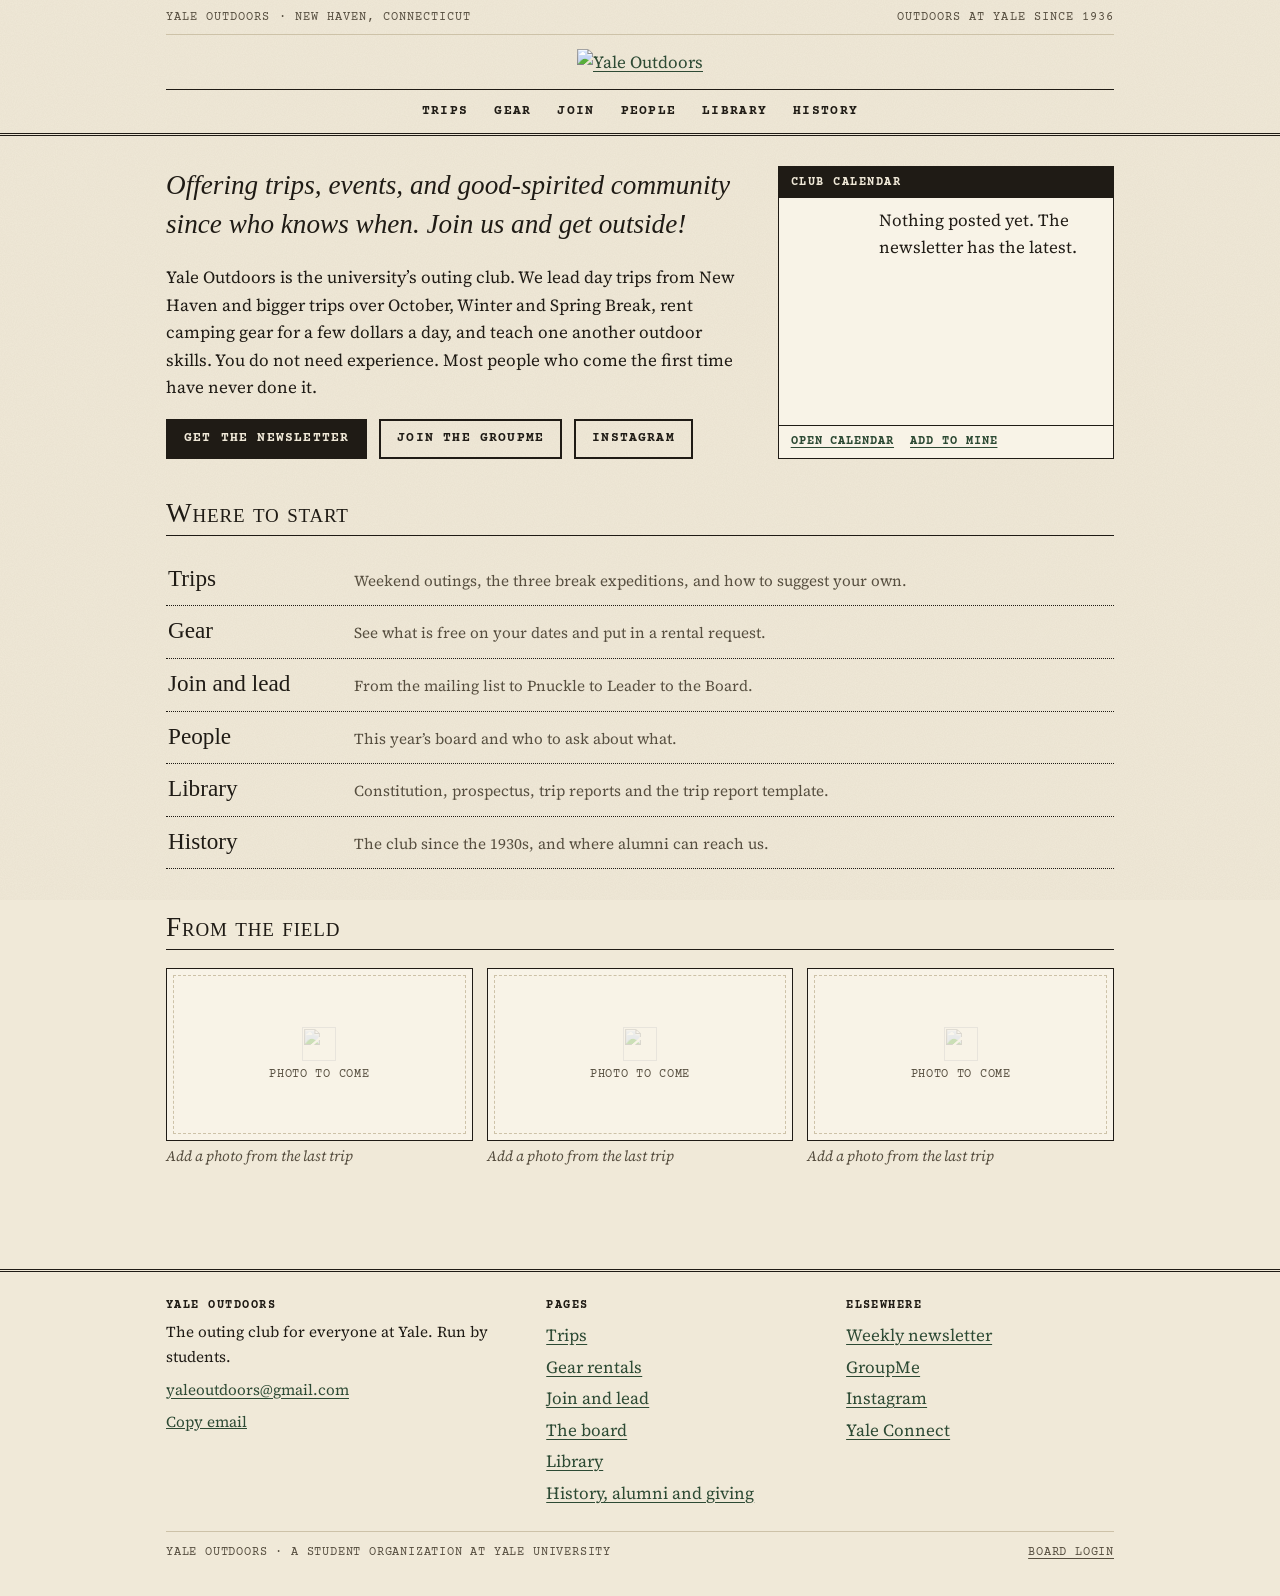
==== site/index.html @ de624678 "Restore original repository version" ====
<!doctype html>
<html lang="en">
<head>
<meta charset="utf-8">
<meta name="viewport" content="width=device-width, initial-scale=1, viewport-fit=cover">
<meta name="claude:viewport-fit-sides" content="cover">
<title>Yale Outdoors</title>
<meta name="description" content="Yale Outdoors, the outing club at Yale: trips, gear rentals and outdoor skills.">
<link rel="icon" href="img/favicon.png">
<link rel="preconnect" href="https://fonts.googleapis.com"><link rel="preconnect" href="https://fonts.gstatic.com" crossorigin>
<link href="https://fonts.googleapis.com/css2?family=Courier+Prime:wght@400;700&family=IM+Fell+English:ital@0;1&family=Source+Serif+4:ital,opsz,wght@0,8..60,400;0,8..60,600;1,8..60,400&display=swap" rel="stylesheet">
<link rel="stylesheet" href="style.css">
</head>
<body>
<a class="skip" href="#main">Skip to content</a>
<header class="top"><div class="wrap">
<div class="strap"><span>Yale Outdoors &middot; New Haven, Connecticut</span><span>Outdoors at Yale since 1936</span></div>
<a class="mast" href="index.html" aria-label="Yale Outdoors, home"><img src="img/logo-black.png" alt="Yale Outdoors" width="1500" height="803"></a>
<button type="button" class="menu" id="menuBtn" aria-expanded="false" aria-controls="nav">Menu</button>
<nav class="nav" id="nav" aria-label="Main"><a href="trips.html">Trips</a><a href="gear.html">Gear</a><a href="join.html">Join</a><a href="people.html">People</a><a href="library.html">Library</a><a href="history.html">History</a></nav>
</div></header>
<main id="main"><div class="wrap">

<div class="cols stretch" style="margin-bottom:40px">
<section style="margin:0">
<p class="lede">Offering trips, events, and good-spirited community since who knows when. Join us and get outside!</p>
<p>Yale Outdoors is the university&rsquo;s outing club. We lead day trips from New Haven and bigger trips over October, Winter and Spring Break, rent camping gear for a few dollars a day, and teach one another outdoor skills. You do not need experience. Most people who come the first time have never done it.</p>
<div class="row" style="margin-top:6px">
<a class="btn solid" href="https://forms.gle/SaASJQefPbpXcXjK9">Get the newsletter</a>
<a class="btn" href="https://tinyurl.com/ycyogroupme">Join the GroupMe</a>
<a class="btn" href="https://www.instagram.com/yaleoutdoors/">Instagram</a>
</div>
</section>
<aside class="box calbox" id="homeCal" aria-label="Club calendar">
<div class="bar">Club calendar</div>
<div class="agwrap"><ul class="board-list agenda" id="notice"></ul></div>
<div class="calstrip"><a href="https://calendar.google.com/calendar/embed?src=c_45a252457e91d6752c809c38ce0ceed0f1c3f7290dda2dc1db5af48b756c6b14%40group.calendar.google.com">Open calendar</a><a href="https://calendar.google.com/calendar/render?cid=c_45a252457e91d6752c809c38ce0ceed0f1c3f7290dda2dc1db5af48b756c6b14%40group.calendar.google.com">Add to mine</a></div>
</aside>
</div>

<section>
<h2>Where to start</h2>
<ul class="toc">
<li><a href="trips.html"><b>Trips</b><span>Weekend outings, the three break expeditions, and how to suggest your own.</span></a></li>
<li><a href="gear.html"><b>Gear</b><span>See what is free on your dates and put in a rental request.</span></a></li>
<li><a href="join.html"><b>Join and lead</b><span>From the mailing list to Pnuckle to Leader to the Board.</span></a></li>
<li><a href="people.html"><b>People</b><span>This year&rsquo;s board and who to ask about what.</span></a></li>
<li><a href="library.html"><b>Library</b><span>Constitution, prospectus, trip reports and the trip report template.</span></a></li>
<li><a href="history.html"><b>History</b><span>The club since the 1930s, and where alumni can reach us.</span></a></li>
</ul>
</section>

<section>
<h2>From the field</h2>
<div class="photos3">
<figure class="slot wide" data-slot="home-1" data-alt="Yale Outdoors members on a trail" data-cap="Add a photo from the last trip"><div class="mat"><div class="empty"><img src="img/tree-black.png" alt=""><span>Photo to come</span></div></div><figcaption></figcaption><div class="tools"></div></figure>
<figure class="slot wide" data-slot="home-2" data-alt="Yale Outdoors members at camp" data-cap="Add a photo from the last trip"><div class="mat"><div class="empty"><img src="img/tree-black.png" alt=""><span>Photo to come</span></div></div><figcaption></figcaption><div class="tools"></div></figure>
<figure class="slot wide" data-slot="home-3" data-alt="Yale Outdoors members on the water" data-cap="Add a photo from the last trip"><div class="mat"><div class="empty"><img src="img/tree-black.png" alt=""><span>Photo to come</span></div></div><figcaption></figcaption><div class="tools"></div></figure>
</div>
</section>

</div></main>
<footer class="foot"><div class="wrap">
<div class="grid">
<div><h4>Yale Outdoors</h4>
<p>The outing club for everyone at Yale. Run by students.</p>
<p><a href="mailto:yaleoutdoors@gmail.com">yaleoutdoors@gmail.com</a></p>
<p><button type="button" class="lnk small" id="copyClub">Copy email</button></p></div>
<div><h4>Pages</h4><a href="trips.html">Trips</a><a href="gear.html">Gear rentals</a><a href="join.html">Join and lead</a><a href="people.html">The board</a><a href="library.html">Library</a><a href="history.html">History, alumni and giving</a></div>
<div><h4>Elsewhere</h4><a href="https://forms.gle/SaASJQefPbpXcXjK9">Weekly newsletter</a><a href="https://tinyurl.com/ycyogroupme">GroupMe</a><a href="https://www.instagram.com/yaleoutdoors/">Instagram</a><a href="https://yaleconnect.yale.edu/YCYO/club_signup">Yale Connect</a></div>
</div>
<div class="gate" id="gate" hidden><form id="gateForm" autocomplete="off"><label for="gateKey">Board key<input type="password" id="gateKey" autocomplete="off"></label>
<div class="row" style="margin-top:10px"><button type="submit" class="btn sm solid">Turn on editing</button></div><p class="small muted" id="gateMsg" style="margin:8px 0 0"></p></form></div>
<div class="mini"><span>Yale Outdoors &middot; a student organization at Yale University</span><span><a href="#" id="gateBtn">Board login</a> </span></div>
</div></footer>
<script src="content.js"></script>
<script src="site.js"></script>
</body>
</html>
---- site/style.css ----
/* Yale Outdoors site. Plain paper, ink rules and a pen-and-ink logo, in the manner of an old outing-club bulletin. */
:root{
  --paper:#F0E9D8; --sheet:#F8F3E7; --ink:#1F1B15; --muted:#574F40;
  --soft:#CDC2A8; --pine:#2D4A34; --rust:#963C1D; --link:#2D4A34; --ontext:#F8F3E7;
  --grain:.07; --logo-filter:none;
  --display:"IM Fell English","Iowan Old Style","Palatino Linotype",Georgia,serif;
  --body:"Source Serif 4","Iowan Old Style",Georgia,"Times New Roman",serif;
  --label:"Courier Prime","Courier New",Courier,monospace;
}
@media (prefers-color-scheme:dark){
  :root:not([data-theme="light"]){
    --paper:#15130F; --sheet:#1C1A15; --ink:#EEE6D1; --muted:#B5AB91;
    --soft:#3B372C; --pine:#9DBF88; --rust:#E4905F; --link:#B9D8A4; --ontext:#15130F;
    --grain:.04; --logo-filter:invert(1);
    color-scheme:dark;
  }
}
:root[data-theme="dark"]{
  --paper:#15130F; --sheet:#1C1A15; --ink:#EEE6D1; --muted:#B5AB91;
  --soft:#3B372C; --pine:#9DBF88; --rust:#E4905F; --link:#B9D8A4; --ontext:#15130F;
  --grain:.04; --logo-filter:invert(1);
  color-scheme:dark;
}
*,*::before,*::after{box-sizing:border-box}
[hidden]{display:none!important}
html{scroll-behavior:smooth;scroll-padding-top:16px;-webkit-text-size-adjust:100%}
body{margin:0;background:var(--paper);color:var(--ink);font:400 1.0625rem/1.62 var(--body);position:relative}
body::before{content:"";position:fixed;inset:0;pointer-events:none;z-index:0;opacity:var(--grain);
  background-image:url("data:image/svg+xml;utf8,<svg xmlns='http://www.w3.org/2000/svg' width='220' height='220'><filter id='n'><feTurbulence type='fractalNoise' baseFrequency='.9' numOctaves='2' stitchTiles='stitch'/><feColorMatrix values='0 0 0 0 0.25  0 0 0 0 0.2  0 0 0 0 0.1  0 0 0 .9 0'/></filter><rect width='100%' height='100%' filter='url(%23n)'/></svg>")}
body>*{position:relative;z-index:1}
h1,h2,h3,h4{font-family:var(--display);font-weight:400;margin:0;line-height:1.1;text-wrap:balance}
h1{font-size:clamp(2.3rem,6vw,3.4rem)}
h2{font-size:1.7rem;font-variant:small-caps;letter-spacing:.03em;border-bottom:1px solid var(--ink);padding-bottom:6px;margin:0 0 18px}
h3{font-size:1.3rem}
p{margin:0 0 1em;max-width:66ch}
a{color:var(--link);text-underline-offset:3px}
a:hover{color:var(--rust)}
:focus-visible{outline:2px solid var(--rust);outline-offset:2px}
img{max-width:100%}
.wrap{width:100%;max-width:980px;margin-inline:auto;padding-left:max(16px,env(safe-area-inset-left,0px));padding-right:max(16px,env(safe-area-inset-right,0px))}
.skip{position:absolute;left:-9999px;top:6px;background:var(--ink);color:var(--paper);padding:6px 12px;z-index:30}
.skip:focus{left:8px}
.lab{font-family:var(--label);font-size:.78rem;letter-spacing:.09em;text-transform:uppercase}
.muted{color:var(--muted)}
.small{font-size:.92rem}
.stamp{display:inline-block;font:700 .75rem/1 var(--label);letter-spacing:.1em;text-transform:uppercase;border:2px solid var(--rust);color:var(--rust);padding:4px 7px;transform:rotate(-2deg)}

/* masthead */
.top{border-bottom:3px double var(--ink);padding:10px 0 0}
.strap{display:flex;justify-content:space-between;gap:8px 20px;flex-wrap:wrap;font:400 .72rem/1.4 var(--label);letter-spacing:.09em;text-transform:uppercase;color:var(--muted);padding-bottom:8px;border-bottom:1px solid var(--soft)}
.mast{display:block;text-align:center;padding:14px 0 12px}
.mast img{width:min(520px,88%);height:auto;filter:var(--logo-filter)}
.mast.small img{width:min(250px,70%)}
.nav{display:flex;justify-content:center;flex-wrap:wrap;gap:2px 4px;border-top:1px solid var(--ink);padding:8px 0 9px;font:700 .8rem/1 var(--label);letter-spacing:.1em;text-transform:uppercase}
.nav a{color:var(--ink);text-decoration:none;padding:6px 10px;border:1px solid transparent}
.nav a:hover{border-color:var(--ink)}
.nav a[aria-current="page"]{background:var(--ink);color:var(--paper)}
.menu{display:none;margin:8px auto 10px;font:700 .8rem var(--label);letter-spacing:.1em;text-transform:uppercase;padding:8px 14px;border:1px solid var(--ink);background:none;color:var(--ink);cursor:pointer}

/* page */
main{padding:30px 0 48px}
.title{margin-bottom:26px;padding-bottom:16px;border-bottom:1px solid var(--ink)}
.title p{font:italic 400 1.2rem/1.45 var(--display);color:var(--muted);margin:10px 0 0;max-width:60ch}
section{margin:0 0 44px}
.cols{display:grid;grid-template-columns:minmax(0,1.7fr) minmax(0,1fr);gap:28px 40px;align-items:start}
.cols.even{grid-template-columns:minmax(0,1fr) minmax(0,1fr)}
.lede{font:italic 400 clamp(1.35rem,3vw,1.7rem)/1.4 var(--display);margin:0 0 .8em;max-width:34em}
.row{display:flex;gap:10px 12px;flex-wrap:wrap;align-items:center}

/* buttons and links */
.btn{display:inline-block;font:700 .82rem/1.2 var(--label);letter-spacing:.09em;text-transform:uppercase;text-decoration:none;color:var(--ink);background:transparent;border:2px solid var(--ink);padding:10px 16px;cursor:pointer;border-radius:0}
.btn:hover{background:var(--ink);color:var(--paper)}
.btn.solid{background:var(--ink);color:var(--paper)}
.btn.solid:hover{background:var(--pine);border-color:var(--pine);color:var(--ontext)}
.btn.sm{padding:6px 10px;font-size:.74rem}
.btn[disabled]{opacity:.4;cursor:not-allowed}
.btn[disabled]:hover{background:transparent;color:var(--ink)}
.lnk{background:none;border:0;padding:0;font:inherit;color:var(--link);text-decoration:underline;cursor:pointer}

/* boxes */
.box{border:1px solid var(--ink);background:var(--sheet)}
.box>.bar{background:var(--ink);color:var(--paper);font:700 .78rem/1 var(--label);letter-spacing:.12em;text-transform:uppercase;padding:9px 12px}
.box>.in{padding:14px 14px 4px}
.board-list{list-style:none;margin:0;padding:0}
.board-list li{display:grid;grid-template-columns:76px minmax(0,1fr);gap:10px;padding:9px 0;border-bottom:1px dotted var(--ink)}
.board-list li:last-child{border-bottom:0}
.board-list .d{font:700 .78rem/1.5 var(--label);text-transform:uppercase;letter-spacing:.04em}
.board-list b{font-weight:600}
.board-list .t{font-size:.9rem;color:var(--muted);display:block}
.note-line{font-size:.88rem;color:var(--muted);padding:0 14px 12px}

/* contents list with dotted leaders */
.toc{list-style:none;margin:0;padding:0}
.toc li{border-bottom:1px dotted var(--ink)}
.toc a{display:grid;grid-template-columns:170px minmax(0,1fr);gap:4px 16px;align-items:baseline;padding:12px 2px;text-decoration:none;color:var(--ink)}
.toc b{font:400 1.45rem/1.1 var(--display)}
.toc span{color:var(--muted);font-size:.95rem}
.toc a:hover b{color:var(--rust);text-decoration:underline}

/* photographs */
.slot{margin:0;position:relative}
.slot .mat{position:relative;border:1px solid var(--ink);background:var(--sheet);padding:6px;aspect-ratio:4/3}
.slot.tall .mat{aspect-ratio:3/4}
.slot.wide .mat{aspect-ratio:16/9}
.slot.round .mat{aspect-ratio:1/1;padding:3px;border-radius:50%;overflow:hidden}
.slot img.pic{width:100%;height:100%;object-fit:cover;display:block}
.slot .empty{position:absolute;inset:6px;border:1px dashed var(--soft);display:flex;flex-direction:column;align-items:center;justify-content:center;gap:6px;text-align:center;font:400 .72rem/1.35 var(--label);letter-spacing:.06em;text-transform:uppercase;color:var(--muted);padding:8px}
.slot .empty img{width:34px;height:34px;opacity:.28;filter:var(--logo-filter)}
.slot.round .empty{inset:3px;border-radius:50%}
.slot.round .empty img{width:24px;height:24px}
.slot.round .empty span{display:none}
.slot.has .empty{display:none}
.slot figcaption{font:italic 400 .92rem/1.35 var(--body);color:var(--muted);padding-top:6px;min-height:1.4em}
.slot .tools{display:none;gap:6px;flex-wrap:wrap;margin-top:6px}
body.editing .slot .tools{display:flex}
body.editing .slot .mat{outline:2px dashed var(--rust);outline-offset:2px}
.slot.round figcaption{display:none}
.slot .tools input[type=file]{display:none}
.photos3{display:grid;grid-template-columns:repeat(3,minmax(0,1fr));gap:14px}
.photos4{display:grid;grid-template-columns:repeat(4,minmax(0,1fr));gap:12px}
.editbar{position:sticky;top:env(safe-area-inset-top,0px);z-index:12;background:var(--rust);color:#fff;font:700 .78rem/1.4 var(--label);letter-spacing:.06em;text-transform:uppercase;padding:8px 0}
.editbar .wrap{display:flex;gap:8px 16px;flex-wrap:wrap;align-items:center;justify-content:space-between}
.editbar button{font:inherit;color:#fff;background:none;border:1px solid #fff;padding:4px 9px;cursor:pointer;text-transform:inherit}

/* forms */
label{display:block;font:700 .76rem/1.3 var(--label);letter-spacing:.07em;text-transform:uppercase}
input[type=text],input[type=email],input[type=date],input[type=number],input[type=password],select,textarea{display:block;width:100%;margin-top:5px;padding:9px 10px;font:400 1rem var(--body);letter-spacing:0;text-transform:none;color:var(--ink);background:var(--sheet);border:1px solid var(--ink);border-radius:0}
select{appearance:auto}
input:focus,select:focus,textarea:focus{outline:2px solid var(--rust);outline-offset:1px}
textarea{min-height:96px;resize:vertical}
fieldset{border:1px solid var(--ink);margin:0;padding:14px 14px 16px;min-width:0;display:grid;gap:14px}
legend{font:700 .8rem/1 var(--label);letter-spacing:.1em;text-transform:uppercase;padding:0 8px;background:var(--paper)}
.fields{display:grid;gap:16px}
.two{display:grid;grid-template-columns:repeat(2,minmax(0,1fr));gap:14px}
.check,.opts label{display:flex;gap:9px;align-items:center;font:400 1rem/1.4 var(--body);letter-spacing:0;text-transform:none}
.check input,.opts input{width:18px;height:18px;margin:0;accent-color:var(--pine);flex:none}
.opts{display:flex;flex-wrap:wrap;gap:8px 20px}
.eq{display:grid;grid-template-columns:repeat(auto-fit,minmax(220px,1fr));gap:8px 18px}
.eq label{display:grid;grid-template-columns:64px minmax(0,1fr);gap:10px;align-items:center;font:400 .98rem/1.3 var(--body);letter-spacing:0;text-transform:none}
.eq input{margin:0}
.dr{display:grid;grid-template-columns:minmax(0,1fr) minmax(0,1fr) auto;gap:12px;align-items:end}
.hp{position:absolute;left:-9999px;width:1px;height:1px;opacity:0}
.msg{margin:0;min-height:1.3em;font-weight:600}
.out{border:2px solid var(--ink);background:var(--sheet);padding:16px;display:grid;gap:12px;margin-top:16px}
.out h3{font-size:1.5rem}
.out p{margin:0}
.out textarea{min-height:170px;font-size:.9rem}

/* tables */
.tbl{width:100%;border-collapse:collapse;font-size:.98rem}
.tbl th,.tbl td{text-align:left;vertical-align:top;padding:9px 10px;border-bottom:1px solid var(--soft)}
.tbl thead th{font:700 .74rem/1.2 var(--label);letter-spacing:.1em;text-transform:uppercase;border-bottom:2px solid var(--ink);background:var(--sheet)}
.tbl th[scope=row]{font-weight:600;white-space:nowrap}
.scroll{overflow-x:auto;border:1px solid var(--ink);background:var(--sheet)}
.scroll .tbl{min-width:560px}
.deflist{display:grid;grid-template-columns:max-content minmax(0,1fr);gap:6px 18px;margin:0 0 16px;border-top:1px solid var(--ink);border-bottom:1px solid var(--soft);padding:10px 0}
.deflist dt{font:700 .78rem/1.7 var(--label);letter-spacing:.08em;text-transform:uppercase}
.deflist dd{margin:0}

/* trip entries */
.trip{border:1px solid var(--ink);background:var(--sheet);margin-bottom:22px}
.trip>.hd{display:flex;justify-content:space-between;align-items:center;gap:10px;flex-wrap:wrap;padding:10px 14px;border-bottom:1px solid var(--ink)}
.trip>.hd h3{font-size:1.7rem}
.trip>.bd{display:grid;grid-template-columns:minmax(0,1fr) minmax(0,1fr);gap:18px 26px;padding:16px 14px}
.chips{list-style:none;margin:0 0 14px;padding:0;display:flex;flex-wrap:wrap;gap:6px}
.chips li{border:1px solid var(--ink);padding:3px 9px;font:400 .76rem/1.4 var(--label);letter-spacing:.05em;text-transform:uppercase}

/* year table */
.year td:first-child{white-space:nowrap;font:700 .78rem/1.6 var(--label);letter-spacing:.08em;text-transform:uppercase;width:92px}
.year ul{margin:0;padding-left:1.1em}
.year li{margin-bottom:3px}

.trad{list-style:none;margin:0;padding:0;display:grid;grid-template-columns:repeat(2,minmax(0,1fr));gap:0 32px;align-content:start}
.trad li{padding:10px 0;border-bottom:1px dotted var(--ink)}
.trad b{display:block;font:400 1.3rem/1.15 var(--display)}
.trad span{color:var(--muted);font-size:.95rem;display:block}
.mrow{display:grid;grid-template-columns:minmax(0,1fr) 72px 110px;gap:10px 12px;align-items:center;padding-bottom:12px;border-bottom:1px dotted var(--ink)}
.mrow:last-child{border-bottom:0;padding-bottom:0}
.mrow .nm{display:flex;gap:9px;align-items:flex-start;font:400 1.05rem/1.35 var(--body);letter-spacing:0;text-transform:none}
.mrow .nm input{width:18px;height:18px;margin:3px 0 0;accent-color:var(--pine);flex:none}
.mrow .nm b{font:400 1.3rem/1.1 var(--display);display:block}
.mrow .nm small{color:var(--muted);font-size:.9rem}
.mrow select,.mrow input[type=number]{margin-top:0}
.mrow[data-off] select,.mrow[data-off] input[type=number]{opacity:.4}
.cols.stretch{align-items:stretch}
.calbox{position:relative;min-height:260px;display:flex;flex-direction:column}
.calbox .agwrap{position:relative;flex:1;min-height:0}
.calbox .agenda{position:absolute;inset:0;overflow-y:auto;padding:0 14px}
.calbox .calstrip{display:flex;gap:6px 16px;padding:8px 12px;border-top:1px solid var(--ink);font:700 .74rem/1.3 var(--label);letter-spacing:.08em;text-transform:uppercase}
.calbtns{display:flex;gap:8px 10px;flex-wrap:wrap;padding:14px}
/* ladder */
.ladder{border:1px solid var(--ink)}
.rung{display:grid;grid-template-columns:150px minmax(0,1fr) minmax(0,1fr);gap:8px 24px;padding:18px 16px;border-bottom:1px solid var(--ink);background:var(--sheet)}
.rung:last-child{border-bottom:0}
.rung h3{font-size:1.8rem}
.rung .who{font:700 .74rem/1.5 var(--label);letter-spacing:.08em;text-transform:uppercase;color:var(--rust);display:block;margin-top:4px}
.rung ul{margin:0;padding-left:1.1em}
.rung li{margin-bottom:4px}
.rung h4{font:700 .74rem/1.2 var(--label);letter-spacing:.1em;text-transform:uppercase;margin:0 0 6px;color:var(--muted)}

/* gear */
.gi{list-style:none;padding:12px 0;border-bottom:1px dotted var(--ink);display:grid;grid-template-columns:minmax(0,1fr) auto;gap:6px 14px;align-items:center}
.boardlist{list-style:none;margin:0;padding:0;border-top:1px solid var(--ink)}
.gi b{font:400 1.3rem/1.1 var(--display)}
.gi .free{font:400 .78rem var(--label);letter-spacing:.05em;text-transform:uppercase;color:var(--muted);margin-left:8px;white-space:nowrap}
.meter{grid-column:1 / -1;height:7px;border:1px solid var(--ink);background:transparent}
.meter i{display:block;height:100%;background:var(--pine);width:100%}
.meter i.low{background:var(--rust)}
.req{border:1px solid var(--ink);background:var(--sheet);padding:16px}
.lines{margin:14px 0}
.line{padding:12px 0;border-bottom:1px dotted var(--ink)}
.lh{display:flex;justify-content:space-between;gap:10px;margin-bottom:8px}
.lh b{font:400 1.25rem/1.1 var(--display)}
.lg{display:grid;grid-template-columns:76px minmax(0,1fr) minmax(0,1fr);gap:10px}
.lc{margin:7px 0 0;font-size:.92rem;color:var(--muted)}
.lc s{opacity:.7}
.empty-note{margin:0;padding:10px 0;color:var(--muted);font-style:italic}
.sum{padding:12px 0;margin:4px 0 12px;border-top:2px solid var(--ink)}
.sum strong{font:400 2rem/1 var(--display);margin-right:6px}
.sum s{opacity:.7}
.stickers{display:grid;grid-template-columns:repeat(4,minmax(0,1fr));gap:14px}
.stickers img{width:100%;height:auto;display:block}

/* people */
.grp{display:grid;grid-template-columns:minmax(0,230px) minmax(0,1fr);gap:16px 32px;padding:22px 0;border-top:1px solid var(--ink)}
.grp h3{margin-bottom:6px}
.grp .about{font-size:.95rem;color:var(--muted);margin:0}
.crew{display:grid;grid-template-columns:repeat(2,minmax(0,1fr));gap:20px 26px}
.person{display:grid;grid-template-columns:64px minmax(0,1fr);gap:14px;align-items:start}
.person b{display:block;font:400 1.4rem/1.1 var(--display)}
.person .role{display:block;font:400 .74rem/1.4 var(--label);letter-spacing:.07em;text-transform:uppercase;color:var(--muted);margin:3px 0}
.person a{font-size:.92rem;word-break:break-word}

/* history */
.tl{list-style:none;margin:0;padding:0}
.tl li{display:grid;grid-template-columns:96px minmax(0,1fr);gap:16px;padding:12px 0;border-top:1px solid var(--soft)}
.tl li:last-child{border-bottom:1px solid var(--soft)}
.tl b{font:400 1.7rem/1 var(--display);color:var(--rust)}
.tl p{margin:0}
.roll{columns:2 300px;column-gap:36px;margin:0;padding:0;list-style:none;font-size:.97rem}
.roll li{break-inside:avoid;padding:5px 0;border-bottom:1px dotted var(--soft);display:grid;grid-template-columns:minmax(0,1fr) auto;gap:8px}
.roll span{color:var(--muted);font-size:.86rem;text-align:right}
.give{border:2px solid var(--ink);background:var(--sheet);padding:18px;margin:14px 0}
.zelle{font:700 1.3rem/1.3 var(--label);letter-spacing:.03em;word-break:break-all}

/* reports */
.rep{border-top:1px solid var(--ink);padding:16px 0}
.rep:last-of-type{border-bottom:1px solid var(--ink)}
.rep summary{cursor:pointer;display:grid;grid-template-columns:110px minmax(0,1fr) auto;gap:6px 16px;align-items:baseline;list-style:none}
.rep summary::-webkit-details-marker{display:none}
.rep summary::after{content:"+";font:700 1.2rem var(--label)}
.rep[open] summary::after{content:"\2212"}
.rep summary .d{font:700 .78rem/1.5 var(--label);letter-spacing:.07em;text-transform:uppercase;color:var(--rust)}
.rep summary b{font:400 1.45rem/1.15 var(--display)}
.rep .full{padding:12px 0 2px}

/* docs */
.docs{list-style:none;margin:0 0 8px;padding:0;border-top:1px solid var(--ink)}
.docs li{display:grid;grid-template-columns:minmax(0,1fr) auto;gap:6px 18px;align-items:center;padding:12px 2px;border-bottom:1px dotted var(--ink)}
.docs b{font:400 1.35rem/1.15 var(--display);display:block}
.docs span.d{color:var(--muted);font-size:.93rem}
.legal{max-width:70ch}
.legal h2{margin-top:30px}
.legal h3{font-size:1.25rem;margin:22px 0 6px}
.legal ul{padding-left:1.2em;margin:0 0 1em}
.legal li{margin-bottom:4px}
.legal ul ul{margin-top:4px}

/* footer */
.foot{border-top:3px double var(--ink);padding:26px 0 34px;margin-top:10px}
.foot .grid{display:grid;grid-template-columns:minmax(0,1.3fr) repeat(2,minmax(0,1fr));gap:20px 32px}
.foot h4{font:700 .76rem/1.2 var(--label);letter-spacing:.12em;text-transform:uppercase;margin-bottom:8px}
.foot a{display:block;padding:2px 0}
.foot p{margin:0 0 6px;font-size:.95rem}
.foot .mini{display:flex;justify-content:space-between;gap:10px;flex-wrap:wrap;margin-top:22px;padding-top:12px;border-top:1px solid var(--soft);font:400 .72rem/1.5 var(--label);letter-spacing:.07em;text-transform:uppercase;color:var(--muted)}
.foot .mini a{display:inline;color:var(--muted)}
.tree-link{display:inline-block!important;opacity:.55}
.tree-link img{width:22px;height:22px;vertical-align:middle;filter:var(--logo-filter)}
.tree-link:hover{opacity:1}
.gate{border:1px solid var(--ink);background:var(--sheet);padding:12px;margin-top:12px;max-width:420px}

@media (max-width:820px){
  .menu{display:block}
  .nav{display:none;flex-direction:column;align-items:stretch;text-align:left}
  .nav.open{display:flex}
  .cols,.cols.even,.trip>.bd,.grp,.foot .grid{grid-template-columns:minmax(0,1fr)}
  .trad{grid-template-columns:minmax(0,1fr)}
  .rung{grid-template-columns:minmax(0,1fr)}
  .toc a{grid-template-columns:minmax(0,1fr)}
  .stickers,.photos4{grid-template-columns:repeat(2,minmax(0,1fr))}
}
@media (max-width:560px){
  .two,.crew{grid-template-columns:minmax(0,1fr)}
  .mrow{grid-template-columns:minmax(0,1fr) 64px 96px}
  .photos3{grid-template-columns:minmax(0,1fr)}
  .lg{grid-template-columns:70px minmax(0,1fr) minmax(0,1fr)}
  .dr{grid-template-columns:minmax(0,1fr) minmax(0,1fr)}
  .dr .lnk{grid-column:1 / -1;justify-self:start}
  .tl li{grid-template-columns:70px minmax(0,1fr);gap:10px}
  .tl b{font-size:1.35rem}
  .gi{grid-template-columns:minmax(0,1fr)}
  .rep summary{grid-template-columns:minmax(0,1fr) auto}
  .rep summary .d{grid-column:1 / -1}
  .docs li{grid-template-columns:minmax(0,1fr)}
  .deflist{grid-template-columns:minmax(0,1fr);gap:0}
  .deflist dd{margin-bottom:8px}
  .board-list li{grid-template-columns:62px minmax(0,1fr)}
  .strap{justify-content:center;text-align:center}
}
@media (prefers-reduced-motion:reduce){html{scroll-behavior:auto}}
@media print{body::before,.nav,.menu,.editbar{display:none}}
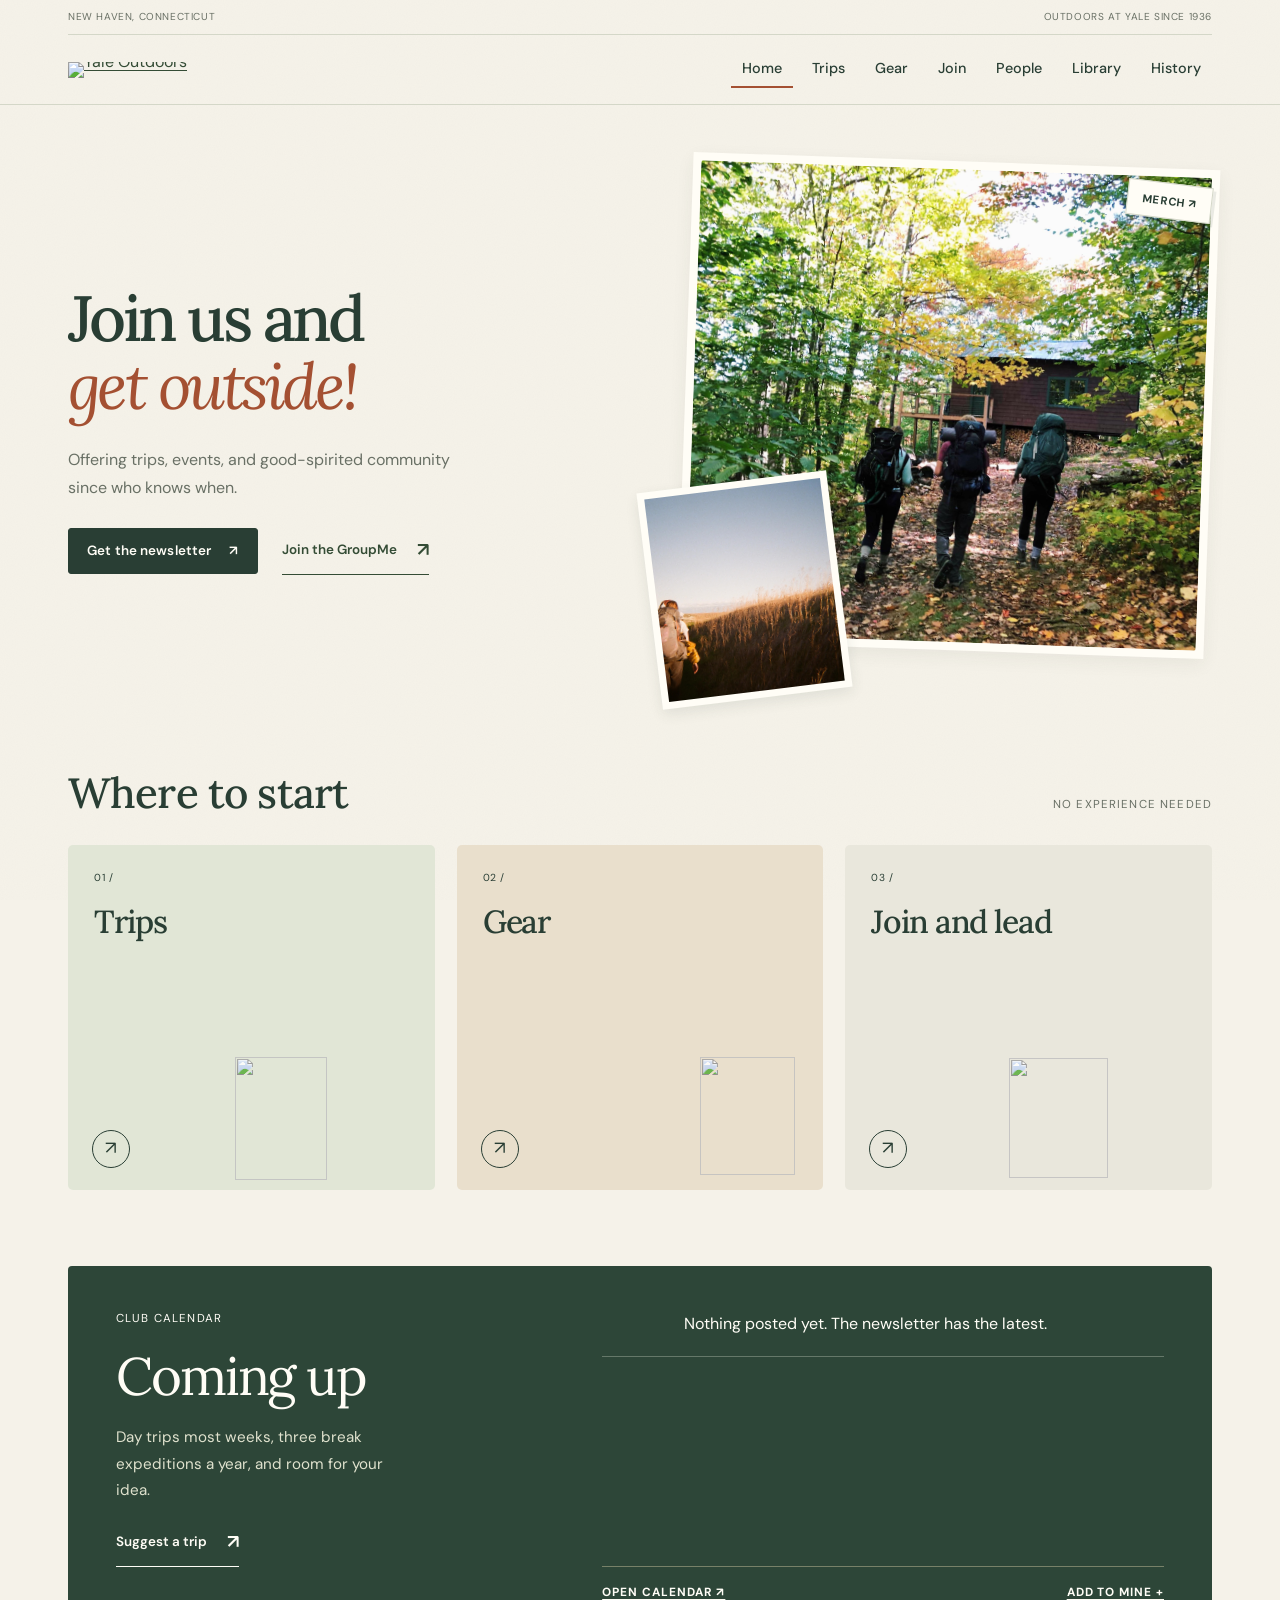
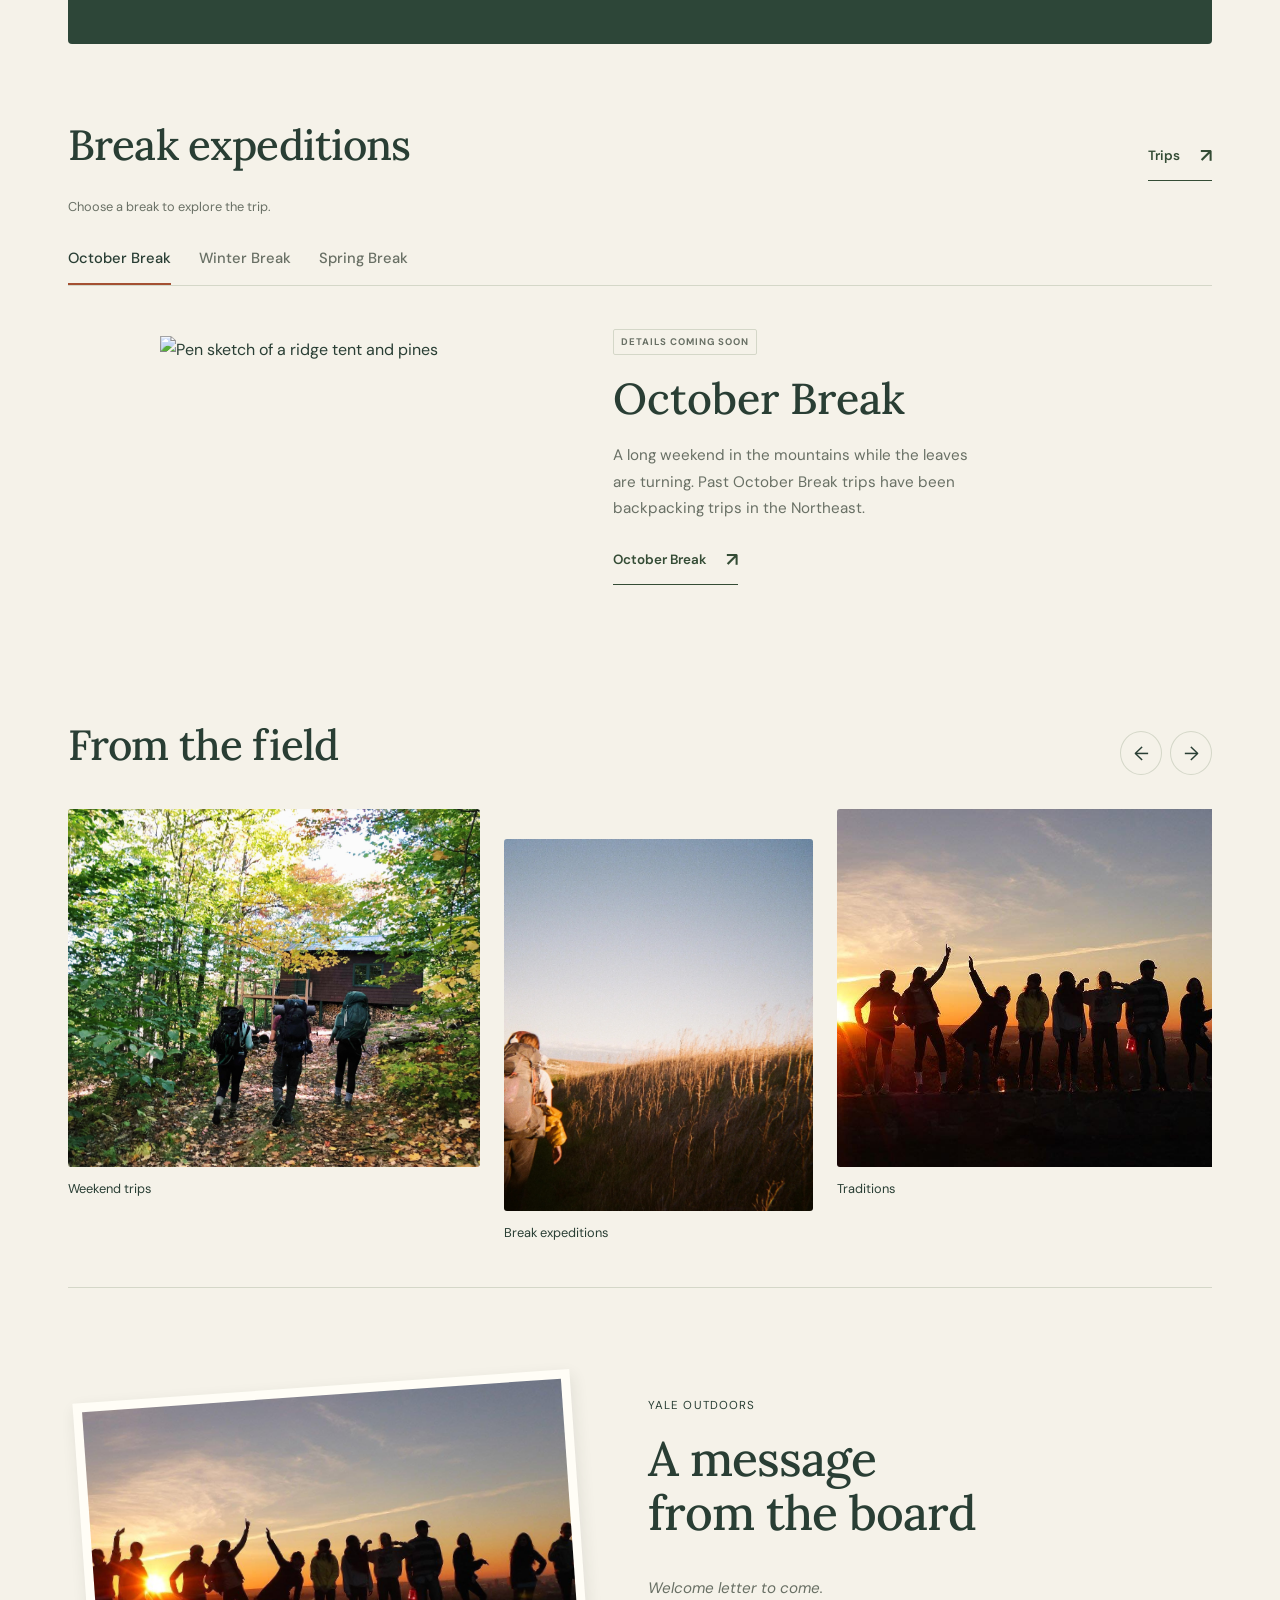
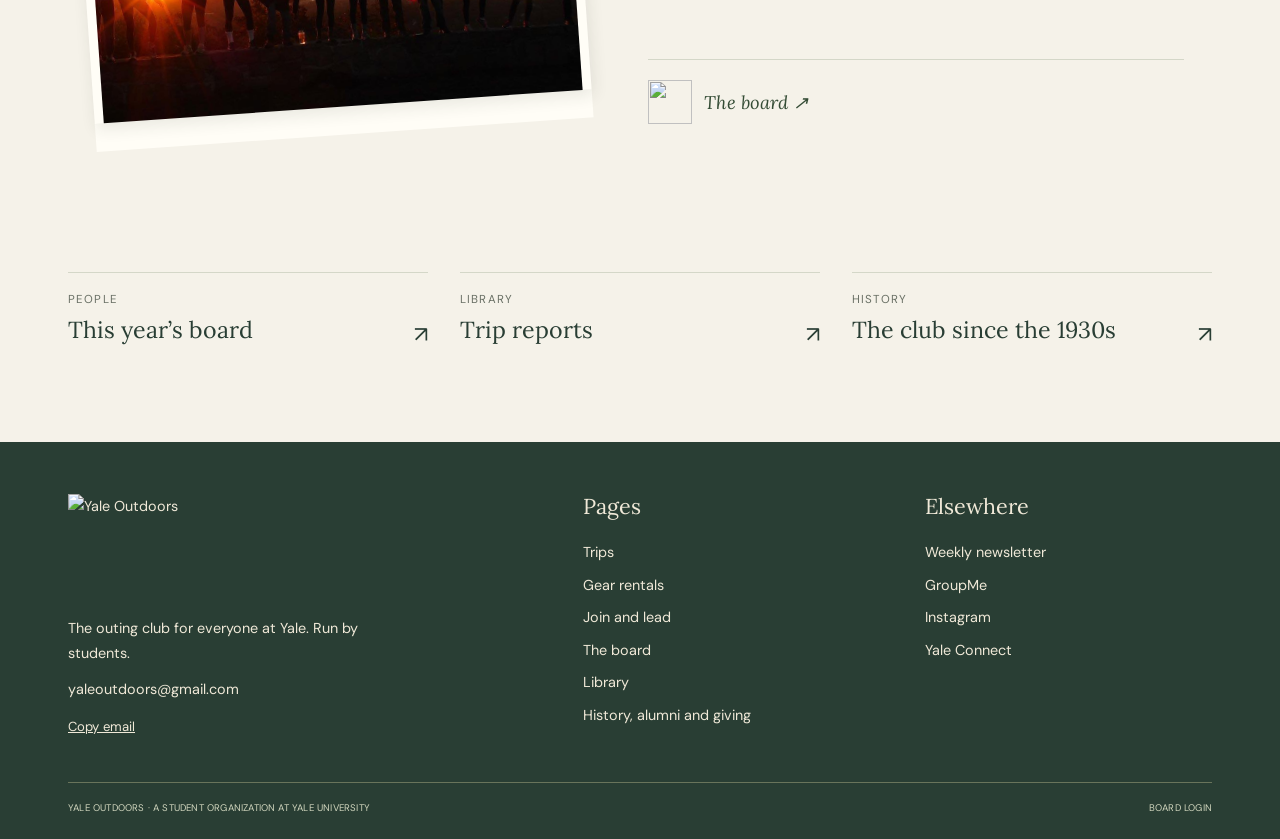
==== commit e3b3807c: "Refresh design-2 layouts and typography with club photography" ====
--- a/site/index.html
+++ b/site/index.html
@@ -3,66 +3,120 @@
 <head>
 <meta charset="utf-8">
 <meta name="viewport" content="width=device-width, initial-scale=1, viewport-fit=cover">
-<meta name="claude:viewport-fit-sides" content="cover">
 <title>Yale Outdoors</title>
 <meta name="description" content="Yale Outdoors, the outing club at Yale: trips, gear rentals and outdoor skills.">
 <link rel="icon" href="img/favicon.png">
 <link rel="preconnect" href="https://fonts.googleapis.com"><link rel="preconnect" href="https://fonts.gstatic.com" crossorigin>
-<link href="https://fonts.googleapis.com/css2?family=Courier+Prime:wght@400;700&family=IM+Fell+English:ital@0;1&family=Source+Serif+4:ital,opsz,wght@0,8..60,400;0,8..60,600;1,8..60,400&display=swap" rel="stylesheet">
+<link href="https://fonts.googleapis.com/css2?family=DM+Sans:wght@400;500;600;700&family=Lora:ital,wght@0,400;0,500;0,600;1,400;1,500&display=swap" rel="stylesheet">
 <link rel="stylesheet" href="style.css">
 </head>
-<body>
+<body class="home">
 <a class="skip" href="#main">Skip to content</a>
 <header class="top"><div class="wrap">
-<div class="strap"><span>Yale Outdoors &middot; New Haven, Connecticut</span><span>Outdoors at Yale since 1936</span></div>
-<a class="mast" href="index.html" aria-label="Yale Outdoors, home"><img src="img/logo-black.png" alt="Yale Outdoors" width="1500" height="803"></a>
-<button type="button" class="menu" id="menuBtn" aria-expanded="false" aria-controls="nav">Menu</button>
-<nav class="nav" id="nav" aria-label="Main"><a href="trips.html">Trips</a><a href="gear.html">Gear</a><a href="join.html">Join</a><a href="people.html">People</a><a href="library.html">Library</a><a href="history.html">History</a></nav>
+<div class="strap"><span>New Haven, Connecticut</span><span>Outdoors at Yale since 1936</span></div>
+<a class="mast" href="index.html" aria-label="Yale Outdoors home"><img src="img/logo-black.png" alt="Yale Outdoors" width="1500" height="803"></a>
+<button type="button" class="menu" id="menuBtn" aria-expanded="false" aria-controls="nav">Menu <span aria-hidden="true">+</span></button>
+<nav class="nav" id="nav" aria-label="Main"><a href="index.html" aria-current="page">Home</a><a href="trips.html">Trips</a><a href="gear.html">Gear</a><a href="join.html">Join</a><a href="people.html">People</a><a href="library.html">Library</a><a href="history.html">History</a></nav>
 </div></header>
-<main id="main"><div class="wrap">
-
-<div class="cols stretch" style="margin-bottom:40px">
-<section style="margin:0">
-<p class="lede">Offering trips, events, and good-spirited community since who knows when. Join us and get outside!</p>
-<p>Yale Outdoors is the university&rsquo;s outing club. We lead day trips from New Haven and bigger trips over October, Winter and Spring Break, rent camping gear for a few dollars a day, and teach one another outdoor skills. You do not need experience. Most people who come the first time have never done it.</p>
-<div class="row" style="margin-top:6px">
-<a class="btn solid" href="https://forms.gle/SaASJQefPbpXcXjK9">Get the newsletter</a>
-<a class="btn" href="https://tinyurl.com/ycyogroupme">Join the GroupMe</a>
-<a class="btn" href="https://www.instagram.com/yaleoutdoors/">Instagram</a>
+<main id="main">
+<section class="hero wrap" aria-labelledby="homeTitle">
+<div class="hero-copy">
+<h1 id="homeTitle">Join us and<br><em>get outside!</em></h1>
+<p class="hero-intro">Offering trips, events, and good-spirited community since who knows when.</p>
+<div class="row hero-actions">
+<a class="btn solid" href="https://forms.gle/SaASJQefPbpXcXjK9">Get the newsletter <span aria-hidden="true">↗</span></a>
+<a class="text-link" href="https://tinyurl.com/ycyogroupme">Join the GroupMe <span aria-hidden="true">↗</span></a>
 </div>
-</section>
-<aside class="box calbox" id="homeCal" aria-label="Club calendar">
-<div class="bar">Club calendar</div>
-<div class="agwrap"><ul class="board-list agenda" id="notice"></ul></div>
-<div class="calstrip"><a href="https://calendar.google.com/calendar/embed?src=c_45a252457e91d6752c809c38ce0ceed0f1c3f7290dda2dc1db5af48b756c6b14%40group.calendar.google.com">Open calendar</a><a href="https://calendar.google.com/calendar/render?cid=c_45a252457e91d6752c809c38ce0ceed0f1c3f7290dda2dc1db5af48b756c6b14%40group.calendar.google.com">Add to mine</a></div>
-</aside>
 </div>
-
-<section>
-<h2>Where to start</h2>
-<ul class="toc">
-<li><a href="trips.html"><b>Trips</b><span>Weekend outings, the three break expeditions, and how to suggest your own.</span></a></li>
-<li><a href="gear.html"><b>Gear</b><span>See what is free on your dates and put in a rental request.</span></a></li>
-<li><a href="join.html"><b>Join and lead</b><span>From the mailing list to Pnuckle to Leader to the Board.</span></a></li>
-<li><a href="people.html"><b>People</b><span>This year&rsquo;s board and who to ask about what.</span></a></li>
-<li><a href="library.html"><b>Library</b><span>Constitution, prospectus, trip reports and the trip report template.</span></a></li>
-<li><a href="history.html"><b>History</b><span>The club since the 1930s, and where alumni can reach us.</span></a></li>
-</ul>
-</section>
-
-<section>
-<h2>From the field</h2>
-<div class="photos3">
-<figure class="slot wide" data-slot="home-1" data-alt="Yale Outdoors members on a trail" data-cap="Add a photo from the last trip"><div class="mat"><div class="empty"><img src="img/tree-black.png" alt=""><span>Photo to come</span></div></div><figcaption></figcaption><div class="tools"></div></figure>
-<figure class="slot wide" data-slot="home-2" data-alt="Yale Outdoors members at camp" data-cap="Add a photo from the last trip"><div class="mat"><div class="empty"><img src="img/tree-black.png" alt=""><span>Photo to come</span></div></div><figcaption></figcaption><div class="tools"></div></figure>
-<figure class="slot wide" data-slot="home-3" data-alt="Yale Outdoors members on the water" data-cap="Add a photo from the last trip"><div class="mat"><div class="empty"><img src="img/tree-black.png" alt=""><span>Photo to come</span></div></div><figcaption></figcaption><div class="tools"></div></figure>
+<div class="hero-art hero-collage">
+<figure class="hero-main-photo"><img src="photos/club-trail.jpg" alt="Three backpackers walking through autumn woods toward a cabin" width="2667" height="2000" fetchpriority="high"></figure>
+<figure class="hero-small-photo"><img src="photos/club-meadow.jpg" alt="A backpacker following a narrow trail through golden grass" width="1440" height="1800"></figure>
+<a class="hero-merch" href="gear.html#merch">Merch <span aria-hidden="true">↗</span></a>
 </div>
 </section>
 
-</div></main>
+<div class="wrap">
+<section class="start-section" aria-labelledby="startTitle">
+<div class="section-head"><h2 id="startTitle">Where to start</h2><span class="eyebrow">No experience needed</span></div>
+<div class="trail-cards">
+<article class="trail-card trail-trips">
+<div class="card-turn">
+<div class="card-front"><span class="card-number">01 /</span><h3>Trips</h3><img src="img/sketch-camp.svg" alt="" width="440" height="310" loading="lazy"><span class="turn-mark" aria-hidden="true">+</span></div>
+<div class="card-back"><h3>Trips</h3><p>Weekend outings, the three break expeditions, and how to suggest your own.</p></div>
+</div>
+<a class="card-go" href="trips.html" aria-label="Explore trips"><span aria-hidden="true">↗</span></a>
+</article>
+<article class="trail-card trail-gear">
+<div class="card-turn">
+<div class="card-front"><span class="card-number">02 /</span><h3>Gear</h3><img src="img/sketch-pack.svg" alt="" width="300" height="330" loading="lazy"><span class="turn-mark" aria-hidden="true">+</span></div>
+<div class="card-back"><h3>Gear</h3><p>See what is free on your dates and put in a rental request.</p></div>
+</div>
+<a class="card-go" href="gear.html" aria-label="Explore gear"><span aria-hidden="true">↗</span></a>
+</article>
+<article class="trail-card trail-join">
+<div class="card-turn">
+<div class="card-front"><span class="card-number">03 /</span><h3>Join and lead</h3><img src="img/sketch-hikers.svg" alt="" width="540" height="420" loading="lazy"><span class="turn-mark" aria-hidden="true">+</span></div>
+<div class="card-back"><h3>Join and lead</h3><p>From the mailing list to Pnuckle to Leader to the Board.</p></div>
+</div>
+<a class="card-go" href="join.html" aria-label="Explore joining and leading"><span aria-hidden="true">↗</span></a>
+</article>
+</div>
+</section>
+
+<section class="home-happenings" aria-labelledby="happeningsTitle">
+<div class="happenings-intro"><p class="eyebrow">Club calendar</p><h2 id="happeningsTitle">Coming up</h2><p>Day trips most weeks, three break expeditions a year, and room for your idea.</p><a class="text-link" href="trips.html#suggest">Suggest a trip <span aria-hidden="true">↗</span></a></div>
+<aside class="calbox" id="homeCal" aria-label="Club calendar">
+<div class="agwrap"><ul class="board-list agenda" id="notice" aria-live="polite"></ul></div>
+<div class="calstrip"><a href="https://calendar.google.com/calendar/embed?src=c_45a252457e91d6752c809c38ce0ceed0f1c3f7290dda2dc1db5af48b756c6b14%40group.calendar.google.com">Open calendar ↗</a><a href="https://calendar.google.com/calendar/render?cid=c_45a252457e91d6752c809c38ce0ceed0f1c3f7290dda2dc1db5af48b756c6b14%40group.calendar.google.com">Add to mine +</a></div>
+</aside>
+</section>
+
+<section class="expedition-section" aria-labelledby="expeditionTitle">
+<div class="section-head"><h2 id="expeditionTitle">Break expeditions</h2><a class="text-link" href="trips.html#breaks">Trips <span aria-hidden="true">↗</span></a></div>
+<p class="season-hint">Choose a break to explore the trip.</p>
+<div class="season-tabs" role="tablist" aria-label="Break expeditions">
+<button type="button" role="tab" id="tab-october" aria-controls="panel-october" aria-selected="true" tabindex="0">October Break</button>
+<button type="button" role="tab" id="tab-winter" aria-controls="panel-winter" aria-selected="false" tabindex="-1">Winter Break</button>
+<button type="button" role="tab" id="tab-spring" aria-controls="panel-spring" aria-selected="false" tabindex="-1">Spring Break</button>
+</div>
+<div class="season-panel" id="panel-october" role="tabpanel" aria-labelledby="tab-october" tabindex="0">
+<img src="img/sketch-camp.svg" alt="Pen sketch of a ridge tent and pines" width="440" height="310" loading="lazy">
+<div><span class="stamp" data-trip-status="october">Details coming soon</span><h3>October Break</h3><p>A long weekend in the mountains while the leaves are turning. Past October Break trips have been backpacking trips in the Northeast.</p><a class="text-link" href="trips.html#october">October Break <span aria-hidden="true">↗</span></a></div>
+</div>
+<div class="season-panel" id="panel-winter" role="tabpanel" aria-labelledby="tab-winter" tabindex="0" hidden>
+<img src="img/sketch-winter.svg" alt="Line sketch of snowy mountain peaks and pines" width="440" height="340" loading="lazy">
+<div><span class="stamp" data-trip-status="winter">Details coming soon</span><h3>Winter Break</h3><p>Over the long break the club has gone as far as the Channel Islands in California, reached by boat from Ventura.</p><a class="text-link" href="trips.html#winter">Winter Break <span aria-hidden="true">↗</span></a></div>
+</div>
+<div class="season-panel" id="panel-spring" role="tabpanel" aria-labelledby="tab-spring" tabindex="0" hidden>
+<img src="img/sketch-canoe.svg" alt="Line sketch of a canoe and paddles on a mountain lake" width="440" height="300" loading="lazy">
+<div><span class="stamp" data-trip-status="spring">Details coming soon</span><h3>Spring Break</h3><p>The big spring expedition, planned over the winter by the Expedition Coordinators with the trip leaders.</p><a class="text-link" href="trips.html#spring">Spring Break <span aria-hidden="true">↗</span></a></div>
+</div>
+</section>
+
+<section class="field-section" aria-labelledby="fieldTitle">
+<div class="section-head"><h2 id="fieldTitle">From the field</h2><div class="field-controls"><button class="arrow-btn" type="button" data-field-prev aria-label="Previous photographs" aria-controls="fieldPhotos">←</button><button class="arrow-btn" type="button" data-field-next aria-label="Next photographs" aria-controls="fieldPhotos">→</button></div></div>
+<div class="field-photos" id="fieldPhotos" role="region" aria-label="Trip photographs" tabindex="0">
+<figure class="slot has" data-slot="home-1" data-alt="Three backpackers approaching a cabin in autumn woods" data-cap="Weekend trips"><div class="mat"><img class="pic" src="photos/club-trail.jpg" alt="Three backpackers approaching a cabin in autumn woods" loading="lazy"></div><figcaption>Weekend trips</figcaption><div class="tools"></div></figure>
+<figure class="slot has tall" data-slot="home-2" data-alt="A backpacker on a trail through sunlit golden grass" data-cap="Break expeditions"><div class="mat"><img class="pic" src="photos/club-meadow.jpg" alt="A backpacker on a trail through sunlit golden grass" loading="lazy"></div><figcaption>Break expeditions</figcaption><div class="tools"></div></figure>
+<figure class="slot has" data-slot="home-3" data-alt="Yale Outdoors members silhouetted together at sunset" data-cap="Traditions"><div class="mat"><img class="pic" src="photos/club-sunset.jpg" alt="Yale Outdoors members silhouetted together at sunset" loading="lazy"></div><figcaption>Traditions</figcaption><div class="tools"></div></figure>
+</div>
+</section>
+
+<section class="board-letter" aria-labelledby="boardTitle">
+<figure class="slot has board-photo" data-slot="home-board" data-alt="Club members enjoying a sunset together" data-cap=""><div class="mat"><img class="pic" src="photos/club-sunset.jpg" alt="Club members enjoying a sunset together" loading="lazy"></div><figcaption></figcaption><div class="tools"></div></figure>
+<div class="letter-sheet"><p class="eyebrow">Yale Outdoors</p><h2 id="boardTitle">A message from the board</h2><p class="letter-placeholder">Welcome letter to come.</p><div class="letter-signoff"><img src="img/tree-black.png" alt="" width="50" height="50"><a href="people.html">The board <span aria-hidden="true">↗</span></a></div></div>
+</section>
+
+<nav class="home-links" aria-label="More about Yale Outdoors">
+<a href="people.html"><span class="eyebrow">People</span><strong>This year’s board</strong><span aria-hidden="true">↗</span></a>
+<a href="library.html"><span class="eyebrow">Library</span><strong>Trip reports</strong><span aria-hidden="true">↗</span></a>
+<a href="history.html"><span class="eyebrow">History</span><strong>The club since the 1930s</strong><span aria-hidden="true">↗</span></a>
+</nav>
+</div>
+</main>
 <footer class="foot"><div class="wrap">
 <div class="grid">
-<div><h4>Yale Outdoors</h4>
+<div><a class="footer-brand" href="index.html" aria-label="Yale Outdoors home"><img src="img/logo-white.png" alt="Yale Outdoors" width="1500" height="803" loading="lazy"></a>
 <p>The outing club for everyone at Yale. Run by students.</p>
 <p><a href="mailto:yaleoutdoors@gmail.com">yaleoutdoors@gmail.com</a></p>
 <p><button type="button" class="lnk small" id="copyClub">Copy email</button></p></div>
--- a/site/style.css
+++ b/site/style.css
@@ -1,19 +1,12 @@
 /* Yale Outdoors site. Plain paper, ink rules and a pen-and-ink logo, in the manner of an old outing-club bulletin. */
 :root{
-  --paper:#F0E9D8; --sheet:#F8F3E7; --ink:#1F1B15; --muted:#574F40;
-  --soft:#CDC2A8; --pine:#2D4A34; --rust:#963C1D; --link:#2D4A34; --ontext:#F8F3E7;
-  --grain:.07; --logo-filter:none;
-  --display:"IM Fell English","Iowan Old Style","Palatino Linotype",Georgia,serif;
-  --body:"Source Serif 4","Iowan Old Style",Georgia,"Times New Roman",serif;
-  --label:"Courier Prime","Courier New",Courier,monospace;
-}
-@media (prefers-color-scheme:dark){
-  :root:not([data-theme="light"]){
-    --paper:#15130F; --sheet:#1C1A15; --ink:#EEE6D1; --muted:#B5AB91;
-    --soft:#3B372C; --pine:#9DBF88; --rust:#E4905F; --link:#B9D8A4; --ontext:#15130F;
-    --grain:.04; --logo-filter:invert(1);
-    color-scheme:dark;
-  }
+  --paper:#f5f2e9; --sheet:#fffdf6; --ink:#293e34; --muted:#697065;
+  --soft:#d4d7c8; --pine:#344c35; --rust:#a45032; --link:#344c35; --ontext:#f8f2e6;
+  --sage:#e1e6d6; --bark:#625440; color-scheme:light;
+  --grain:.018; --logo-filter:none;
+  --display:"Lora","Iowan Old Style",Georgia,serif;
+  --body:"DM Sans",system-ui,-apple-system,"Segoe UI",sans-serif;
+  --label:var(--body);
 }
 :root[data-theme="dark"]{
   --paper:#15130F; --sheet:#1C1A15; --ink:#EEE6D1; --muted:#B5AB91;
@@ -22,22 +15,23 @@
   color-scheme:dark;
 }
 *,*::before,*::after{box-sizing:border-box}
+button,input,select,textarea{font-family:var(--body)}
 [hidden]{display:none!important}
-html{scroll-behavior:smooth;scroll-padding-top:16px;-webkit-text-size-adjust:100%}
+html{scroll-padding-top:16px;-webkit-text-size-adjust:100%}
 body{margin:0;background:var(--paper);color:var(--ink);font:400 1.0625rem/1.62 var(--body);position:relative}
 body::before{content:"";position:fixed;inset:0;pointer-events:none;z-index:0;opacity:var(--grain);
   background-image:url("data:image/svg+xml;utf8,<svg xmlns='http://www.w3.org/2000/svg' width='220' height='220'><filter id='n'><feTurbulence type='fractalNoise' baseFrequency='.9' numOctaves='2' stitchTiles='stitch'/><feColorMatrix values='0 0 0 0 0.25  0 0 0 0 0.2  0 0 0 0 0.1  0 0 0 .9 0'/></filter><rect width='100%' height='100%' filter='url(%23n)'/></svg>")}
 body>*{position:relative;z-index:1}
 h1,h2,h3,h4{font-family:var(--display);font-weight:400;margin:0;line-height:1.1;text-wrap:balance}
-h1{font-size:clamp(2.3rem,6vw,3.4rem)}
-h2{font-size:1.7rem;font-variant:small-caps;letter-spacing:.03em;border-bottom:1px solid var(--ink);padding-bottom:6px;margin:0 0 18px}
+h1{font-size:clamp(3.2rem,7vw,5.6rem);letter-spacing:-.04em}
+h2{font-size:clamp(1.8rem,3vw,2.6rem);letter-spacing:-.02em;border-bottom:1px solid var(--soft);padding-bottom:12px;margin:0 0 24px}
 h3{font-size:1.3rem}
 p{margin:0 0 1em;max-width:66ch}
 a{color:var(--link);text-underline-offset:3px}
 a:hover{color:var(--rust)}
 :focus-visible{outline:2px solid var(--rust);outline-offset:2px}
 img{max-width:100%}
-.wrap{width:100%;max-width:980px;margin-inline:auto;padding-left:max(16px,env(safe-area-inset-left,0px));padding-right:max(16px,env(safe-area-inset-right,0px))}
+.wrap{width:100%;max-width:1200px;margin-inline:auto;padding-left:max(28px,env(safe-area-inset-left,0px));padding-right:max(28px,env(safe-area-inset-right,0px))}
 .skip{position:absolute;left:-9999px;top:6px;background:var(--ink);color:var(--paper);padding:6px 12px;z-index:30}
 .skip:focus{left:8px}
 .lab{font-family:var(--label);font-size:.78rem;letter-spacing:.09em;text-transform:uppercase}
@@ -45,41 +39,41 @@
 .small{font-size:.92rem}
 .stamp{display:inline-block;font:700 .75rem/1 var(--label);letter-spacing:.1em;text-transform:uppercase;border:2px solid var(--rust);color:var(--rust);padding:4px 7px;transform:rotate(-2deg)}
 
-/* masthead */
-.top{border-bottom:3px double var(--ink);padding:10px 0 0}
-.strap{display:flex;justify-content:space-between;gap:8px 20px;flex-wrap:wrap;font:400 .72rem/1.4 var(--label);letter-spacing:.09em;text-transform:uppercase;color:var(--muted);padding-bottom:8px;border-bottom:1px solid var(--soft)}
-.mast{display:block;text-align:center;padding:14px 0 12px}
-.mast img{width:min(520px,88%);height:auto;filter:var(--logo-filter)}
-.mast.small img{width:min(250px,70%)}
-.nav{display:flex;justify-content:center;flex-wrap:wrap;gap:2px 4px;border-top:1px solid var(--ink);padding:8px 0 9px;font:700 .8rem/1 var(--label);letter-spacing:.1em;text-transform:uppercase}
-.nav a{color:var(--ink);text-decoration:none;padding:6px 10px;border:1px solid transparent}
-.nav a:hover{border-color:var(--ink)}
-.nav a[aria-current="page"]{background:var(--ink);color:var(--paper)}
-.menu{display:none;margin:8px auto 10px;font:700 .8rem var(--label);letter-spacing:.1em;text-transform:uppercase;padding:8px 14px;border:1px solid var(--ink);background:none;color:var(--ink);cursor:pointer}
+/* Shared masthead */
+.top{padding:0;border-bottom:1px solid var(--soft)}
+.top>.wrap{display:grid;grid-template-columns:1fr;align-items:center;gap:0 24px}
+.strap{grid-column:1/-1;display:flex;justify-content:space-between;gap:12px;padding:12px 0 10px;border-bottom:1px solid var(--soft);font:400 .66rem/1.4 var(--label);letter-spacing:.1em;text-transform:uppercase;color:var(--muted)}
+.mast{display:block;padding:12px 0;line-height:0;width:156px}
+.mast img{width:100%;height:auto;filter:var(--logo-filter)}
+.nav{display:flex;justify-content:center;padding:16px 0;gap:4px;align-items:center;font:700 .76rem/1.2 var(--label);text-transform:uppercase;letter-spacing:.06em}
+.nav a{display:block;padding:12px 15px;text-decoration:none;color:var(--ink);border-radius:2px;transition:background .18s,color .18s}
+.nav a:hover{background:var(--sage);color:var(--ink)}
+.nav a[aria-current="page"]{background:var(--pine);color:var(--sheet)}
+.menu{display:none}
 
 /* page */
-main{padding:30px 0 48px}
-.title{margin-bottom:26px;padding-bottom:16px;border-bottom:1px solid var(--ink)}
-.title p{font:italic 400 1.2rem/1.45 var(--display);color:var(--muted);margin:10px 0 0;max-width:60ch}
-section{margin:0 0 44px}
+main{padding:48px 0 68px}
+.title{margin-bottom:48px;padding:16px 0 32px;border-bottom:1px solid var(--ink)}
+.title p{font:400 1.2rem/1.45 var(--body);color:var(--muted);margin:10px 0 0;max-width:60ch}
+section{margin:0 0 64px}
 .cols{display:grid;grid-template-columns:minmax(0,1.7fr) minmax(0,1fr);gap:28px 40px;align-items:start}
 .cols.even{grid-template-columns:minmax(0,1fr) minmax(0,1fr)}
 .lede{font:italic 400 clamp(1.35rem,3vw,1.7rem)/1.4 var(--display);margin:0 0 .8em;max-width:34em}
 .row{display:flex;gap:10px 12px;flex-wrap:wrap;align-items:center}
 
 /* buttons and links */
-.btn{display:inline-block;font:700 .82rem/1.2 var(--label);letter-spacing:.09em;text-transform:uppercase;text-decoration:none;color:var(--ink);background:transparent;border:2px solid var(--ink);padding:10px 16px;cursor:pointer;border-radius:0}
+.btn{display:inline-block;font:700 .82rem/1.2 var(--label);letter-spacing:.09em;text-transform:uppercase;text-decoration:none;color:var(--ink);background:transparent;border:1px solid var(--ink);padding:14px 18px;cursor:pointer;border-radius:0}
 .btn:hover{background:var(--ink);color:var(--paper)}
 .btn.solid{background:var(--ink);color:var(--paper)}
 .btn.solid:hover{background:var(--pine);border-color:var(--pine);color:var(--ontext)}
-.btn.sm{padding:6px 10px;font-size:.74rem}
+.btn.sm{padding:10px 12px;font-size:.74rem}
 .btn[disabled]{opacity:.4;cursor:not-allowed}
 .btn[disabled]:hover{background:transparent;color:var(--ink)}
 .lnk{background:none;border:0;padding:0;font:inherit;color:var(--link);text-decoration:underline;cursor:pointer}
 
 /* boxes */
-.box{border:1px solid var(--ink);background:var(--sheet)}
-.box>.bar{background:var(--ink);color:var(--paper);font:700 .78rem/1 var(--label);letter-spacing:.12em;text-transform:uppercase;padding:9px 12px}
+.box{border:1px solid var(--soft);background:var(--sheet)}
+.box>.bar{background:var(--pine);color:var(--paper);font:700 .78rem/1 var(--label);letter-spacing:.12em;text-transform:uppercase;padding:9px 12px}
 .box>.in{padding:14px 14px 4px}
 .board-list{list-style:none;margin:0;padding:0}
 .board-list li{display:grid;grid-template-columns:76px minmax(0,1fr);gap:10px;padding:9px 0;border-bottom:1px dotted var(--ink)}
@@ -99,13 +93,14 @@
 
 /* photographs */
 .slot{margin:0;position:relative}
-.slot .mat{position:relative;border:1px solid var(--ink);background:var(--sheet);padding:6px;aspect-ratio:4/3}
+.slot .mat{position:relative;border:1px solid var(--soft);background:var(--sage);padding:6px;aspect-ratio:4/3}
 .slot.tall .mat{aspect-ratio:3/4}
 .slot.wide .mat{aspect-ratio:16/9}
 .slot.round .mat{aspect-ratio:1/1;padding:3px;border-radius:50%;overflow:hidden}
 .slot img.pic{width:100%;height:100%;object-fit:cover;display:block}
-.slot .empty{position:absolute;inset:6px;border:1px dashed var(--soft);display:flex;flex-direction:column;align-items:center;justify-content:center;gap:6px;text-align:center;font:400 .72rem/1.35 var(--label);letter-spacing:.06em;text-transform:uppercase;color:var(--muted);padding:8px}
-.slot .empty img{width:34px;height:34px;opacity:.28;filter:var(--logo-filter)}
+.slot .empty{position:absolute;inset:6px;border:1px dashed #828d72;display:flex;flex-direction:column;align-items:center;justify-content:center;gap:6px;text-align:center;font:400 .72rem/1.35 var(--label);letter-spacing:.06em;text-transform:uppercase;color:var(--muted);padding:8px}
+.slot .empty img{width:54px;height:54px;object-fit:contain;opacity:.4;filter:var(--logo-filter)}
+.slot .empty{color:#4d553e}
 .slot.round .empty{inset:3px;border-radius:50%}
 .slot.round .empty img{width:24px;height:24px}
 .slot.round .empty span{display:none}
@@ -226,7 +221,7 @@
 .grp h3{margin-bottom:6px}
 .grp .about{font-size:.95rem;color:var(--muted);margin:0}
 .crew{display:grid;grid-template-columns:repeat(2,minmax(0,1fr));gap:20px 26px}
-.person{display:grid;grid-template-columns:64px minmax(0,1fr);gap:14px;align-items:start}
+.person{display:grid;grid-template-columns:82px minmax(0,1fr);gap:14px;align-items:start}
 .person b{display:block;font:400 1.4rem/1.1 var(--display)}
 .person .role{display:block;font:400 .74rem/1.4 var(--label);letter-spacing:.07em;text-transform:uppercase;color:var(--muted);margin:3px 0}
 .person a{font-size:.92rem;word-break:break-word}
@@ -266,23 +261,24 @@
 .legal li{margin-bottom:4px}
 .legal ul ul{margin-top:4px}
 
-/* footer */
-.foot{border-top:3px double var(--ink);padding:26px 0 34px;margin-top:10px}
-.foot .grid{display:grid;grid-template-columns:minmax(0,1.3fr) repeat(2,minmax(0,1fr));gap:20px 32px}
-.foot h4{font:700 .76rem/1.2 var(--label);letter-spacing:.12em;text-transform:uppercase;margin-bottom:8px}
-.foot a{display:block;padding:2px 0}
-.foot p{margin:0 0 6px;font-size:.95rem}
-.foot .mini{display:flex;justify-content:space-between;gap:10px;flex-wrap:wrap;margin-top:22px;padding-top:12px;border-top:1px solid var(--soft);font:400 .72rem/1.5 var(--label);letter-spacing:.07em;text-transform:uppercase;color:var(--muted)}
-.foot .mini a{display:inline;color:var(--muted)}
+/* Footer */
+.foot{background:#2c402e;color:#f0e9d8;padding:48px 0 24px;margin-top:0;border-top:1px solid #253626}
+.foot .grid{display:grid;grid-template-columns:minmax(0,1.6fr) repeat(2,minmax(0,1fr));gap:30px 56px}
+.foot h4{font:400 1.8rem/1.2 var(--display);margin-bottom:16px}
+.foot .grid>div:first-child h4{font-size:2.6rem}
+.foot a{display:block;padding:4px 0;color:#f0e9d8;text-decoration:none}
+.foot a:hover{text-decoration:underline;color:#d7deba}
+.foot p{margin:0 0 8px;font-size:.95rem;max-width:30ch}
+.foot .lnk{color:inherit;font-size:.82rem}
+.foot .mini{display:flex;justify-content:space-between;gap:10px;flex-wrap:wrap;margin-top:36px;padding-top:18px;border-top:1px solid #69745b;font:400 .65rem/1.5 var(--label);letter-spacing:.06em;text-transform:uppercase;color:#d0d5bd}
+.foot .mini a{display:inline;color:inherit}
+.foot .gate{color:var(--ink)}
 .tree-link{display:inline-block!important;opacity:.55}
 .tree-link img{width:22px;height:22px;vertical-align:middle;filter:var(--logo-filter)}
 .tree-link:hover{opacity:1}
 .gate{border:1px solid var(--ink);background:var(--sheet);padding:12px;margin-top:12px;max-width:420px}
 
 @media (max-width:820px){
-  .menu{display:block}
-  .nav{display:none;flex-direction:column;align-items:stretch;text-align:left}
-  .nav.open{display:flex}
   .cols,.cols.even,.trip>.bd,.grp,.foot .grid{grid-template-columns:minmax(0,1fr)}
   .trad{grid-template-columns:minmax(0,1fr)}
   .rung{grid-template-columns:minmax(0,1fr)}
@@ -307,5 +303,554 @@
   .board-list li{grid-template-columns:62px minmax(0,1fr)}
   .strap{justify-content:center;text-align:center}
 }
-@media (prefers-reduced-motion:reduce){html{scroll-behavior:auto}}
-@media print{body::before,.nav,.menu,.editbar{display:none}}
+/* Home: trail maps, outdoor line sketches, and room for photographs. */
+.eyebrow{font:400 .72rem/1.5 var(--label);letter-spacing:.1em;text-transform:uppercase}
+.text-link{font:700 .78rem/1.4 var(--label);text-transform:uppercase;letter-spacing:.04em;text-decoration:none;display:inline-flex;gap:16px;align-items:center;padding:10px 0;border-bottom:1px solid currentColor}
+.text-link span{font-size:1.2rem}
+.home main{padding:0 0 64px}
+.hero{display:grid;grid-template-columns:1fr 1.25fr;align-items:center;gap:20px;min-height:610px;padding-top:44px;padding-bottom:68px;margin-bottom:0}
+.hero-copy{padding:20px 0;position:relative;z-index:2}
+.hero .eyebrow{margin-bottom:22px;color:var(--bark)}
+.hero h1{font-size:clamp(3.8rem,7.7vw,6.65rem);line-height:.98;letter-spacing:-.055em;max-width:9ch}
+.hero h1 em{font-weight:400;color:var(--pine)}
+.hero-intro{max-width:31ch;font-size:1.15rem;line-height:1.5;margin:28px 0}
+.hero-actions{gap:18px 24px}
+.hero-actions .btn{display:inline-flex;align-items:center;gap:24px}
+.hero-art{position:relative;padding:8px 4px 26px;isolation:isolate}
+.hero-art::before{content:"";position:absolute;inset:-65px -28px -45px -60px;background:url('img/contours.svg') center/cover;opacity:.12;z-index:-1}
+.landscape-sketch{display:block;width:100%;height:auto}
+.place-label{position:absolute;bottom:13px;left:16%;font:400 .66rem var(--label);text-transform:uppercase;letter-spacing:.1em;border-bottom:1px solid var(--soft);padding:7px 2px;transform:rotate(-4deg)}
+.hero-merch{position:absolute;right:0;top:4%;padding:10px 14px;background:var(--sheet);color:var(--ink);font:700 .7rem var(--label);letter-spacing:.06em;text-transform:uppercase;text-decoration:none;transform:rotate(7deg);border:1px solid var(--soft);box-shadow:3px 3px 0 #28372918}
+.hero-merch:hover{transform:rotate(2deg)}
+.section-head{display:flex;gap:20px;justify-content:space-between;align-items:baseline;border-top:1px solid var(--ink);padding-top:24px;margin-bottom:28px}
+.section-head h2{border:0;padding:0;margin:0}
+.section-head>.eyebrow{color:var(--muted)}
+.start-section{margin-bottom:80px}
+.trail-cards{display:grid;grid-template-columns:repeat(3,minmax(0,1fr));gap:18px;align-items:start}
+.trail-card{position:relative;min-width:0;height:310px;perspective:1000px}
+.card-turn{position:absolute;inset:0;transform-style:preserve-3d;transition:transform .55s cubic-bezier(.2,.65,.3,1)}
+.card-front,.card-back{position:absolute;inset:0;padding:24px;backface-visibility:hidden;-webkit-backface-visibility:hidden;overflow:hidden;background:var(--sage);border:1px solid #7c896b}
+.card-front h3,.card-back h3{font-size:2.5rem;letter-spacing:-.03em;position:relative;z-index:1}
+.card-number{display:block;font:400 .7rem var(--label);margin-bottom:14px}
+.card-front img{position:absolute;width:76%;height:190px;object-fit:contain;bottom:10px;right:10px}
+.trail-gear .card-front{background:#d7c6a7;border-color:#a4977e}
+.trail-gear .card-front img{width:155px;height:174px;bottom:12px;right:25px}
+.trail-join .card-front{background:#e3d9bb;border-color:#b9ad8c}
+.trail-join .card-front img{width:84%;height:170px;right:8px;bottom:12px}
+.turn-mark{position:absolute;bottom:18px;left:24px;font:400 1.5rem var(--label)}
+.card-back{transform:rotateY(180deg);background:var(--pine);color:var(--sheet);display:flex;flex-direction:column;justify-content:center;padding-bottom:68px}
+.card-back p{font-size:1.1rem;line-height:1.5;margin:20px 0 0}
+.card-go{position:absolute;inset:0;z-index:3;color:var(--ink);font-size:1.5rem;text-decoration:none}
+.card-go span{position:absolute;right:16px;bottom:16px;width:44px;height:44px;display:grid;place-items:center;border:1px solid currentColor;background:var(--sheet)}
+.card-go:hover{color:var(--rust)}
+.trail-card.is-flipped .card-turn{transform:rotateY(180deg)}
+.home-happenings{background:var(--pine);color:var(--sheet);display:grid;grid-template-columns:1fr 1.35fr;gap:60px;padding:42px;margin-bottom:80px;position:relative}
+.home-happenings::before{content:"";position:absolute;inset:0;background:url('img/contours.svg') left center/cover;filter:brightness(2);opacity:.13;pointer-events:none}
+.happenings-intro,.home-happenings .calbox{position:relative}
+.happenings-intro h2{font-size:3.7rem;border:0;padding:0;margin:14px 0 20px;letter-spacing:-.04em}
+.happenings-intro>p:not(.eyebrow){font-size:1.05rem;max-width:29ch;color:#e0e2ce}
+.home-happenings .text-link{color:var(--sheet)}
+.home-happenings .calbox{min-height:290px}
+.home-happenings .agenda{padding:0;position:static;max-height:330px;overflow:auto}
+.home-happenings .board-list li{padding:16px 0;border-bottom:1px solid #778168;gap:14px;grid-template-columns:68px 1fr}
+.home-happenings .board-list li:first-child{padding-top:0}
+.home-happenings .board-list b{font:400 1.35rem/1.2 var(--display)}
+.home-happenings .board-list .d{color:#d5d9b5}
+.home-happenings .board-list .t{color:#e0e2ce;font-size:.85rem;margin-top:6px}
+.home-happenings .board-list a,.home-happenings .calstrip a{color:var(--sheet)}
+.home-happenings .calstrip{padding:18px 0 0;margin-top:16px;border-color:#778168;justify-content:space-between}
+.expedition-section{margin-bottom:48px;padding-bottom:48px}
+.season-hint{font:400 .8rem/1.5 var(--label);color:var(--muted);margin:-12px 0 18px}
+.season-tabs{display:flex;gap:6px;border-bottom:1px solid var(--soft);padding-bottom:12px}
+.season-tabs button{appearance:none;background:transparent;color:var(--muted);font:700 .78rem/1.4 var(--label);letter-spacing:.02em;padding:12px 20px;border:1px solid transparent;cursor:pointer}
+.season-tabs button[aria-selected="true"]{background:var(--pine);color:var(--sheet);border-color:var(--pine)}
+.season-tabs button:hover:not([aria-selected="true"]){background:var(--sage);color:var(--ink)}
+.season-panel{display:grid;grid-template-columns:.9fr 1.1fr;gap:60px;align-items:center;padding:28px 38px;background:var(--sheet);min-height:360px}
+.season-panel>img{display:block;width:100%;max-width:340px;height:auto;justify-self:center}
+.season-panel h3{font-size:3rem;margin:20px 0}
+.season-panel p{max-width:36ch}
+.season-panel .stamp{border:1px solid var(--bark);color:var(--bark);font-size:.63rem;padding:7px;transform:rotate(-3deg)}
+.board-letter{position:relative;display:grid;grid-template-columns:.65fr 1fr;align-items:center;gap:0;margin:0 36px 90px;padding:30px 0;background:url('img/contours.svg') center/cover}
+.board-photo{z-index:2;transform:rotate(-7deg);margin-right:-25px}
+.board-photo .mat{padding:12px 12px 0;background:var(--sheet);border:0;aspect-ratio:1.1;box-shadow:2px 6px 16px #28372919}
+.board-photo .empty{inset:12px 12px 0;background:var(--sage);border:0}
+.board-photo figcaption{background:var(--sheet);text-align:center;padding:12px;font:400 1.3rem var(--display);color:var(--ink)}
+.letter-sheet{background:var(--sheet);padding:44px 44px 32px 56px;transform:rotate(2deg);box-shadow:2px 6px 16px #28372912;border:1px solid #d5cbb4}
+.letter-sheet h2{border:0;font-size:2.8rem;padding:0;margin:22px 0}
+.letter-placeholder{color:var(--muted);font-style:italic;min-height:80px;padding-top:12px}
+.letter-signoff{display:flex;align-items:center;gap:16px;padding-top:20px;border-top:1px solid var(--soft);font:italic 1.25rem var(--display)}
+.letter-signoff img{width:44px;height:44px;object-fit:contain;filter:var(--logo-filter)}
+.letter-signoff a{text-decoration:none}
+.field-section{margin-bottom:48px;padding-bottom:40px;border-bottom:1px solid var(--ink)}
+.field-controls{display:flex;gap:8px}
+.arrow-btn{appearance:none;width:42px;height:42px;background:none;color:var(--ink);border:1px solid var(--soft);font:400 1.2rem var(--label);cursor:pointer}
+.arrow-btn:hover{background:var(--pine);color:var(--sheet);border-color:var(--pine)}
+.arrow-btn:disabled{opacity:.35;cursor:default}
+.field-photos{display:flex;gap:22px;align-items:start;overflow-x:auto;scroll-snap-type:x mandatory;padding:6px 0 20px;scrollbar-color:var(--pine) var(--soft);scrollbar-width:thin}
+.field-photos>.slot{flex:0 0 36%;scroll-snap-align:start}
+.field-photos>.slot:nth-child(2){margin-top:30px}
+.field-photos>.slot:nth-child(3){flex-basis:32%}
+.field-photos .mat{border:0;padding:0;background:#cbd0b9;aspect-ratio:1.12}
+.field-photos>.slot:nth-child(2) .mat{aspect-ratio:.9;background:#d7c6a7}
+.field-photos>.slot:nth-child(3) .mat{background:#b9c5b0;aspect-ratio:1.12}
+.field-photos .empty{inset:10px;border-color:#8b947b;background:url('img/contours.svg') center/cover}
+.field-photos .empty img{width:72px;height:72px}
+.field-photos figcaption{font:700 .72rem/1.4 var(--label);color:var(--ink);text-transform:uppercase;padding-top:12px;letter-spacing:.03em}
+.home-links{padding-top:24px;border-top:1px solid var(--ink);display:grid;grid-template-columns:repeat(3,minmax(0,1fr));gap:28px;margin:20px 0 0}
+.home-links>a{display:grid;grid-template-columns:1fr auto;gap:8px;border-top:1px solid var(--ink);padding:18px 0 24px;color:var(--ink);text-decoration:none}
+.home-links .eyebrow{grid-column:1/-1;color:var(--muted)}
+.home-links strong{font:400 1.6rem/1.2 var(--display)}
+.home-links>a>span:last-child{font-size:1.4rem;align-self:center}
+.home-links>a:hover strong{text-decoration:underline;text-underline-offset:5px}
+/* Forms and directories use the same paper and ink, without ornamental boxes. */
+.req{padding:24px;border-color:var(--soft)}
+.fields>.btn{justify-self:start}
+.boardlist{display:grid;grid-template-columns:repeat(2,minmax(0,1fr));column-gap:36px}
+.gi{padding:20px 0;border-bottom-style:solid;border-color:var(--soft)}
+.meter{height:4px;border:0;background:var(--soft)}
+.meter i{height:4px}
+.trip{border-color:var(--soft)}
+.trip>.hd{padding:20px 24px;background:var(--sage);border-color:var(--soft)}
+.trip>.bd{padding:24px}
+.trip>.hd h3{font-size:2.2rem}
+.grp{padding:30px 0;border-color:var(--soft)}
+.person .mat{border-radius:3px}
+.person .empty{border-radius:0}
+.crew{row-gap:30px}
+.docs li{padding:20px 0;border-bottom-style:solid;border-color:var(--soft)}
+.ladder,.rung{border-color:var(--soft)}
+.rung{padding:24px;gap:14px 30px}
+.rung:nth-child(even){background:var(--sage)}
+.btn,.arrow-btn,.season-tabs button,.card-go{min-height:44px}
+@media (max-width:980px){
+  .hero{min-height:530px;gap:12px}
+  .hero h1{font-size:clamp(3.8rem,8.2vw,5.8rem)}
+  .hero-actions{gap:12px}
+  .nav a{padding:12px 10px}
+  .trail-card{height:280px}
+  .card-front,.card-back{padding:20px}
+  .card-front h3,.card-back h3{font-size:2rem}
+  .card-back{padding-bottom:65px}
+  .home-happenings{gap:32px;padding:32px}
+  .season-panel{gap:32px;padding:28px}
+  .letter-sheet{padding:30px 30px 28px 42px}
+}
+@media (max-width:820px){
+  .top>.wrap{grid-template-columns:1fr;gap:0 12px}
+  .mast{width:135px;padding:10px 0}
+  .menu{display:flex;justify-self:center;margin:12px 0;align-items:center;gap:22px;background:transparent;color:var(--ink);border:1px solid var(--soft);font:700 .75rem var(--label);padding:12px 14px;cursor:pointer}
+  .menu span{font:400 1.3rem/1 var(--label)}
+  .nav{display:none;grid-column:1/-1;justify-content:center;flex-wrap:wrap;gap:6px;padding:0 0 16px}
+  .nav.open{display:flex}
+  .nav a{padding:13px 16px}
+  .strap{font-size:.6rem;letter-spacing:.04em;text-align:left}
+  .hero{padding-top:40px;padding-bottom:50px;min-height:0}
+  .hero-intro{font-size:1.05rem;max-width:29ch}
+  .hero-art::before{inset:-40px -28px -30px -28px}
+  .place-label{font-size:.55rem;left:8%;bottom:5px}
+  .hero-merch{top:0;right:0;font-size:.6rem}
+  .hero-actions .btn{gap:14px;padding:14px;font-size:.7rem}
+  .hero-actions .text-link{font-size:.7rem}
+  .trail-cards{gap:12px;grid-template-columns:repeat(3,minmax(0,1fr))}
+  .card-front img{width:90%;height:160px;right:0}
+  .trail-gear .card-front img{width:120px;height:146px;right:12px}
+  .card-front h3,.card-back h3{font-size:1.8rem}
+  .card-back p{font-size:.95rem;margin-top:14px}
+  .card-front,.card-back{padding:16px}
+  .card-back{padding-bottom:70px}
+  .home-happenings{grid-template-columns:1fr;gap:24px}
+  .happenings-intro h2{font-size:3rem}
+  .happenings-intro>p:not(.eyebrow){max-width:48ch}
+  .home-happenings .calbox{min-height:0}
+  .season-panel{grid-template-columns:.8fr 1.2fr;gap:24px}
+  .season-panel h3{font-size:2.4rem}
+  .season-tabs button{padding:12px 16px}
+  .board-letter{margin-inline:8px;grid-template-columns:.6fr 1fr}
+  .letter-sheet h2{font-size:2.25rem}
+  .letter-sheet{padding:28px 24px 24px 38px}
+  .home-links{gap:20px}
+  .home-links strong{font-size:1.4rem}
+  .foot .grid{grid-template-columns:1.3fr 1fr 1fr;gap:24px}
+  .foot .grid>div:first-child h4{font-size:2rem}
+}
+@media (max-width:600px){
+  .wrap{padding-left:max(20px,env(safe-area-inset-left,0px));padding-right:max(20px,env(safe-area-inset-right,0px))}
+  main{padding-top:30px}
+  section{margin-bottom:48px}
+  .title{margin-bottom:32px}
+  .title h1{font-size:3.6rem}
+  .strap{font-size:.56rem;justify-content:space-between;gap:8px}
+  .strap span:first-child{max-width:14ch}
+  .strap span:last-child{max-width:20ch;text-align:right}
+  .hero{grid-template-columns:1fr;padding-top:32px;padding-bottom:42px;gap:6px}
+  .hero-copy{padding:0}
+  .hero .eyebrow{font-size:.66rem;margin-bottom:22px}
+  .hero h1{font-size:clamp(3.8rem,13vw,5.5rem);line-height:1.02;max-width:none}
+  .hero-intro{margin:22px 0;max-width:30ch}
+  .hero-actions{gap:12px 22px}
+  .hero-art{width:min(100%,460px);justify-self:center;margin-top:26px;padding-bottom:24px}
+  .hero-art::before{inset:-32px -24px}
+  .place-label{left:14%;font-size:.6rem;bottom:0}
+  .hero-merch{font-size:.65rem}
+  .section-head{align-items:start;gap:12px;padding-top:20px;margin-bottom:22px}
+  .section-head>.eyebrow{font-size:.6rem;text-align:right;max-width:14ch}
+  .section-head h2{font-size:2rem}
+  .trail-cards{grid-template-columns:1fr;gap:16px}
+  .trail-card{height:220px;margin:0}
+  .card-front,.card-back{padding:22px}
+  .card-front h3,.card-back h3{font-size:2.65rem;max-width:8ch}
+  .card-front img{width:57%;height:155px;right:12px;bottom:8px}
+  .trail-join .card-front img{width:57%;height:148px;right:6px;bottom:10px}
+  .trail-gear .card-front img{width:130px;height:150px;right:22px;bottom:8px}
+  .card-front .card-number{margin-bottom:12px}
+  .card-back{padding-bottom:50px}
+  .card-back p{font-size:1rem;max-width:28ch;margin-top:12px}
+  .card-back h3{font-size:2.2rem;max-width:none}
+  .turn-mark{bottom:18px}
+  .start-section,.home-happenings,.expedition-section{margin-bottom:52px}
+  .home-happenings{padding:26px 22px}
+  .happenings-intro h2{font-size:3.1rem}
+  .home-happenings .board-list li{grid-template-columns:58px minmax(0,1fr);gap:12px}
+  .home-happenings .board-list b{font-size:1.2rem}
+  .home-happenings .calstrip{font-size:.66rem;gap:10px}
+  .season-tabs{gap:0;justify-content:space-between}
+  .season-tabs button{padding:12px 8px;font-size:.66rem}
+  .season-panel{grid-template-columns:1fr;padding:24px;gap:18px}
+  .season-panel>img{width:75%;max-width:240px}
+  .season-panel h3{font-size:2.6rem;margin:18px 0 14px}
+  .season-panel p{font-size:1rem}
+  .board-letter{grid-template-columns:1fr;margin:0 4px 56px;padding:14px 0 0}
+  .board-photo{width:60%;margin:0 0 -18px 8px;transform:rotate(-7deg)}
+  .board-photo .mat{aspect-ratio:1.4}
+  .letter-sheet{padding:44px 26px 26px;transform:rotate(1deg)}
+  .letter-sheet h2{font-size:2.5rem;max-width:12ch}
+  .letter-placeholder{min-height:65px}
+  .field-photos{gap:16px}
+  .field-photos>.slot,.field-photos>.slot:nth-child(3){flex-basis:80%}
+  .field-photos>.slot:nth-child(2){margin-top:22px}
+  .home-links{grid-template-columns:1fr;gap:0}
+  .home-links>a{padding:20px 0;gap:8px}
+  .home-links strong{font-size:1.8rem}
+  .home-links .eyebrow{font-size:.65rem}
+  .foot .grid{grid-template-columns:1fr 1fr;gap:32px 20px}
+  .foot .grid>div:first-child{grid-column:1/-1}
+  .foot .grid>div:first-child h4{font-size:2.7rem}
+  .foot .grid>div:first-child p{max-width:none}
+  .foot h4{font-size:1.6rem}
+  .foot .mini{font-size:.6rem}
+  .boardlist{grid-template-columns:1fr}
+  .gi{grid-template-columns:minmax(0,1fr) auto}
+  .gi .free{display:block;margin:6px 0 0}
+  .req{padding:18px}
+  .trip>.hd,.trip>.bd{padding:20px}
+  .trip>.hd h3{font-size:2rem}
+  .rung{padding:20px}
+  .grp{gap:20px}
+}
+@media (prefers-reduced-motion:reduce){
+  html{scroll-behavior:auto}
+  *,*::before,*::after{transition:none!important;animation:none!important}
+}
+@media print{
+  body{background:#fff;color:#000}
+  body::before,.nav,.menu,.editbar,.card-toggle,.card-go,.hero-merch,.field-controls{display:none}
+  .top{position:static}
+  .hero{min-height:0}
+  .card-turn,.trail-card:hover .card-turn,.trail-card.is-flipped .card-turn{transform:none}
+  .card-back{display:none}
+  .foot{background:none;color:#000}
+  .foot a{color:#000}
+}
+
+/* Inner-page reading widths and compact section layouts. */
+.trips-page .title p,.trips-page #breaks>p,.trips-page #traditions>p,.trips-page #suggest>p{max-width:none}
+.weekend-layout{grid-template-columns:1fr}
+.weekend-layout>div>p{max-width:none}
+#upcoming .board-list{display:grid;grid-template-columns:repeat(2,minmax(0,1fr));column-gap:28px}
+#upcoming .board-list li{align-items:start}
+.headed-form>.bar{margin:-24px -24px 24px;padding:12px 24px}
+.gear-page main section:first-of-type,.join-page main section:first-of-type{margin-bottom:32px}
+.gear-page .box .in>:last-child,.join-page .box .in>:last-child{margin-bottom:0}
+.gear-selection{display:flex;justify-content:space-between;gap:16px;align-items:center;padding:12px 0;font:400 .85rem/1.5 var(--label)}
+#gearCount{white-space:nowrap}
+#gearCount.at-limit{color:#b12f27}
+.gear-buttons{display:flex;gap:8px;align-items:center}
+.people-page .title{margin-bottom:24px}
+.people-page main>.wrap{max-width:1140px}
+.people-page .grp{grid-template-columns:minmax(0,290px) minmax(0,1fr);gap:24px 40px}
+.people-page .person{min-width:0}
+.people-page .person a{overflow-wrap:anywhere}
+.constitution-page main>.wrap{max-width:960px}
+.legal{max-width:76ch;margin-inline:auto;line-height:1.75}
+.legal p{max-width:none}
+.legal h2{font-size:2rem;margin-top:40px}
+.legal h3{font-size:1.4rem;margin-top:28px}
+.document-contents{display:flex;flex-wrap:wrap;gap:10px 24px;padding:20px 0;border-bottom:1px solid var(--soft);margin-bottom:28px;font:400 .85rem/1.5 var(--label)}
+.history-page .tl{max-width:none}
+.history-page .tl li{display:grid;grid-template-columns:90px minmax(0,1fr);gap:24px;padding:20px 0;border-bottom:1px solid var(--soft)}
+.history-page .tl p{max-width:none;margin:0}
+.alumni-intro>div{display:grid;grid-template-columns:repeat(2,minmax(0,1fr));gap:28px}
+.alumni-intro .req{margin:8px 0 24px}
+.history-page #giving{margin-bottom:0}
+.history-page main{padding-bottom:28px}
+@media(max-width:760px){
+  #upcoming .board-list,.alumni-intro>div{grid-template-columns:1fr;gap:0}
+  .people-page .grp{grid-template-columns:1fr;gap:20px}
+  .history-page .tl li{grid-template-columns:64px minmax(0,1fr);gap:16px}
+}
+@media(max-width:580px){
+  .headed-form>.bar{margin:-18px -18px 18px;padding:12px 18px}
+  .gear-selection{align-items:start;font-size:.75rem}
+  .gear-buttons{gap:4px}
+}
+
+.gear-page main section:first-of-type .cols{grid-template-columns:1fr;gap:18px}
+.gear-page main section:first-of-type .box .in{display:flex;flex-wrap:wrap;gap:12px 32px;align-items:center}
+.gear-page main section:first-of-type .box .in p{margin:0}
+.join-page main section:first-of-type .cols{grid-template-columns:repeat(2,minmax(0,1fr));gap:28px}
+.join-page main section:first-of-type p{max-width:none}
+@media(max-width:760px){
+  .join-page main section:first-of-type .cols{grid-template-columns:1fr}
+}
+
+.trips-page #winterschool .cols>div>p.small{max-width:none}
+
+.mrow .merch-note{font-style:italic;color:var(--muted);font-weight:400}
+
+/* Design 2 — an open, photo-led field journal. */
+body{font-size:1rem;line-height:1.7}
+h1,h2,h3,h4{font-weight:500}
+h1{letter-spacing:-.045em}
+h2{font-size:clamp(2rem,3.3vw,2.8rem)}
+p{max-width:65ch}
+.top>.wrap{grid-template-columns:160px minmax(0,1fr);column-gap:36px}
+.strap{font-size:.63rem;padding:10px 0;letter-spacing:.06em}
+.mast{width:136px;padding:17px 0}
+.nav{justify-content:flex-end;gap:8px;font-family:var(--body);font-weight:500;font-size:.9rem;text-transform:none;letter-spacing:0}
+.nav a{padding:9px 11px;border-radius:0;border-bottom:2px solid transparent}
+.nav a[aria-current="page"]{color:var(--ink);background:transparent;border-bottom-color:var(--rust)}
+.nav a:hover{background:transparent;border-bottom-color:var(--soft)}
+.btn{font-family:var(--body);font-weight:600;font-size:.84rem;letter-spacing:.01em;text-transform:none;border-radius:3px;padding:13px 20px;transition:background .18s,color .18s}
+.btn.solid{background:var(--ink);color:var(--sheet)}
+.btn.solid:hover{background:var(--rust);border-color:var(--rust);color:var(--sheet)}
+.btn.sm{font-size:.8rem}
+.text-link{font-family:var(--body);font-size:.84rem;font-weight:600;text-transform:none;letter-spacing:0;gap:20px}
+.hero{grid-template-columns:1fr 1.07fr;gap:55px;min-height:655px;padding-top:56px;padding-bottom:72px}
+.hero h1{font-size:clamp(3.4rem,5vw,4.3rem);line-height:1.06;letter-spacing:-.055em;max-width:none}
+.hero h1 em{color:var(--rust);font-weight:400}
+.hero .hero-kicker{display:flex;gap:12px;align-items:center;margin-bottom:24px;font-size:.7rem}
+.hero-kicker span{font-size:1.5rem;line-height:1;color:var(--pine)}
+.hero-intro{font-size:1rem;max-width:38ch;line-height:1.75;margin:25px 0;color:var(--muted)}
+.hero-actions{gap:14px 24px}
+.hero-actions .btn{padding:14px 18px;gap:18px}
+.hero-art.hero-collage{padding:0 0 48px 36px;min-width:0;margin:0}
+.hero-art::before{inset:-20px -15px -15px -45px;opacity:.1}
+.hero-main-photo,.hero-small-photo{margin:0}
+.hero-main-photo{padding:8px;background:var(--sheet);transform:rotate(2deg);box-shadow:0 6px 18px #293e3410}
+.hero-main-photo>img{display:block;height:auto;aspect-ratio:1.08;width:100%;object-fit:cover;object-position:55% center;border-radius:2px}
+.hero-main-photo figcaption{font:400 .7rem/1.4 var(--label);padding:12px 5px 6px}
+.hero-small-photo{position:absolute;width:34%;bottom:0;left:0;background:var(--sheet);padding:7px;transform:rotate(-7deg);box-shadow:0 5px 14px #293e3419}
+.hero-small-photo>img{display:block;height:auto;width:100%;aspect-ratio:.87;object-fit:cover;object-position:40% 65%}
+.hero-small-photo figcaption{font:400 .57rem/1.3 var(--label);padding:9px 2px 4px}
+.outing-stamp{position:absolute;right:18px;bottom:2px;display:flex;flex-direction:column;justify-content:center;text-align:center;transform:rotate(9deg);width:112px;height:112px;border:1px solid var(--rust);outline:1px dashed var(--rust);outline-offset:-7px;border-radius:50%;color:var(--rust);font:400 .57rem/1.5 var(--label);text-transform:uppercase;background:var(--paper)}
+.outing-stamp b{font:500 1rem/1.6 var(--display);text-transform:none}
+.home-welcome{display:grid;grid-template-columns:.65fr 1.7fr auto;gap:40px;align-items:center;padding:30px 0;border-block:1px solid var(--soft);margin:0 0 74px}
+.home-welcome>p{margin:0}
+.home-welcome>p:not(.eyebrow){font-size:1rem;color:var(--muted)}
+.home-welcome strong{font-weight:500;color:var(--ink)}
+.home-welcome .text-link{white-space:nowrap}
+.section-head{border-top:0;padding-top:0;margin-bottom:28px}
+.start-section{margin-bottom:76px}
+.trail-cards{gap:22px}
+.trail-card{height:345px}
+.card-front,.card-back{border:0;border-radius:5px;padding:26px}
+.card-front h3{font-size:2rem;line-height:1.1;letter-spacing:-.035em}
+.card-summary{font-size:.83rem;max-width:23ch;margin-top:14px;line-height:1.5;color:var(--muted)}
+.card-number{font-size:.64rem;letter-spacing:.05em;text-transform:uppercase;margin-bottom:20px}
+.card-front img{width:50%;height:123px;bottom:10px;right:16px;opacity:.85}
+.trail-gear .card-front{background:#e9dfcc;border:0}
+.trail-join .card-front{background:#e9e7dc;border:0}
+.trail-gear .card-front img{width:95px;height:118px;right:28px;bottom:15px}
+.trail-join .card-front img{width:52%;height:120px;bottom:12px;right:12px}
+.card-go span{left:24px;right:auto;bottom:22px;width:38px;height:38px;border-radius:50%;font-size:1.15rem;background:transparent}
+.turn-mark{display:none}
+.card-back{padding-bottom:76px;background:#2d4638;color:#fffdf6}
+.card-back h3{font-size:2.2rem}
+.card-back p{font-size:.95rem}
+.trail-card.is-flipped .card-go{color:#fffdf6}
+.home-happenings{background:#2d4638;color:#fffdf6;border-radius:4px;padding:44px 48px;gap:70px;margin-bottom:78px}
+.happenings-intro h2{font-size:3.3rem;font-weight:400;line-height:1.08;margin-top:20px}
+.happenings-intro>p:not(.eyebrow){font-size:.95rem;line-height:1.75}
+.home-happenings .text-link,.home-happenings .board-list a,.home-happenings .calstrip a{color:#fffdf6}
+.home-happenings .board-list b{font-family:var(--body);font-weight:500;font-size:1.08rem;line-height:1.5}
+.home-happenings .board-list li{padding:19px 0;border-color:#657869}
+.season-tabs{gap:28px;border-color:var(--soft);padding-bottom:0}
+.season-tabs button{font:500 .92rem/1.4 var(--body);letter-spacing:0;padding:14px 0;border:0;border-bottom:2px solid transparent}
+.season-tabs button[aria-selected="true"]{color:var(--ink);background:transparent;border:0;border-bottom:2px solid var(--rust)}
+.season-tabs button:hover:not([aria-selected="true"]){background:transparent;color:var(--rust)}
+.season-panel{padding:36px 28px;gap:50px;background:transparent;min-height:340px}
+.season-panel h3{font-size:2.7rem}
+.season-panel p{font-size:.95rem;line-height:1.75;color:var(--muted)}
+.season-panel .stamp{transform:none;font-size:.6rem;border-color:var(--soft);color:var(--muted);border-radius:2px}
+.field-section{padding-bottom:25px;border-color:var(--soft);margin-bottom:65px}
+.field-photos{gap:24px;padding:6px 0 20px}
+.field-photos>.slot{flex-basis:36%}
+.field-photos .mat,.field-photos>.slot:nth-child(2) .mat,.field-photos>.slot:nth-child(3) .mat{padding:0;overflow:hidden;border-radius:3px;aspect-ratio:1.15}
+.field-photos>.slot:nth-child(2) .mat{aspect-ratio:.83}
+.field-photos>.slot:nth-child(2){margin-top:30px;flex-basis:27%}
+.field-photos>.slot:nth-child(3){flex-basis:36%}
+.field-photos figcaption{font-family:var(--body);font-size:.8rem;font-weight:400;text-transform:none;letter-spacing:0;padding-top:13px}
+.arrow-btn{border-radius:50%;width:42px;height:42px}
+.board-letter{grid-template-columns:1fr 1.15fr;margin:0 16px 80px;padding:18px 0;background:none;gap:42px}
+.board-photo{transform:rotate(-4deg);margin:0}
+.board-photo .mat{padding:9px 9px 0;aspect-ratio:1.55}
+.board-photo figcaption{font-family:var(--label);font-size:.75rem;padding:14px;background:var(--sheet)}
+.letter-sheet{padding:26px 12px 26px 24px;transform:none;box-shadow:none;border:0;background:transparent}
+.letter-sheet h2{font-size:3rem;line-height:1.12;margin:18px 0 24px}
+.letter-sheet>p:not(.eyebrow){color:var(--muted);font-size:.95rem}
+.letter-signoff{font-size:1.15rem;gap:12px}
+.home-links{border:0;gap:32px}
+.home-links>a{border-color:var(--soft)}
+.home-links strong{font-size:1.45rem}
+.title{border-bottom-color:var(--soft)}
+.title h1{font-size:clamp(3.3rem,6.5vw,5.5rem)}
+.title>p,.title>div>p:not(.eyebrow){font-size:1.05rem;line-height:1.7;color:var(--muted);max-width:44ch;margin-top:20px}
+.photo-title{display:grid;grid-template-columns:1fr .9fr;align-items:center;gap:72px;padding:8px 0 44px;margin-bottom:48px}
+.photo-title h1{font-size:clamp(3.2rem,5.4vw,4.7rem);line-height:1.08}
+.photo-title .eyebrow{margin:0 0 22px;color:var(--rust);font-size:.68rem}
+.photo-title figure{margin:0;transform:rotate(2deg);background:var(--sheet);padding:7px 7px 0;box-shadow:0 3px 14px #293e3410}
+.photo-title figure>img{display:block;height:auto;width:100%;aspect-ratio:1.45;object-fit:cover;border-radius:2px}
+.trips-page .photo-title figure>img{aspect-ratio:1.45;object-position:center 70%}
+.photo-title figcaption{font:400 .67rem/1.5 var(--label);padding:11px 6px}
+.join-steps{list-style:none;counter-reset:steps;padding:0;margin:24px 0 0;display:grid;gap:0}
+.join-steps li{counter-increment:steps;position:relative;padding:14px 0 14px 42px;border-top:1px solid var(--soft);font-size:.94rem}
+.join-steps li::before{content:"0" counter(steps);position:absolute;left:0;top:16px;color:var(--rust);font:400 .72rem var(--label)}
+.box,.req,.trip{border-radius:4px;overflow:hidden}
+.box>.bar{font-family:var(--body);font-size:.87rem;font-weight:500;text-transform:none;letter-spacing:0;background:var(--sage);color:var(--ink);padding:14px 22px}
+.box>.in{padding:22px}
+.join-page .box>.in p{font-size:.94rem}
+.rung{padding:30px 24px;background:transparent}
+.rung:nth-child(even){background:#e1e6d64d}
+.rung h3{font-size:1.7rem}
+.rung h4{font-family:var(--body);font-size:.82rem;font-weight:600;letter-spacing:0;text-transform:none}
+.rung ul{font-size:.92rem}
+.who{font-size:.7rem}
+input[type=text],input[type=email],input[type=date],input[type=number],input[type=password],select,textarea{border-color:#9ca895;border-radius:3px;padding:11px 12px;font-size:.95rem}
+label{font-family:var(--body);font-weight:600;font-size:.8rem;letter-spacing:0;text-transform:none}
+.chips li{border-color:var(--soft);font-family:var(--body);font-size:.72rem;letter-spacing:0;text-transform:none;border-radius:3px}
+.foot{padding:52px 0 24px;background:#293e34;border-top:0}
+.footer-brand{max-width:190px;margin:0 0 20px;padding:0!important}
+.footer-brand img{display:block;width:100%;height:auto}
+.foot h4{font-size:1.35rem}
+.foot p,.foot .grid>div>a{font-size:.9rem}
+.foot .mini{font-size:.6rem;letter-spacing:.02em}
+@media(max-width:980px){
+ .hero{gap:28px;grid-template-columns:1fr 1fr;min-height:600px}
+ .hero h1{font-size:clamp(3rem,6vw,4.5rem)}
+ .hero-collage .outing-stamp{width:92px;height:92px;right:0;font-size:.48rem}
+ .home-welcome{grid-template-columns:1fr 2fr;gap:20px 30px}
+ .home-welcome .text-link{grid-column:2;justify-self:start}
+ .nav{gap:0}.nav a{padding:9px}
+ .card-front h3{font-size:1.75rem}
+ .card-summary{font-size:.78rem}
+ .home-happenings{gap:36px;padding:36px}
+ .photo-title{gap:36px}
+}
+@media(max-width:820px){
+ .top>.wrap{grid-template-columns:1fr auto;column-gap:16px}
+ .mast{width:118px;padding:14px 0}
+ .menu{justify-self:end;grid-column:2;grid-row:2;margin:0;font-family:var(--body);font-weight:500;font-size:.82rem;text-transform:none;border-radius:3px;gap:18px}
+ .nav{grid-column:1/-1;justify-content:flex-start;padding:0 0 16px;gap:6px}
+ .nav a{padding:12px 16px}
+ .hero{padding-top:38px;padding-bottom:50px;min-height:550px}
+ .hero h1{font-size:3.3rem}
+ .hero-intro{font-size:.93rem;max-width:35ch}
+ .hero-actions{gap:10px 16px}
+ .hero-actions .btn{font-size:.8rem}
+ .hero-art.hero-collage{padding-left:18px;padding-bottom:44px}
+ .hero-main-photo>img{aspect-ratio:.85}
+ .hero-small-photo{width:40%}
+ .hero-small-photo figcaption{font-size:.48rem}
+ .outing-stamp{bottom:-8px}
+ .trail-card{height:330px}
+ .card-front,.card-back{padding:22px 18px}
+ .card-front h3{font-size:1.65rem}
+ .card-summary{font-size:.77rem}
+ .card-front img{height:110px;width:62%;right:6px}
+ .trail-gear .card-front img{height:100px;width:80px;right:14px}
+ .trail-join .card-front img{height:110px;width:67%;right:0}
+ .home-happenings{grid-template-columns:1fr;gap:28px}
+ .happenings-intro>p:not(.eyebrow){max-width:46ch}
+ .board-letter{gap:24px;margin-inline:0}
+ .letter-sheet{padding-left:0}
+ .letter-sheet h2{font-size:2.5rem}
+ .photo-title{grid-template-columns:1fr 1fr;gap:28px}
+ .photo-title h1{font-size:3.2rem}
+ .photo-title figure>img{aspect-ratio:1.1}
+}
+@media(max-width:600px){
+ .strap{font-size:.54rem}
+ .strap span:first-child,.strap span:last-child{max-width:none}
+ .hero{grid-template-columns:1fr;gap:28px;padding-top:32px;padding-bottom:40px}
+ .hero h1{font-size:clamp(3rem,11.2vw,4rem)}
+ .hero .hero-kicker{margin-bottom:18px;font-size:.66rem}
+ .hero-intro{max-width:38ch;font-size:.96rem;margin:22px 0}
+ .hero-art.hero-collage{width:100%;max-width:440px;padding:0 8px 48px 30px;margin-top:4px}
+ .hero-main-photo>img{aspect-ratio:1.2;object-position:50% 65%}
+ .hero-main-photo figcaption{font-size:.6rem}
+ .hero-small-photo{width:31%;left:0}
+ .hero-small-photo>img{aspect-ratio:1}
+ .hero-small-photo figcaption{font-size:.45rem}
+ .hero-collage .outing-stamp{width:90px;height:90px;right:8px;bottom:-3px}
+ .home-welcome{grid-template-columns:1fr;gap:16px;padding:26px 0;margin-bottom:42px}
+ .home-welcome>p:not(.eyebrow){font-size:.94rem}
+ .home-welcome .text-link{grid-column:auto;justify-self:start}
+ .section-head{padding-top:0;margin-bottom:22px}
+ .section-head h2{font-size:2rem}
+ .section-head>.eyebrow{font-size:.56rem}
+ .trail-cards{grid-template-columns:1fr;gap:14px}
+ .trail-card{height:235px}
+ .card-front,.card-back{padding:24px}
+ .card-front h3{font-size:2rem;max-width:10ch}
+ .card-number{margin-bottom:16px;font-size:.6rem}
+ .card-summary{font-size:.82rem;max-width:22ch;margin:12px 0 0}
+ .card-front img{width:42%;height:142px;right:8px;bottom:18px}
+ .trail-gear .card-front img{width:100px;height:130px;right:24px;bottom:18px}
+ .trail-join .card-front img{width:43%;height:135px;right:4px;bottom:16px}
+ .card-go span{left:auto;right:18px;bottom:16px;background:var(--sheet)}
+ .trail-card.is-flipped .card-go span{background:transparent}
+ .card-back{padding-bottom:60px}
+ .card-back h3{font-size:2rem}
+ .card-back p{font-size:.9rem;max-width:30ch}
+ .start-section,.home-happenings{margin-bottom:48px}
+ .home-happenings{padding:28px 24px;gap:28px}
+ .happenings-intro h2{font-size:2.9rem}
+ .home-happenings .board-list b{font-size:.98rem}
+ .home-happenings .calstrip{font-size:.59rem}
+ .season-tabs{gap:14px;justify-content:space-between}
+ .season-tabs button{font-size:.76rem;padding:12px 0}
+ .season-panel{grid-template-columns:1fr;padding:24px 0;gap:20px}
+ .season-panel>img{width:70%;max-width:230px}
+ .season-panel h3{font-size:2.4rem}
+ .field-photos>.slot,.field-photos>.slot:nth-child(2),.field-photos>.slot:nth-child(3){flex-basis:82%}
+ .field-photos{gap:16px}
+ .field-photos>.slot:nth-child(2){margin-top:22px}
+ .field-section{margin-bottom:40px}
+ .board-letter{grid-template-columns:1fr;gap:24px;margin:0 8px 44px}
+ .board-photo{width:90%;margin:0;transform:rotate(-3deg)}
+ .board-photo .mat{aspect-ratio:1.7}
+ .letter-sheet{padding:16px 0}
+ .letter-sheet h2{font-size:2.8rem}
+ .home-links{gap:0;margin-top:0}
+ .home-links strong{font-size:1.5rem}
+ .photo-title{grid-template-columns:1fr;padding:0 0 32px;gap:28px;margin-bottom:36px}
+ .photo-title h1{font-size:3.3rem}
+ .photo-title figure{margin:0 6px}
+ .photo-title figure>img,.trips-page .photo-title figure>img{aspect-ratio:1.7;object-position:center 65%}
+ .photo-title .eyebrow{margin-bottom:16px}
+ .title>div>p:not(.eyebrow){font-size:.98rem}
+ .rung{padding:24px 20px}
+ .box>.in{padding:20px}
+ .footer-brand{max-width:170px}
+ .foot{padding-top:40px}
+}
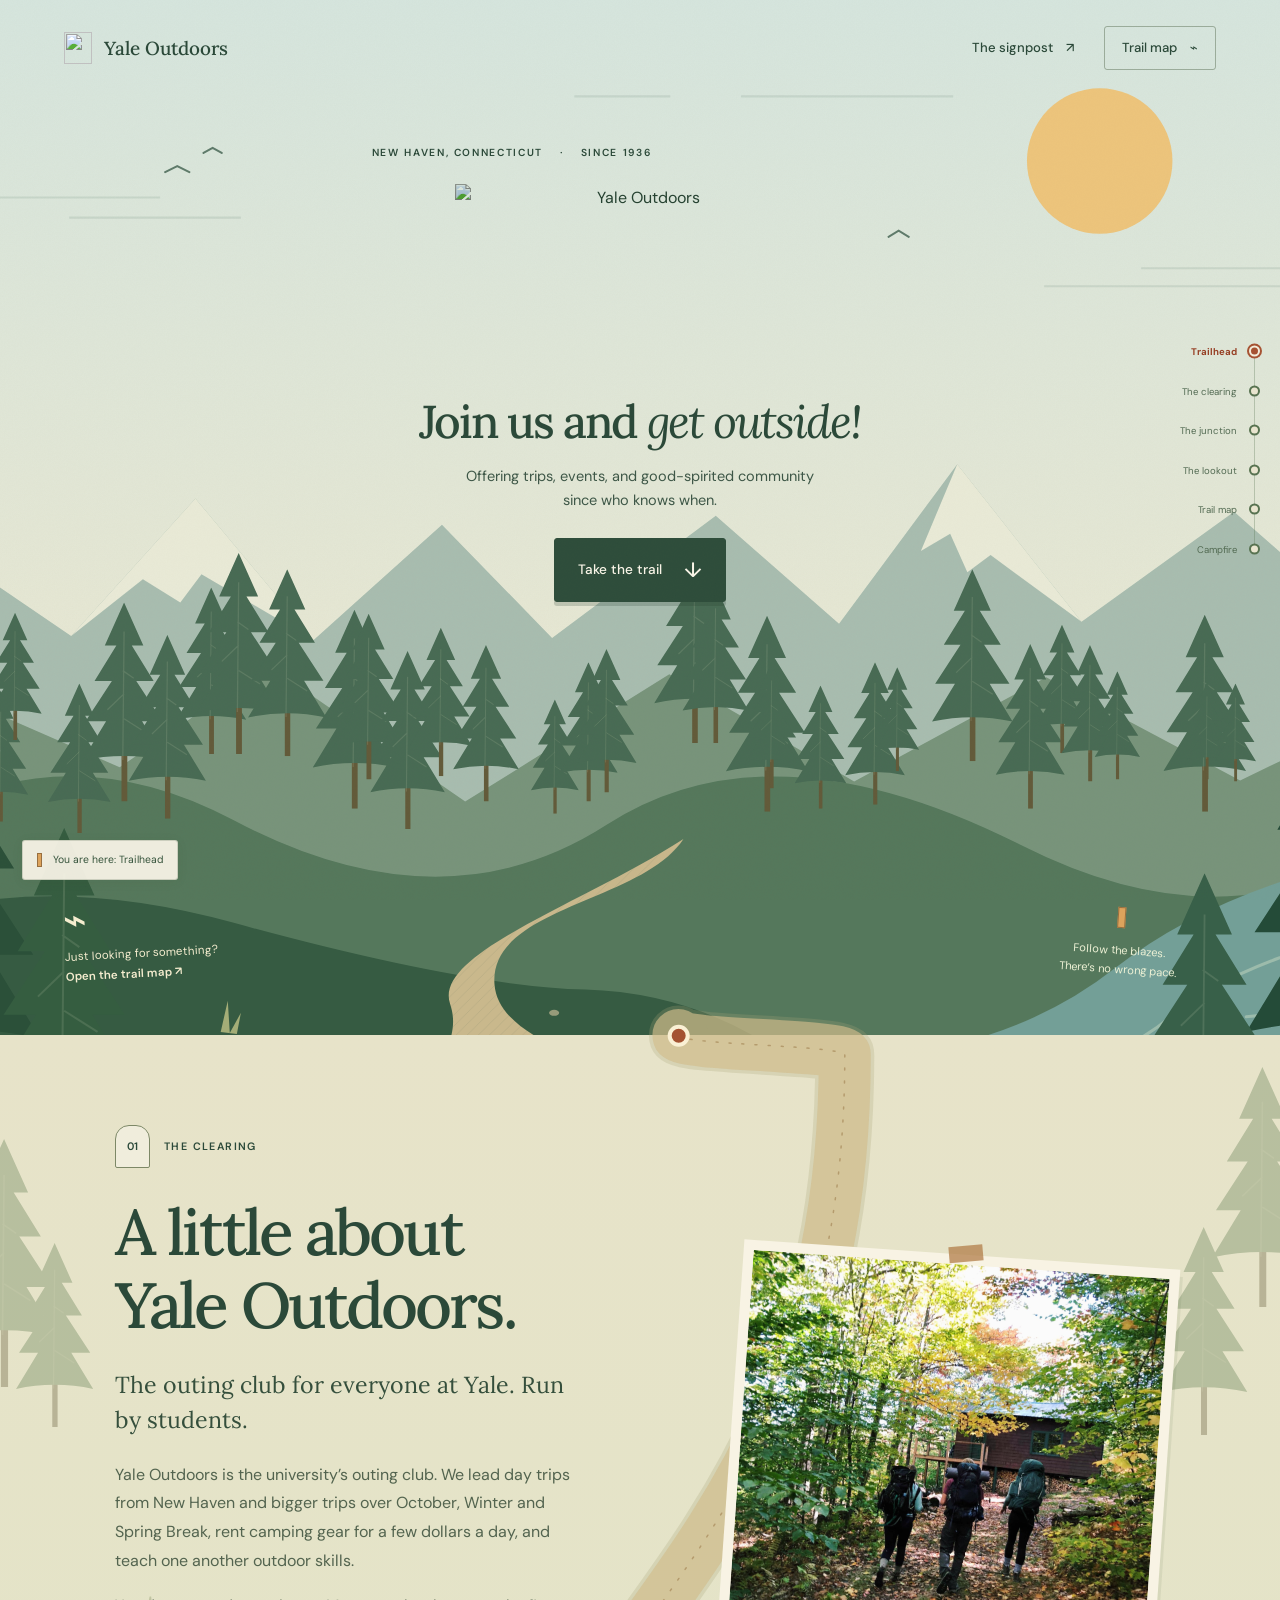
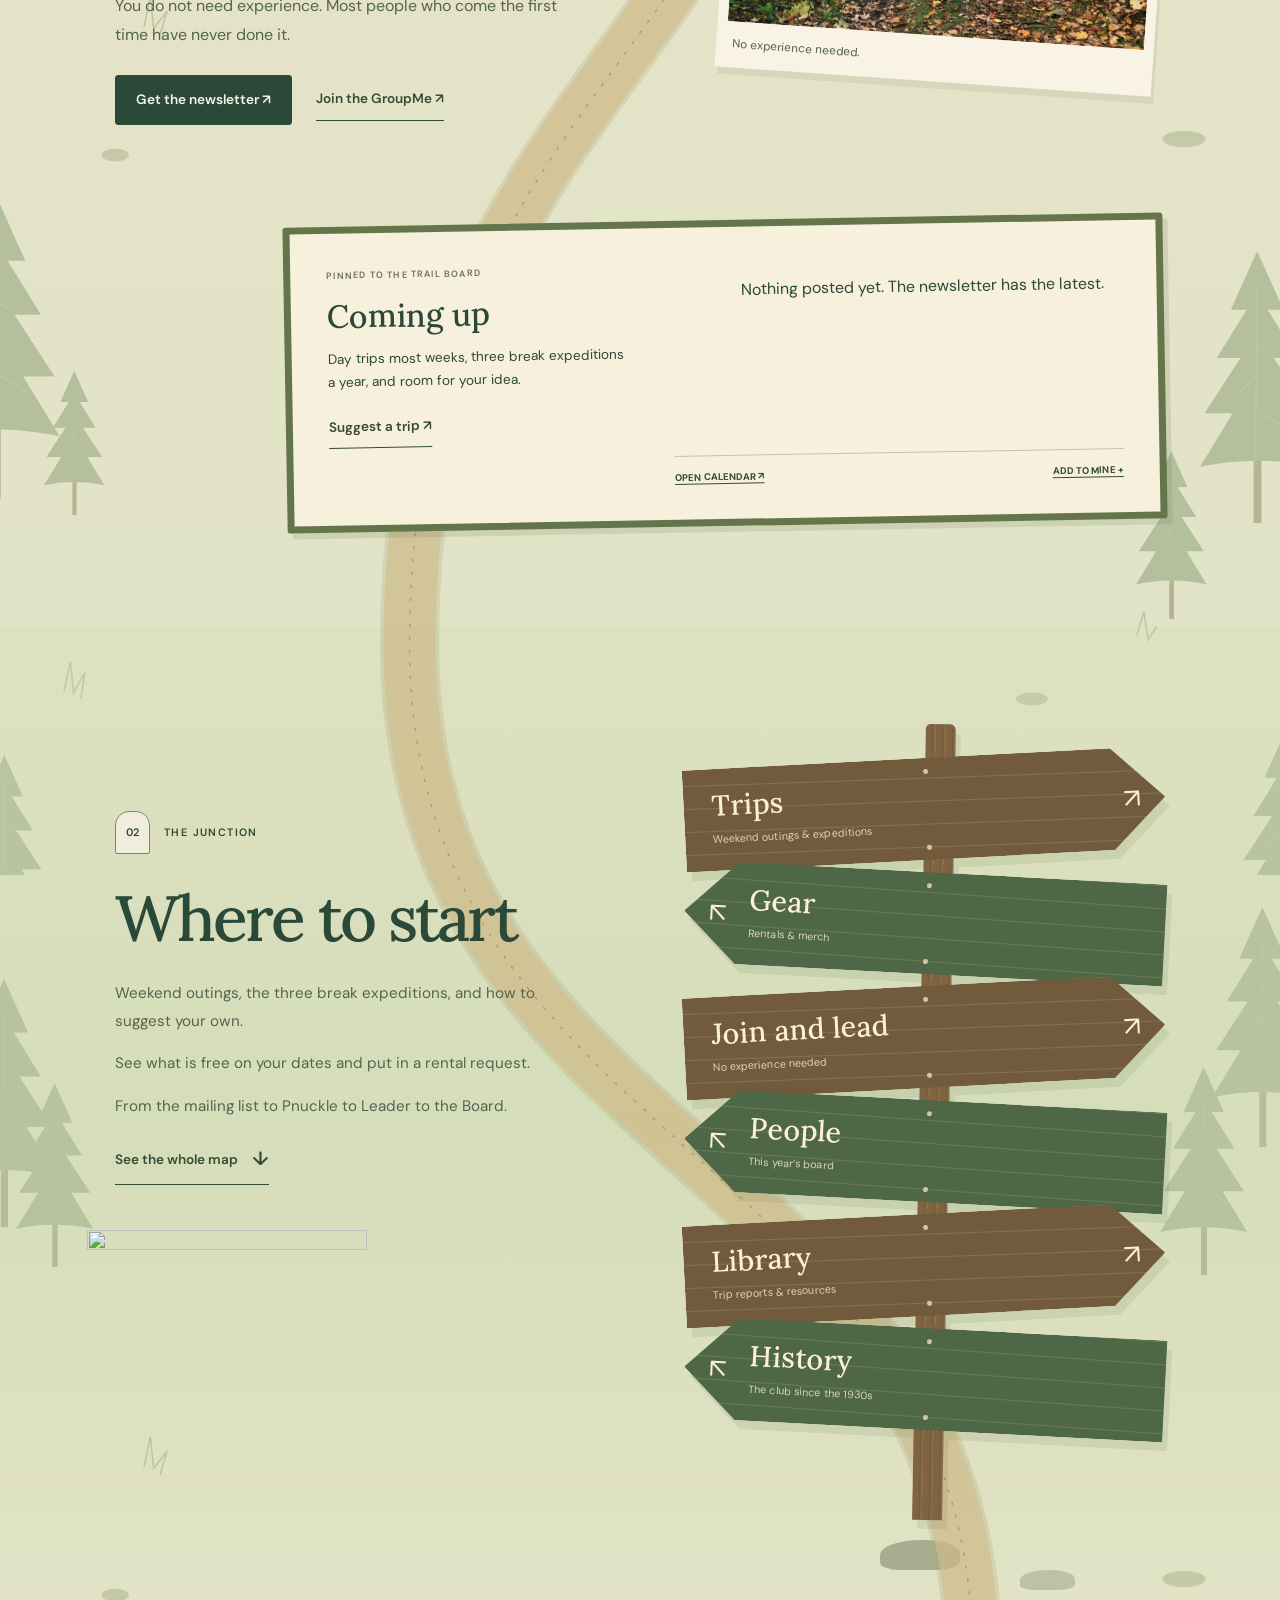
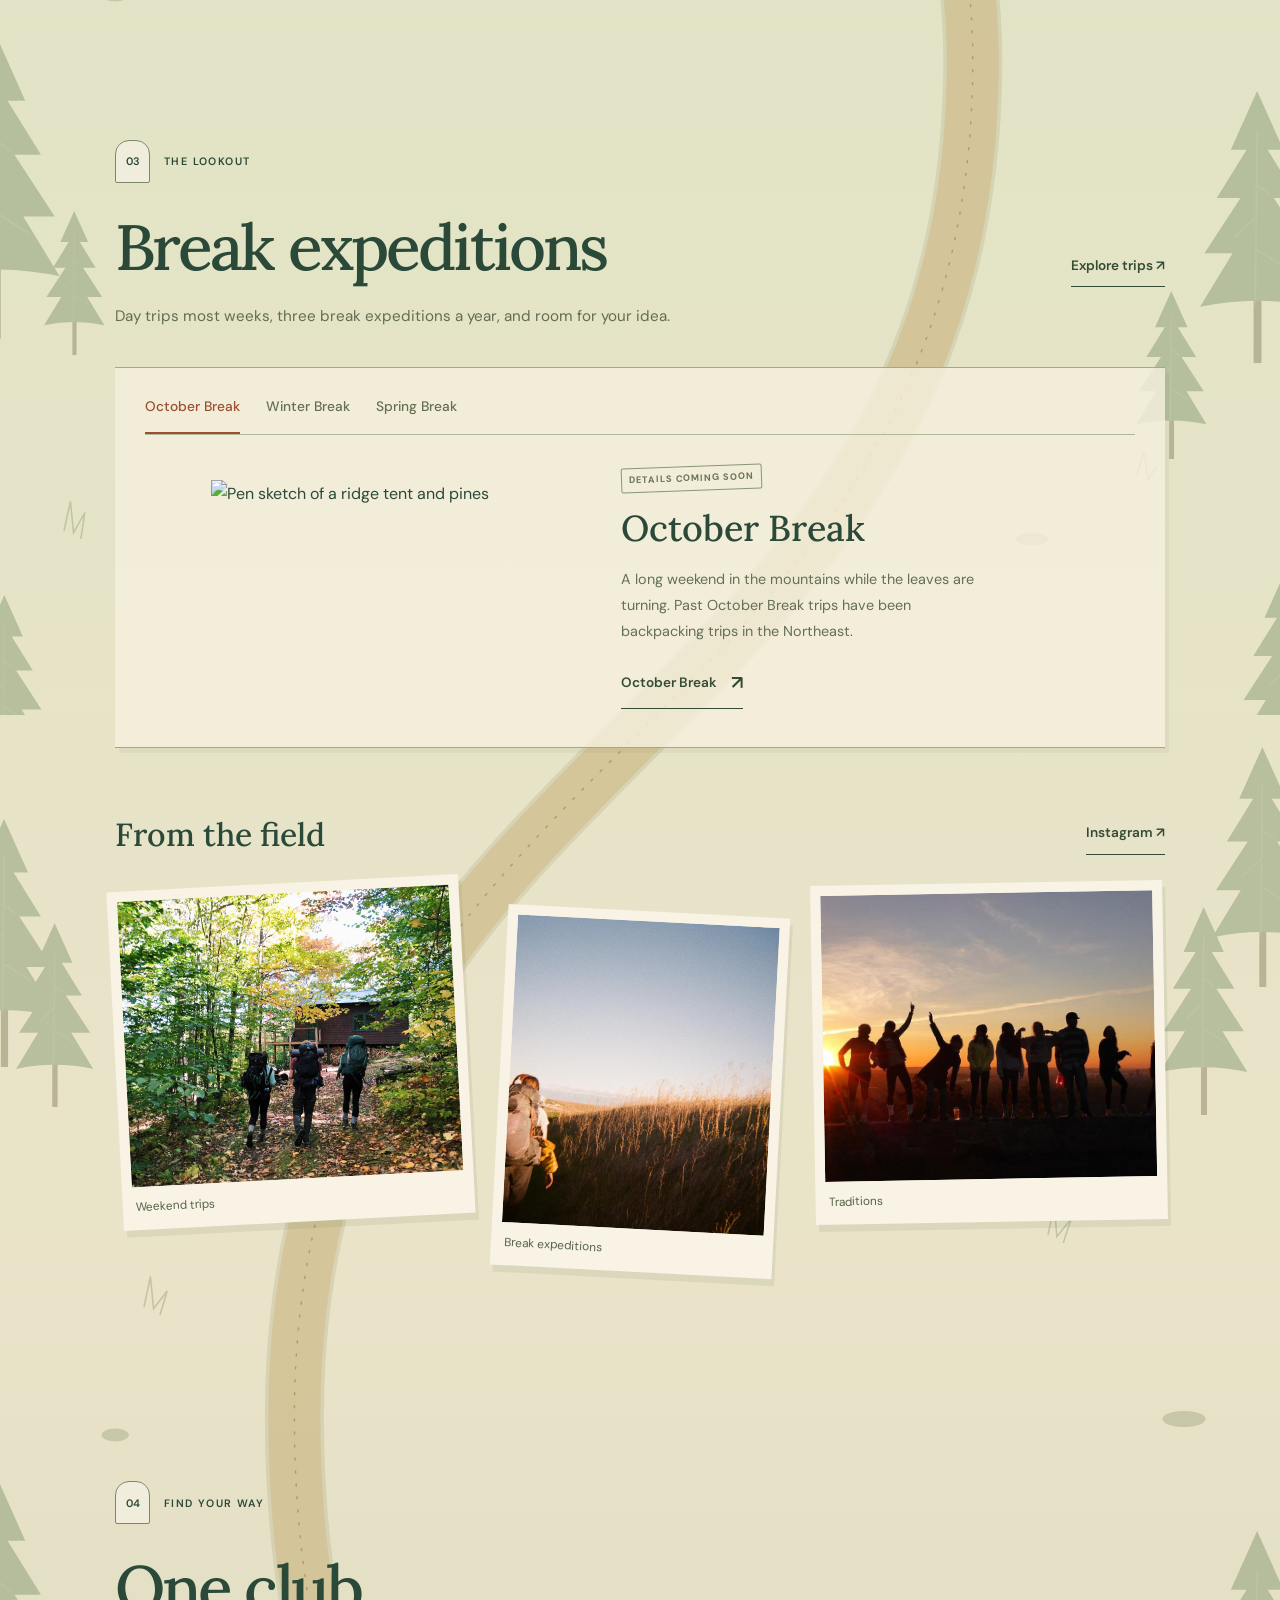
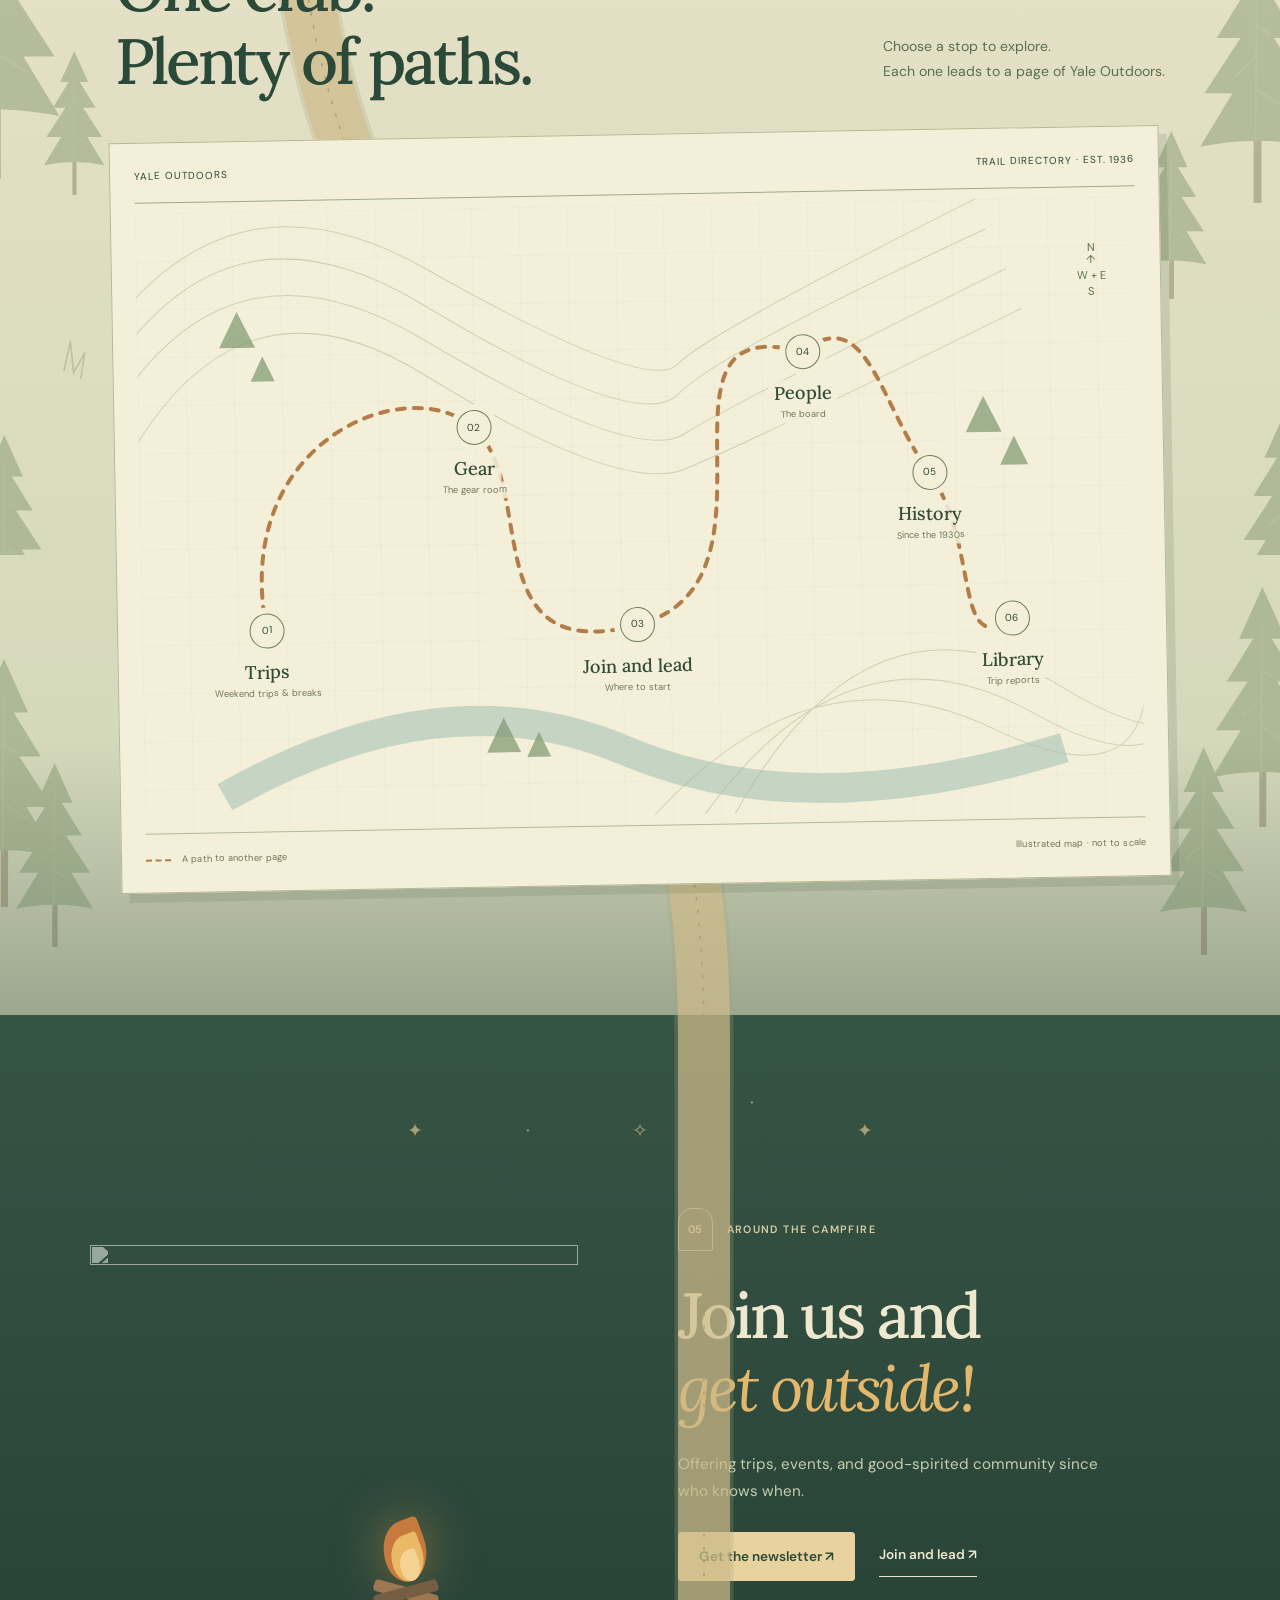
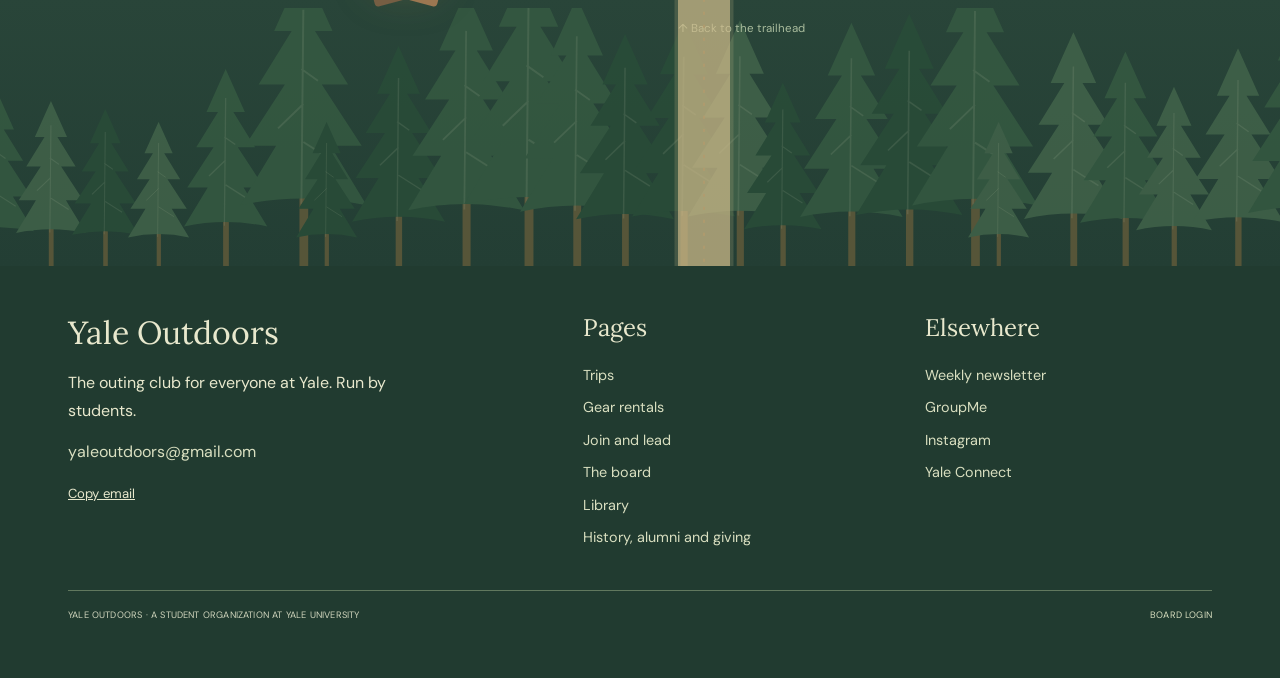
==== commit 9ada219a: "Build an illustrated scrolling trail with signpost and page map" ====
--- a/site/index.html
+++ b/site/index.html
@@ -1,80 +1,49 @@
 <!doctype html>
-<html lang="en">
-<head>
-<meta charset="utf-8">
-<meta name="viewport" content="width=device-width, initial-scale=1, viewport-fit=cover">
-<title>Yale Outdoors</title>
-<meta name="description" content="Yale Outdoors, the outing club at Yale: trips, gear rentals and outdoor skills.">
-<link rel="icon" href="img/favicon.png">
-<link rel="preconnect" href="https://fonts.googleapis.com"><link rel="preconnect" href="https://fonts.gstatic.com" crossorigin>
-<link href="https://fonts.googleapis.com/css2?family=DM+Sans:wght@400;500;600;700&family=Lora:ital,wght@0,400;0,500;0,600;1,400;1,500&display=swap" rel="stylesheet">
-<link rel="stylesheet" href="style.css">
-</head>
-<body class="home">
+<html lang="en"><head>
+<meta charset="utf-8"><meta name="viewport" content="width=device-width, initial-scale=1, viewport-fit=cover">
+<title>Yale Outdoors · Take the trail</title><meta name="description" content="Take a walk through Yale Outdoors: trips, gear, and good-spirited community. No experience needed.">
+<link rel="icon" href="img/favicon.png"><link rel="preconnect" href="https://fonts.googleapis.com"><link rel="preconnect" href="https://fonts.gstatic.com" crossorigin>
+<link href="https://fonts.googleapis.com/css2?family=DM+Sans:wght@400;500;600;700&family=Lora:ital,wght@0,400;0,500;0,600;1,400;1,500&display=swap" rel="stylesheet"><link rel="stylesheet" href="style.css"><link rel="stylesheet" href="trail.css">
+</head><body class="hike-home">
 <a class="skip" href="#main">Skip to content</a>
-<header class="top"><div class="wrap">
-<div class="strap"><span>New Haven, Connecticut</span><span>Outdoors at Yale since 1936</span></div>
-<a class="mast" href="index.html" aria-label="Yale Outdoors home"><img src="img/logo-black.png" alt="Yale Outdoors" width="1500" height="803"></a>
-<button type="button" class="menu" id="menuBtn" aria-expanded="false" aria-controls="nav">Menu <span aria-hidden="true">+</span></button>
-<nav class="nav" id="nav" aria-label="Main"><a href="index.html" aria-current="page">Home</a><a href="trips.html">Trips</a><a href="gear.html">Gear</a><a href="join.html">Join</a><a href="people.html">People</a><a href="library.html">Library</a><a href="history.html">History</a></nav>
-</div></header>
+<header class="hike-header"><a class="hike-brand" href="#trailhead"><img src="img/tree-black.png" alt="" width="32" height="38"><span>Yale Outdoors</span></a><nav aria-label="Trail shortcuts"><a href="#junction">The signpost <span aria-hidden="true">↗</span></a><a class="map-shortcut" href="#trail-map">Trail map <span aria-hidden="true">⌁</span></a></nav></header>
+<nav class="trail-guide" aria-label="Stops along the homepage"><span class="guide-line" aria-hidden="true"></span><a href="#trailhead" aria-current="location"><i></i><span>Trailhead</span></a><a href="#clearing"><i></i><span>The clearing</span></a><a href="#junction"><i></i><span>The junction</span></a><a href="#lookout"><i></i><span>The lookout</span></a><a href="#trail-map"><i></i><span>Trail map</span></a><a href="#campfire"><i></i><span>Campfire</span></a></nav>
 <main id="main">
-<section class="hero wrap" aria-labelledby="homeTitle">
-<div class="hero-copy">
-<h1 id="homeTitle">Join us and<br><em>get outside!</em></h1>
-<p class="hero-intro">Offering trips, events, and good-spirited community since who knows when.</p>
-<div class="row hero-actions">
-<a class="btn solid" href="https://forms.gle/SaASJQefPbpXcXjK9">Get the newsletter <span aria-hidden="true">↗</span></a>
-<a class="text-link" href="https://tinyurl.com/ycyogroupme">Join the GroupMe <span aria-hidden="true">↗</span></a>
-</div>
-</div>
-<div class="hero-art hero-collage">
-<figure class="hero-main-photo"><img src="photos/club-trail.jpg" alt="Three backpackers walking through autumn woods toward a cabin" width="2667" height="2000" fetchpriority="high"></figure>
-<figure class="hero-small-photo"><img src="photos/club-meadow.jpg" alt="A backpacker following a narrow trail through golden grass" width="1440" height="1800"></figure>
-<a class="hero-merch" href="gear.html#merch">Merch <span aria-hidden="true">↗</span></a>
-</div>
+<section class="trailhead" id="trailhead" data-trail-stop="Trailhead" aria-labelledby="homeTitle">
+<div class="trail-landscape" aria-hidden="true"></div>
+<div class="trailhead-copy"><p class="trail-kicker">New Haven, Connecticut <span>·</span> Since 1936</p><img class="hike-logo" src="img/logo-black.png" alt="Yale Outdoors" width="1500" height="803" fetchpriority="high"><h1 id="homeTitle">Join us and <em>get outside!</em></h1><p>Offering trips, events, and good-spirited community<br>since who knows when.</p><a class="start-walk" href="#clearing">Take the trail <span aria-hidden="true">↓</span></a></div>
+<a class="trailhead-map" href="#trail-map"><span aria-hidden="true">⌁</span> Just looking for something?<br><b>Open the trail map ↗</b></a>
+<div class="trailhead-note" aria-hidden="true"><span class="blaze"></span> Follow the blazes.<br>There’s no wrong pace.</div>
 </section>
-
-<div class="wrap">
-<section class="start-section" aria-labelledby="startTitle">
-<div class="section-head"><h2 id="startTitle">Where to start</h2><span class="eyebrow">No experience needed</span></div>
-<div class="trail-cards">
-<article class="trail-card trail-trips">
-<div class="card-turn">
-<div class="card-front"><span class="card-number">01 /</span><h3>Trips</h3><img src="img/sketch-camp.svg" alt="" width="440" height="310" loading="lazy"><span class="turn-mark" aria-hidden="true">+</span></div>
-<div class="card-back"><h3>Trips</h3><p>Weekend outings, the three break expeditions, and how to suggest your own.</p></div>
-</div>
-<a class="card-go" href="trips.html" aria-label="Explore trips"><span aria-hidden="true">↗</span></a>
-</article>
-<article class="trail-card trail-gear">
-<div class="card-turn">
-<div class="card-front"><span class="card-number">02 /</span><h3>Gear</h3><img src="img/sketch-pack.svg" alt="" width="300" height="330" loading="lazy"><span class="turn-mark" aria-hidden="true">+</span></div>
-<div class="card-back"><h3>Gear</h3><p>See what is free on your dates and put in a rental request.</p></div>
-</div>
-<a class="card-go" href="gear.html" aria-label="Explore gear"><span aria-hidden="true">↗</span></a>
-</article>
-<article class="trail-card trail-join">
-<div class="card-turn">
-<div class="card-front"><span class="card-number">03 /</span><h3>Join and lead</h3><img src="img/sketch-hikers.svg" alt="" width="540" height="420" loading="lazy"><span class="turn-mark" aria-hidden="true">+</span></div>
-<div class="card-back"><h3>Join and lead</h3><p>From the mailing list to Pnuckle to Leader to the Board.</p></div>
-</div>
-<a class="card-go" href="join.html" aria-label="Explore joining and leading"><span aria-hidden="true">↗</span></a>
-</article>
-</div>
-</section>
-
-<section class="home-happenings" aria-labelledby="happeningsTitle">
-<div class="happenings-intro"><p class="eyebrow">Club calendar</p><h2 id="happeningsTitle">Coming up</h2><p>Day trips most weeks, three break expeditions a year, and room for your idea.</p><a class="text-link" href="trips.html#suggest">Suggest a trip <span aria-hidden="true">↗</span></a></div>
-<aside class="calbox" id="homeCal" aria-label="Club calendar">
+<div class="trail-walk" id="trailWalk">
+<svg class="walking-route" aria-hidden="true"><path id="trailTrackEdge"/><path id="trailTrack"/><path id="trailTrackDashes"/><circle id="trailWalker" r="9"/></svg>
+<section class="hike-stop clearing" id="clearing" data-trail-stop="The clearing" aria-labelledby="clearingTitle">
+<span class="route-anchor" data-route-x="66" aria-hidden="true"></span>
+<div class="hike-container"><div class="stop-heading"><span class="mile-marker">01</span><p class="trail-kicker">The clearing</p></div>
+<div class="clearing-grid"><div class="hike-copy"><h2 id="clearingTitle">A little about<br>Yale Outdoors.</h2><p class="large-copy">The outing club for everyone at Yale. Run by students.</p><p>Yale Outdoors is the university’s outing club. We lead day trips from New Haven and bigger trips over October, Winter and Spring Break, rent camping gear for a few dollars a day, and teach one another outdoor skills.</p><p>You do not need experience. Most people who come the first time have never done it.</p><div class="row"><a class="btn solid" href="https://forms.gle/SaASJQefPbpXcXjK9">Get the newsletter ↗</a><a class="text-link" href="https://tinyurl.com/ycyogroupme">Join the GroupMe ↗</a></div></div>
+<figure class="trail-photo clearing-photo"><div class="photo-pin" aria-hidden="true"></div><img src="photos/club-trail.jpg" alt="Backpackers arriving at a cabin in autumn woods" width="2667" height="2000" loading="lazy"><figcaption>No experience needed.</figcaption></figure></div>
+<div class="trail-bulletin"><div class="bulletin-title"><p class="trail-kicker">Pinned to the trail board</p><h3>Coming up</h3><p>Day trips most weeks, three break expeditions a year, and room for your idea.</p><a class="text-link" href="trips.html#suggest">Suggest a trip ↗</a></div><aside class="calbox" id="homeCal" aria-label="Club calendar">
 <div class="agwrap"><ul class="board-list agenda" id="notice" aria-live="polite"></ul></div>
 <div class="calstrip"><a href="https://calendar.google.com/calendar/embed?src=c_45a252457e91d6752c809c38ce0ceed0f1c3f7290dda2dc1db5af48b756c6b14%40group.calendar.google.com">Open calendar ↗</a><a href="https://calendar.google.com/calendar/render?cid=c_45a252457e91d6752c809c38ce0ceed0f1c3f7290dda2dc1db5af48b756c6b14%40group.calendar.google.com">Add to mine +</a></div>
-</aside>
+</aside></div>
+</div><img class="edge-sketch pack-sketch" src="img/sketch-pack.svg" alt="" width="300" height="330" loading="lazy">
 </section>
-
-<section class="expedition-section" aria-labelledby="expeditionTitle">
-<div class="section-head"><h2 id="expeditionTitle">Break expeditions</h2><a class="text-link" href="trips.html#breaks">Trips <span aria-hidden="true">↗</span></a></div>
-<p class="season-hint">Choose a break to explore the trip.</p>
-<div class="season-tabs" role="tablist" aria-label="Break expeditions">
+<section class="hike-stop junction" id="junction" data-trail-stop="The junction" aria-labelledby="junctionTitle">
+<span class="route-anchor" data-route-x="32" aria-hidden="true"></span>
+<div class="hike-container junction-grid"><div class="hike-copy"><div class="stop-heading"><span class="mile-marker">02</span><p class="trail-kicker">The junction</p></div><h2 id="junctionTitle">Where to start</h2><p>Weekend outings, the three break expeditions, and how to suggest your own.</p><p>See what is free on your dates and put in a rental request.</p><p>From the mailing list to Pnuckle to Leader to the Board.</p><a class="text-link" href="#trail-map">See the whole map <span aria-hidden="true">↓</span></a><img class="junction-hikers" src="img/sketch-hikers.svg" alt="" width="540" height="420" loading="lazy"></div>
+<nav class="wood-signpost" aria-label="Explore Yale Outdoors"><div class="signpost-pole" aria-hidden="true"></div>
+<a class="wood-sign points-right" href="trips.html"><span>Trips</span><small>Weekend outings &amp; expeditions</small><b aria-hidden="true">↗</b></a>
+<a class="wood-sign points-left" href="gear.html"><span>Gear</span><small>Rentals &amp; merch</small><b aria-hidden="true">↖</b></a>
+<a class="wood-sign points-right" href="join.html"><span>Join and lead</span><small>No experience needed</small><b aria-hidden="true">↗</b></a>
+<a class="wood-sign points-left" href="people.html"><span>People</span><small>This year’s board</small><b aria-hidden="true">↖</b></a>
+<a class="wood-sign points-right" href="library.html"><span>Library</span><small>Trip reports &amp; resources</small><b aria-hidden="true">↗</b></a>
+<a class="wood-sign points-left" href="history.html"><span>History</span><small>The club since the 1930s</small><b aria-hidden="true">↖</b></a>
+</nav></div><span class="ground-rock rock-a" aria-hidden="true"></span><span class="ground-rock rock-b" aria-hidden="true"></span>
+</section>
+<section class="hike-stop lookout" id="lookout" data-trail-stop="The lookout" aria-labelledby="lookoutTitle">
+<span class="route-anchor" data-route-x="76" aria-hidden="true"></span>
+<div class="hike-container"><div class="stop-heading"><span class="mile-marker">03</span><p class="trail-kicker">The lookout</p></div><div class="lookout-title"><h2 id="lookoutTitle">Break expeditions</h2><a class="text-link" href="trips.html#breaks">Explore trips ↗</a></div><p>Day trips most weeks, three break expeditions a year, and room for your idea.</p>
+<div class="expedition-notebook"><div class="season-tabs" role="tablist" aria-label="Break expeditions">
 <button type="button" role="tab" id="tab-october" aria-controls="panel-october" aria-selected="true" tabindex="0">October Break</button>
 <button type="button" role="tab" id="tab-winter" aria-controls="panel-winter" aria-selected="false" tabindex="-1">Winter Break</button>
 <button type="button" role="tab" id="tab-spring" aria-controls="panel-spring" aria-selected="false" tabindex="-1">Spring Break</button>
@@ -90,33 +59,29 @@
 <div class="season-panel" id="panel-spring" role="tabpanel" aria-labelledby="tab-spring" tabindex="0" hidden>
 <img src="img/sketch-canoe.svg" alt="Line sketch of a canoe and paddles on a mountain lake" width="440" height="300" loading="lazy">
 <div><span class="stamp" data-trip-status="spring">Details coming soon</span><h3>Spring Break</h3><p>The big spring expedition, planned over the winter by the Expedition Coordinators with the trip leaders.</p><a class="text-link" href="trips.html#spring">Spring Break <span aria-hidden="true">↗</span></a></div>
-</div>
-</section>
-
-<section class="field-section" aria-labelledby="fieldTitle">
-<div class="section-head"><h2 id="fieldTitle">From the field</h2><div class="field-controls"><button class="arrow-btn" type="button" data-field-prev aria-label="Previous photographs" aria-controls="fieldPhotos">←</button><button class="arrow-btn" type="button" data-field-next aria-label="Next photographs" aria-controls="fieldPhotos">→</button></div></div>
-<div class="field-photos" id="fieldPhotos" role="region" aria-label="Trip photographs" tabindex="0">
-<figure class="slot has" data-slot="home-1" data-alt="Three backpackers approaching a cabin in autumn woods" data-cap="Weekend trips"><div class="mat"><img class="pic" src="photos/club-trail.jpg" alt="Three backpackers approaching a cabin in autumn woods" loading="lazy"></div><figcaption>Weekend trips</figcaption><div class="tools"></div></figure>
-<figure class="slot has tall" data-slot="home-2" data-alt="A backpacker on a trail through sunlit golden grass" data-cap="Break expeditions"><div class="mat"><img class="pic" src="photos/club-meadow.jpg" alt="A backpacker on a trail through sunlit golden grass" loading="lazy"></div><figcaption>Break expeditions</figcaption><div class="tools"></div></figure>
-<figure class="slot has" data-slot="home-3" data-alt="Yale Outdoors members silhouetted together at sunset" data-cap="Traditions"><div class="mat"><img class="pic" src="photos/club-sunset.jpg" alt="Yale Outdoors members silhouetted together at sunset" loading="lazy"></div><figcaption>Traditions</figcaption><div class="tools"></div></figure>
-</div>
-</section>
-
-<section class="board-letter" aria-labelledby="boardTitle">
-<figure class="slot has board-photo" data-slot="home-board" data-alt="Club members enjoying a sunset together" data-cap=""><div class="mat"><img class="pic" src="photos/club-sunset.jpg" alt="Club members enjoying a sunset together" loading="lazy"></div><figcaption></figcaption><div class="tools"></div></figure>
-<div class="letter-sheet"><p class="eyebrow">Yale Outdoors</p><h2 id="boardTitle">A message from the board</h2><p class="letter-placeholder">Welcome letter to come.</p><div class="letter-signoff"><img src="img/tree-black.png" alt="" width="50" height="50"><a href="people.html">The board <span aria-hidden="true">↗</span></a></div></div>
-</section>
-
-<nav class="home-links" aria-label="More about Yale Outdoors">
-<a href="people.html"><span class="eyebrow">People</span><strong>This year’s board</strong><span aria-hidden="true">↗</span></a>
-<a href="library.html"><span class="eyebrow">Library</span><strong>Trip reports</strong><span aria-hidden="true">↗</span></a>
-<a href="history.html"><span class="eyebrow">History</span><strong>The club since the 1930s</strong><span aria-hidden="true">↗</span></a>
-</nav>
-</div>
-</main>
+</div></div>
+<div class="field-title"><h3>From the field</h3><a class="text-link" href="https://www.instagram.com/yaleoutdoors/">Instagram ↗</a></div>
+<div class="hike-photos"><figure class="slot has trail-photo" data-slot="home-1" data-alt="Backpackers in autumn woods" data-cap="Weekend trips"><div class="mat"><img class="pic" src="photos/club-trail.jpg" alt="Backpackers in autumn woods" loading="lazy"></div><figcaption>Weekend trips</figcaption><div class="tools"></div></figure><figure class="slot has trail-photo" data-slot="home-2" data-alt="A backpacker following a trail through golden grass" data-cap="Break expeditions"><div class="mat"><img class="pic" src="photos/club-meadow.jpg" alt="A backpacker following a trail through golden grass" loading="lazy"></div><figcaption>Break expeditions</figcaption><div class="tools"></div></figure><figure class="slot has trail-photo" data-slot="home-3" data-alt="Club members gathered at sunset" data-cap="Traditions"><div class="mat"><img class="pic" src="photos/club-sunset.jpg" alt="Club members gathered at sunset" loading="lazy"></div><figcaption>Traditions</figcaption><div class="tools"></div></figure></div>
+</div></section>
+<section class="hike-stop map-stop" id="trail-map" data-trail-stop="Trail map" aria-labelledby="mapTitle"><span class="route-anchor" data-route-x="23" aria-hidden="true"></span><div class="hike-container"><div class="stop-heading"><span class="mile-marker">04</span><p class="trail-kicker">Find your way</p></div>
+<div class="map-intro"><h2 id="mapTitle">One club.<br>Plenty of paths.</h2><p>Choose a stop to explore.<br>Each one leads to a page of Yale Outdoors.</p></div>
+<div class="trail-map-paper"><div class="map-paper-top"><span>Yale Outdoors</span><span>Trail directory · est. 1936</span></div>
+<nav class="illustrated-map" aria-label="Yale Outdoors page map">
+<svg viewBox="0 0 1000 620" preserveAspectRatio="none" aria-hidden="true"><defs><pattern id="mapGrid" width="48" height="48" patternUnits="userSpaceOnUse"><path d="M48 0H0V48" fill="none" stroke="#69836a" stroke-opacity=".1"/></pattern></defs><path fill="url(#mapGrid)" d="M0 0h1000v620H0z"/><g fill="none" stroke="#9baa87" stroke-width="1" opacity=".45"><path d="M-70 180Q70-70 290 60T540 160 840 0m-900 210Q70-40 285 95t255 95T850 30m-900 210Q75 0 285 130t260 100T870 70m-900 210Q90 40 285 165t260 100T885 110M590 610q140-240 330-120t150-120m-510 240q150-200 330-95t160-115m-540 210q160-170 340-80t150-110"/></g><path d="M125 420C90 230 270 160 335 220S330 460 495 420 495 100 665 150C730 100 740 200 790 273S810 460 870 420" fill="none" stroke="#b27d48" stroke-width="4" stroke-dasharray="8 9" stroke-linecap="round"/><path d="M80 585q220-120 400-40t440 5" fill="none" stroke="#9abbb0" stroke-width="30" opacity=".5"/><g fill="#7e976f" opacity=".7"><path d="m100 100-18 36h36zm25 45-12 25h24zm720 52-18 36h36zm30 40-14 29h28zM360 510l-17 35h34zm35 15-12 25h24z"/></g></svg>
+<a class="map-point" style="--x:12.5%;--y:67.7%" href="trips.html"><span class="map-dot">01</span><strong>Trips</strong><small>Weekend trips &amp; breaks</small></a>
+<a class="map-point" style="--x:33.5%;--y:35.5%" href="gear.html"><span class="map-dot">02</span><strong>Gear</strong><small>The gear room</small></a>
+<a class="map-point" style="--x:49.5%;--y:67.7%" href="join.html"><span class="map-dot">03</span><strong>Join and lead</strong><small>Where to start</small></a>
+<a class="map-point" style="--x:66.5%;--y:24.2%" href="people.html"><span class="map-dot">04</span><strong>People</strong><small>The board</small></a>
+<a class="map-point" style="--x:87%;--y:67.7%" href="library.html"><span class="map-dot">06</span><strong>Library</strong><small>Trip reports</small></a>
+<a class="map-point map-history" style="--x:79%;--y:44%" href="history.html"><span class="map-dot">05</span><strong>History</strong><small>Since the 1930s</small></a>
+<span class="map-compass" aria-hidden="true">N<br>↑<br><span>W + E</span><br>S</span>
+</nav><div class="map-key"><span><i></i> A path to another page</span><span class="map-visited-key" hidden>✓ Visited this session</span><span>Illustrated map · not to scale</span></div></div>
+</div></section>
+<section class="hike-stop campfire" id="campfire" data-trail-stop="Campfire" aria-labelledby="campTitle"><span class="route-anchor" data-route-x="55" aria-hidden="true"></span><div class="camp-stars" aria-hidden="true">✦ <span>·</span> ✧ <span>·</span> ✦</div><div class="hike-container camp-grid"><div class="camp-illustration" aria-hidden="true"><img src="img/sketch-camp.svg" alt="" width="440" height="310"><div class="camp-flame"><i></i><i></i><i></i></div><div class="camp-logs"></div></div><div class="hike-copy"><div class="stop-heading"><span class="mile-marker">05</span><p class="trail-kicker">Around the campfire</p></div><h2 id="campTitle">Join us and<br><em>get outside!</em></h2><p>Offering trips, events, and good-spirited community since who knows when.</p><div class="row"><a class="btn solid" href="https://forms.gle/SaASJQefPbpXcXjK9">Get the newsletter ↗</a><a class="text-link" href="join.html">Join and lead ↗</a></div><a class="back-to-trailhead" href="#trailhead">↑ Back to the trailhead</a></div></div><img class="camp-forest" src="img/trail-forest.svg" alt="" width="1600" height="420" loading="lazy"></section>
+</div></main>
 <footer class="foot"><div class="wrap">
 <div class="grid">
-<div><a class="footer-brand" href="index.html" aria-label="Yale Outdoors home"><img src="img/logo-white.png" alt="Yale Outdoors" width="1500" height="803" loading="lazy"></a>
+<div><h4>Yale Outdoors</h4>
 <p>The outing club for everyone at Yale. Run by students.</p>
 <p><a href="mailto:yaleoutdoors@gmail.com">yaleoutdoors@gmail.com</a></p>
 <p><button type="button" class="lnk small" id="copyClub">Copy email</button></p></div>
@@ -127,7 +92,7 @@
 <div class="row" style="margin-top:10px"><button type="submit" class="btn sm solid">Turn on editing</button></div><p class="small muted" id="gateMsg" style="margin:8px 0 0"></p></form></div>
 <div class="mini"><span>Yale Outdoors &middot; a student organization at Yale University</span><span><a href="#" id="gateBtn">Board login</a> </span></div>
 </div></footer>
-<script src="content.js"></script>
-<script src="site.js"></script>
-</body>
-</html>
+
+<div class="trail-position" aria-hidden="true"><span class="blaze"></span><span id="trailPosition">You are here: Trailhead</span></div>
+<script src="content.js"></script><script src="site.js"></script><script src="trail.js"></script>
+</body></html>
--- a/site/trail.css
+++ b/site/trail.css
@@ -0,0 +1,215 @@
+/* Trail branch: one walk, with familiar pages as side trails. */
+:root{--display:"Lora",Georgia,serif;--body:"DM Sans",system-ui,-apple-system,"Segoe UI",sans-serif;--label:var(--body);--paper:#eee9d8;--sheet:#faf6e9;--ink:#2b4939;--muted:#66725e;--pine:#35573f;--rust:#a14f31;--soft:#c9ceba;--sage:#dce1c7}
+button,input,select,textarea{font-family:var(--body)}
+.trail-return{font-weight:600;letter-spacing:0;text-transform:none}
+.hike-home{background:#e8e5d0;overflow-x:clip}
+.hike-home::before{opacity:.025;z-index:10}
+.hike-home main{padding:0}
+.hike-home section{margin:0;scroll-margin-top:82px}
+.hike-home h1,.hike-home h2,.hike-home h3{font-weight:500;text-wrap:balance}
+.hike-home h2{border:0;padding:0;font-size:clamp(2.8rem,5vw,4.2rem);line-height:1.14;letter-spacing:-.045em;margin:0 0 26px}
+.hike-home h3{font-size:2rem}
+.hike-home p{font-size:1rem;line-height:1.8}
+.hike-home a{transition:color .18s,background .18s,transform .2s}
+.hike-home :focus-visible{outline:3px solid #bd693d;outline-offset:5px}
+.hike-home .btn{font:600 .85rem/1.4 var(--body);letter-spacing:0;text-transform:none;border-radius:3px;padding:14px 20px}
+.hike-home .btn.solid{background:var(--ink);color:#faf6e9;border-color:var(--ink)}
+.hike-home .btn.solid:hover{background:#a14f31;border-color:#a14f31}
+.hike-home .text-link{font:600 .85rem/1.5 var(--body);text-transform:none;letter-spacing:0;gap:14px}
+.hike-home .trail-kicker{font:600 .67rem/1.5 var(--body);text-transform:uppercase;letter-spacing:.13em;margin:0}
+.hike-header{position:absolute;top:0;left:0;width:100%;z-index:15;display:flex;justify-content:space-between;align-items:center;padding:26px 5%;gap:24px;color:#2b4939}
+.hike-brand{display:flex;align-items:center;gap:12px;color:inherit;text-decoration:none;font:500 1.18rem var(--display)}
+.hike-brand img{height:32px;width:28px;object-fit:contain;mix-blend-mode:multiply}
+.hike-header nav{display:flex;gap:30px;align-items:center}
+.hike-header nav a{color:inherit;text-decoration:none;font-size:.82rem;font-weight:500;padding:10px 0}
+.hike-header nav .map-shortcut{border:1px solid #61745b80;border-radius:3px;padding:10px 17px}
+.hike-header nav a:hover{color:#a14f31}
+.hike-header nav a span{margin-left:10px}
+.trailhead{position:relative;min-height:900px;height:min(1050px,115svh);background:#dce4d7;isolation:isolate;overflow:hidden}
+.trail-landscape{position:absolute;inset:0;z-index:-1;background:url('img/trail-landscape.svg') center bottom/cover no-repeat;transform:translateY(var(--landscape-drift,0px)) scale(1.025);transform-origin:center bottom}
+.trailhead-copy{position:relative;padding:145px 24px 0;text-align:center;max-width:760px;margin:auto}
+.trailhead-copy .trail-kicker{font-size:.64rem;letter-spacing:.16em}
+.trailhead-copy .trail-kicker span{padding:0 12px}
+.hike-logo{display:block;width:min(370px,64vw);height:auto;margin:24px auto 12px;mix-blend-mode:multiply}
+.hike-home .trailhead h1{font-size:clamp(2.15rem,3.6vw,3.35rem);line-height:1.2;letter-spacing:-.045em;margin:0 0 15px}
+.trailhead h1 em{font-weight:400}
+.hike-home .trailhead-copy>p:not(.trail-kicker){font-size:.91rem;line-height:1.7;margin:0 auto 24px;max-width:42ch;color:#3d5747}
+.start-walk{display:inline-flex;gap:22px;align-items:center;background:#2e4d3b;color:#faf6e9;padding:13px 23px;border:1px solid #2e4d3b;border-radius:3px;text-decoration:none;font-size:.85rem;font-weight:500;box-shadow:0 4px 0 #1f3b2b33}
+.start-walk:hover{background:#486448;color:#fff;transform:translateY(-2px)}
+.start-walk span{font-size:1.3rem}
+.trailhead-map{position:absolute;bottom:52px;left:5%;font-size:.72rem;color:#f5edcf;text-decoration:none;line-height:1.7;transform:rotate(-3deg)}
+.trailhead-map>span{display:block;font-size:2.5rem;line-height:1;margin-bottom:8px}
+.trailhead-map b{font-weight:600}
+.trailhead-map:hover{color:#f4c87b}
+.trailhead-note{position:absolute;bottom:56px;right:8%;font:400 .7rem/1.7 var(--body);color:#edf1d5;text-align:center;transform:rotate(4deg)}
+.blaze{display:inline-block;width:8px;height:21px;background:#dda35c;border:1px solid #986f3f}
+.trailhead-note .blaze{display:block;margin:0 auto 13px}
+.trail-guide{position:fixed;right:20px;top:50%;transform:translateY(-50%);z-index:18;display:flex;flex-direction:column;gap:20px;width:110px}
+.guide-line{position:absolute;right:5px;top:8px;bottom:8px;width:1px;background:#56745150;z-index:-1}
+.trail-guide a{display:flex;flex-direction:row-reverse;gap:12px;align-items:center;text-decoration:none;color:#526a52;font-size:.6rem;line-height:1.2;text-align:right;padding:4px 0}
+.trail-guide i{display:block;flex:none;width:11px;height:11px;border:2px solid #577250;border-radius:50%;background:#e9e5cf}
+.trail-guide a[aria-current="location"] i{background:#a65232;border-color:#f3eddb;box-shadow:0 0 0 2px #a65232}
+.trail-guide a[aria-current="location"]{font-weight:700;color:#963f24}
+.trail-guide a span{opacity:0;transition:opacity .2s}
+.trail-guide:hover a span,.trail-guide:focus-within a span,.trail-guide a[aria-current="location"] span{opacity:1}
+.trail-position{position:fixed;left:22px;bottom:20px;z-index:18;display:flex;gap:11px;align-items:center;padding:10px 14px;background:#faf6e9ed;border:1px solid #63755b40;border-radius:3px;font-size:.65rem;color:#36533b;box-shadow:0 2px 12px #283b2410;pointer-events:none}
+.trail-position .blaze{width:5px;height:14px}
+.trail-walk{position:relative;isolation:isolate;background:linear-gradient(#e7e3c9 0%,#dfe4c5 30%,#eae3c9 61%,#d5d9bc 80%,#2e493b 94%)}
+.trail-walk::before{content:"";position:absolute;inset:0;background:url("img/trail-margins.svg") center top/100% auto repeat-y;opacity:.35;pointer-events:none;z-index:0}
+.walking-route{position:absolute;inset:0;width:100%;height:100%;overflow:visible;pointer-events:none;z-index:1}
+.walking-route path{fill:none;stroke-linecap:round;stroke-linejoin:round}
+#trailTrackEdge{stroke:#a6a578;stroke-width:59;opacity:.25}
+#trailTrack{stroke:#d1bd8d;stroke-width:52;opacity:.65}
+#trailTrackDashes{stroke:#b49b6d;stroke-width:1.5;stroke-dasharray:2 11}
+#trailWalker{fill:#a45231;stroke:#faf0d4;stroke-width:4}
+.hike-stop{position:relative;padding:100px 0 110px;overflow:clip}
+.hike-container{position:relative;z-index:2;width:min(1050px,calc(100% - 100px));margin:auto}
+.route-anchor{position:absolute;top:20px;left:0;visibility:hidden}
+.stop-heading{display:flex;align-items:center;gap:14px;margin:0 0 28px}
+.mile-marker{display:grid;place-items:center;flex:none;width:35px;height:43px;border:1px solid #7d8867;border-radius:14px 14px 2px 2px;font-size:.68rem;font-weight:600;background:#f0eddc}
+.hike-copy{max-width:460px}
+.hike-copy>p{color:#53644f;max-width:43ch}
+.hike-copy .row{margin-top:26px;gap:12px 24px}
+.clearing{padding-top:90px;padding-bottom:100px}
+.clearing-grid{display:grid;grid-template-columns:1.1fr .9fr;align-items:center;gap:80px}
+.hike-home .large-copy{font:400 1.45rem/1.5 var(--display);color:#354f3c}
+.trail-photo{padding:10px;background:#f8f3e4;box-shadow:3px 7px 0 #6874551c;margin:0;position:relative;transform:rotate(3deg)}
+.trail-photo>img{display:block;width:100%;height:auto;aspect-ratio:1.12;object-fit:cover;border-radius:1px}
+.trail-photo figcaption{font-size:.73rem;padding:13px 6px 3px;color:#53604a}
+.clearing-photo{margin-top:15px;transform:rotate(4deg)}
+.photo-pin{position:absolute;left:47%;top:-9px;width:34px;height:16px;background:#b17b45b8;transform:rotate(-9deg)}
+.edge-sketch{position:absolute;opacity:.13;pointer-events:none}
+.pack-sketch{width:190px;height:auto;left:-80px;bottom:90px;transform:rotate(-15deg)}
+.trail-bulletin{display:grid;grid-template-columns:.8fr 1.2fr;gap:46px;max-width:880px;margin:95px 0 0 auto;padding:36px;background:#f7f0dc;border:7px solid #65754b;border-radius:3px;box-shadow:5px 6px 0 #435d3820;transform:rotate(-1deg)}
+.bulletin-title .trail-kicker{font-size:.57rem;color:#6a7257;margin-bottom:15px}
+.bulletin-title h3{margin:0 0 14px}
+.hike-home .bulletin-title>p:not(.trail-kicker){font-size:.85rem;line-height:1.7}
+.trail-bulletin .calbox{min-height:220px}
+.trail-bulletin .agwrap{position:relative;flex:1}
+.trail-bulletin .agenda{position:static;max-height:275px;padding:0;overflow:auto}
+.trail-bulletin .board-list li{grid-template-columns:57px 1fr;gap:12px;padding:13px 0;border-color:#a7ae90}
+.trail-bulletin .board-list b{font-size:.92rem;font-weight:500;line-height:1.5}
+.trail-bulletin .board-list .d{font-size:.63rem;color:#855a32}
+.trail-bulletin .board-list .t{font-size:.75rem;line-height:1.5;overflow-wrap:anywhere}
+.trail-bulletin .calstrip{font-size:.6rem;letter-spacing:.01em;padding:15px 0 0;margin-top:10px;justify-content:space-between;border-color:#c1c5a5}
+.junction{padding:110px 0 120px;background:linear-gradient(#ced7ae33,#c1cca04d,transparent)}
+.junction-grid{display:grid;grid-template-columns:1fr 1.05fr;gap:110px;align-items:start}
+.junction .hike-copy{padding-top:75px}
+.junction .hike-copy>p{font-size:.95rem}
+.junction-hikers{display:block;width:280px;height:auto;margin:45px 0 0 -28px;mix-blend-mode:multiply}
+.wood-signpost{position:relative;display:flex;flex-direction:column;gap:12px;padding:22px 0 90px;filter:drop-shadow(5px 9px 0 #36502e18)}
+.signpost-pole{position:absolute;left:49%;top:-12px;bottom:0;width:30px;transform:rotate(1deg);background:repeating-linear-gradient(90deg,#806442 0px,#806442 6px,#745b3e 7px,#92734b 10px);border-radius:5px 6px 0 0}
+.wood-sign{position:relative;padding:20px 62px 20px 28px;display:block;background:#715b3c;color:#fcf0d3;text-decoration:none;clip-path:polygon(0 0,89% 0,100% 50%,89% 100%,0 100%);transform:rotate(-3deg);border:0;isolation:isolate;min-height:102px}
+.wood-sign:nth-of-type(2n){background:#4e6746;transform:rotate(3deg)}
+.wood-sign.points-left{clip-path:polygon(11% 0,100% 0,100% 100%,11% 100%,0 50%);padding-left:65px;padding-right:28px}
+.wood-sign::before{content:"";position:absolute;inset:0;z-index:-1;opacity:.22;background:repeating-linear-gradient(1deg,transparent 0px,transparent 16px,#d1bd8a 17px,transparent 18px,transparent 23px)}
+.wood-sign::after{content:"";position:absolute;left:50%;top:11px;width:5px;height:5px;border-radius:50%;background:#d6c4a0;box-shadow:0 76px #d6c4a0}
+.wood-sign>span{font:500 1.8rem/1.2 var(--display);display:block}
+.wood-sign small{font-size:.67rem;display:block;letter-spacing:.01em;margin-top:6px;opacity:.8}
+.wood-sign>b{position:absolute;right:25px;top:28px;font-size:1.7rem;font-weight:400}
+.wood-sign.points-left>b{left:25px;right:auto}
+.wood-sign:hover{background:#a35332;color:#fff5db;transform:rotate(0) translateY(-2px)}
+.hike-home .wood-sign:focus-visible{outline:3px dashed #f7d38c;outline-offset:-9px;background:#a35332;color:#fff8e5;transform:rotate(0)}
+.ground-rock{position:absolute;width:80px;height:30px;background:#a8ad8f;border-radius:50% 45% 30% 25%;right:25%;bottom:70px}
+.rock-b{right:16%;width:55px;height:20px;bottom:50px;background:#bec2a5}
+.lookout{padding-top:100px;padding-bottom:100px}
+.lookout-title{display:flex;align-items:baseline;justify-content:space-between;gap:24px}
+.lookout-title h2{margin-bottom:20px}
+.lookout-title+p{color:#626d53;font-size:.95rem}
+.expedition-notebook{margin:36px 0 65px;border-block:1px solid #a0aa86;background:#f5efddcf;padding:12px 30px;box-shadow:4px 5px 0 #6a785113}
+.expedition-notebook .season-tabs{border-color:#b1b998;gap:26px;padding:0}
+.expedition-notebook .season-tabs button{font:500 .86rem/1.5 var(--body);letter-spacing:0;padding:16px 0;background:transparent;border:0;border-bottom:2px solid transparent;color:#667050}
+.expedition-notebook .season-tabs button[aria-selected="true"]{color:#9b4e30;border-bottom-color:#9b4e30}
+.expedition-notebook .season-panel{background:transparent;gap:54px;padding:25px 10px;min-height:300px}
+.expedition-notebook .season-panel>img{width:100%;height:auto;max-width:300px}
+.expedition-notebook .season-panel h3{font-size:2.25rem;margin:18px 0}
+.expedition-notebook .season-panel p{font-size:.9rem;color:#637054}
+.expedition-notebook .stamp{font-size:.58rem;transform:rotate(-2deg);border-color:#8a9572;color:#687453}
+.field-title{display:flex;gap:24px;justify-content:space-between;align-items:center;margin-bottom:28px}
+.hike-photos{display:grid;grid-template-columns:1fr .8fr 1fr;gap:32px;align-items:start;padding-bottom:25px}
+.hike-photos .trail-photo{transform:rotate(-3deg)}
+.hike-photos .trail-photo:nth-child(2){margin-top:28px;transform:rotate(3deg)}
+.hike-photos .trail-photo:nth-child(3){transform:rotate(-1deg)}
+.hike-photos .mat{border:0;padding:0;background:#cdd3b4;aspect-ratio:1.16;overflow:hidden}
+.hike-photos .trail-photo:nth-child(2) .mat{aspect-ratio:.85}
+.hike-photos .slot img.pic{width:100%;height:100%;object-fit:cover}
+.hike-photos .slot figcaption{font:400 .74rem/1.5 var(--body);color:#556449;padding:12px 3px 3px}
+.map-stop{padding-top:85px;padding-bottom:130px}
+.map-intro{display:flex;justify-content:space-between;align-items:end;gap:32px;margin-bottom:36px}
+.map-intro h2{margin:0}
+.map-intro p{font-size:.88rem;color:#5c6e51}
+.trail-map-paper{background:#f4efd8;border:1px solid #b4b995;padding:24px;box-shadow:8px 9px 0 #3e563522;transform:rotate(-1deg)}
+.map-paper-top{display:flex;justify-content:space-between;border-bottom:1px solid #9fa986;padding:0 0 18px;text-transform:uppercase;letter-spacing:.09em;font-size:.63rem}
+.illustrated-map{position:relative;aspect-ratio:1000/620;margin-top:10px}
+.illustrated-map>svg{position:absolute;inset:0;width:100%;height:100%}
+.map-point{position:absolute;left:var(--x);top:var(--y);transform:translate(-50%,-18px);text-align:center;min-width:100px;display:flex;flex-direction:column;align-items:center;text-decoration:none;line-height:1.4;color:#324b35;padding:0 8px 8px}
+.map-dot{display:grid;place-items:center;flex:none;width:35px;height:35px;border:1px solid #6c8057;border-radius:50%;background:#f4efd8;font-size:.63rem;box-shadow:0 0 0 6px #f4efd8}
+.map-point strong{font:500 1.14rem/1.3 var(--display);margin-top:11px;background:#f4efd8dd;padding:1px 6px}
+.map-point small{font-size:.58rem;background:#f4efd8dd;padding:2px 5px;color:#70785b}
+.map-point:hover{color:#a14f31;transform:translate(-50%,-23px)}
+.map-point:hover .map-dot{background:#a14f31;color:#fff5dc;border-color:#a14f31}
+.map-point.is-visited .map-dot{background:#4a6b48;color:#fff9e4}
+.map-point.is-visited small::after{content:" · ✓ Visited";color:#4a6b48}
+.map-compass{position:absolute;right:3%;top:7%;text-align:center;color:#60714f;font-size:.7rem;line-height:1.1}
+.map-compass>span{line-height:1.8}
+.map-key{display:flex;gap:18px;justify-content:space-between;flex-wrap:wrap;border-top:1px solid #b1ba97;padding-top:18px;font-size:.58rem;letter-spacing:.01em;color:#6f7857}
+.map-key i{display:inline-block;width:25px;border-top:2px dashed #b27d48;vertical-align:middle;margin-right:8px}
+.campfire{padding:100px 0 220px;background:linear-gradient(#365444,#233e34);color:#eee9ce;min-height:850px;isolation:isolate}
+.camp-stars{position:relative;z-index:2;display:flex;gap:8vw;justify-content:center;color:#d9c18b;font-size:1.2rem;opacity:.7;padding-bottom:60px}
+.camp-stars span:nth-child(2){transform:translateY(-28px)}
+.camp-grid{display:grid;grid-template-columns:1fr 1fr;gap:75px;align-items:center}
+.campfire h2 em{font-weight:400;color:#e4b86c}
+.campfire .hike-copy>p{color:#c5cfad;font-size:.95rem}
+.campfire .trail-kicker{color:#d8cda4}
+.campfire .mile-marker{color:#e6dec0;background:transparent;border-color:#a5af86}
+.campfire .btn.solid{background:#e8d39f;border-color:#e8d39f;color:#2b4939}
+.campfire .btn.solid:hover{background:#fff2cf;border-color:#fff2cf}
+.campfire .text-link{color:#eae6cb}
+.back-to-trailhead{display:inline-block;margin-top:30px;color:#a9bc9d;font-size:.72rem;text-decoration:none;padding:8px 0}
+.camp-illustration{position:relative;min-height:340px;align-self:center}
+.camp-illustration>img{display:block;width:100%;height:auto;filter:brightness(0) invert(1);opacity:.5;transform:translate(-25px,-10px)}
+.camp-flame{position:absolute;left:55%;bottom:18px;width:50px;height:65px;filter:drop-shadow(0 0 25px #e8a44b80)}
+.camp-flame i{position:absolute;bottom:0;left:0;width:44px;height:60px;border-radius:70% 10% 70% 45%;background:#c77a3e;transform:rotate(-20deg);animation:flame 3s ease-in-out infinite alternate}
+.camp-flame i:nth-child(2){width:33px;height:46px;background:#e9b965;left:8px;animation-delay:-1s}
+.camp-flame i:nth-child(3){width:20px;height:31px;background:#f4d393;left:17px;animation-delay:-2s}
+.camp-logs{position:absolute;left:53%;bottom:0;width:66px;height:12px;background:#9c7751;border-radius:4px;transform:rotate(15deg)}
+.camp-logs::after{content:"";position:absolute;inset:0;background:#765e43;border-radius:4px;transform:rotate(-30deg)}
+.camp-forest{position:absolute;bottom:-2px;left:0;width:100%;height:260px;object-fit:cover;object-position:bottom;z-index:-1;opacity:.8}
+.hike-home .foot{background:#213b30;color:#e8e8cd;border:0;padding-top:48px;padding-bottom:55px}
+.hike-home .foot a{color:#d9dfc0}
+.hike-home .foot h4{font-size:1.5rem}
+.hike-home .foot .grid>div:first-child h4{font-size:2rem}
+.hike-home .foot .mini{font-size:.58rem;border-color:#61785e}
+@keyframes flame{to{transform:rotate(-10deg) scale(.94,1.06)}}
+@media(min-width:1500px){.hike-container{width:1080px}.trailhead{height:1000px}.trailhead-copy{padding-top:165px}.hike-logo{width:390px}}
+@media(max-width:1150px){.trail-guide{display:none}.hike-container{width:calc(100% - 90px)}.junction-grid{gap:65px}.clearing-grid{gap:50px}.hike-header{padding-inline:35px}}
+@media(max-width:820px){
+ .trailhead{min-height:830px;height:100svh}.trail-landscape{background-size:auto 100%;background-position:50% bottom}.trailhead-copy{padding-top:130px}.hike-logo{width:320px}
+ .trailhead-copy>p br{display:none}.trailhead-note{right:5%;font-size:.6rem}.trailhead-map{font-size:.62rem;bottom:35px}.trailhead-note{bottom:40px}
+ .hike-container{width:calc(100% - 80px)}.hike-home h2{font-size:3rem}.hike-stop{padding-top:80px;padding-bottom:80px}.clearing-grid{grid-template-columns:1.1fr .9fr;gap:32px}
+ .hike-home p{font-size:.93rem}.hike-home .large-copy{font-size:1.25rem}.clearing-photo{margin-top:0}.trail-bulletin{gap:28px;padding:25px;margin-top:65px}
+ .junction-grid{grid-template-columns:1fr 1.1fr;gap:40px}.junction .hike-copy{padding-top:35px}.wood-sign{padding-left:20px;min-height:95px}.wood-sign>span{font-size:1.55rem}.wood-sign small{font-size:.57rem}.wood-sign.points-left{padding-left:48px}.wood-sign>b{right:17px}.wood-sign.points-left>b{left:17px}.junction-hikers{width:240px}
+ .expedition-notebook{padding:8px 20px}.expedition-notebook .season-panel{gap:28px;padding:28px 0}.expedition-notebook .season-panel h3{font-size:2rem}.hike-photos{gap:20px}
+ .map-intro{align-items:center}.map-intro p{font-size:.8rem}.trail-map-paper{padding:18px}.map-point strong{font-size:.95rem}.map-point small{font-size:.5rem}.map-dot{width:30px;height:30px}.map-point{min-width:70px;transform:translate(-50%,-15px)}
+ .camp-grid{gap:36px}.campfire{padding-bottom:190px;min-height:750px}.camp-illustration{min-height:280px}.camp-forest{height:200px}
+}
+@media(max-width:600px){
+ .trail-walk::before{display:none}
+ .hike-header{padding:20px;gap:12px}.hike-brand{font-size:.95rem;gap:8px}.hike-brand img{width:22px;height:27px}.hike-header nav{gap:0}.hike-header nav>a:first-child{display:none}.hike-header nav .map-shortcut{font-size:.7rem;padding:9px 12px}.hike-header nav a span{margin-left:7px}
+ .trailhead{height:900px;min-height:100svh;max-height:1050px}.trail-landscape{background-size:auto 100%;background-position:50% bottom}.trailhead-copy{padding:125px 22px 0}.trailhead-copy .trail-kicker{font-size:.48rem;letter-spacing:.11em}.trailhead-copy .trail-kicker span{padding:0 7px}.hike-logo{width:min(300px,82vw);margin:30px auto 20px}
+ .hike-home .trailhead h1{font-size:2.05rem;margin-bottom:18px;max-width:12ch;margin-inline:auto}.hike-home .trailhead-copy>p:not(.trail-kicker){font-size:.84rem;max-width:32ch;line-height:1.8}.start-walk{font-size:.8rem;padding:12px 19px}.trailhead-note{right:23px;bottom:37px;font-size:.55rem;max-width:16ch}.trailhead-map{left:23px;bottom:37px;max-width:19ch;font-size:.57rem}.trailhead-map>span{font-size:2rem}
+ .hike-home section{scroll-margin-top:25px}.hike-stop{padding:65px 0 70px 26px}.hike-container{width:calc(100% - 50px)}.hike-home h2{font-size:2.5rem;line-height:1.16;margin-bottom:23px}.stop-heading{gap:12px;margin-bottom:24px}.mile-marker{width:30px;height:37px;font-size:.6rem}.hike-home .trail-kicker{font-size:.57rem}.hike-home p{font-size:.9rem;line-height:1.8}
+ .clearing-grid{grid-template-columns:1fr;gap:28px}.hike-copy{max-width:none}.hike-copy .row{gap:12px 20px}.hike-home .btn{font-size:.78rem;padding:13px 16px}.hike-home .text-link{font-size:.77rem}.clearing-photo{width:88%;margin:14px auto 0}.trail-photo>img{aspect-ratio:1.2}.trail-photo figcaption{font-size:.66rem}
+ .trail-bulletin{grid-template-columns:1fr;gap:22px;padding:22px 18px;margin-top:60px;border-width:5px;transform:rotate(-1deg)}.bulletin-title h3{font-size:1.85rem}.bulletin-title p{margin-bottom:10px}.trail-bulletin .calbox{min-height:0}.trail-bulletin .agenda{max-height:290px}.trail-bulletin .board-list li{grid-template-columns:48px 1fr}.trail-bulletin .board-list b{font-size:.87rem}.trail-bulletin .board-list .t{font-size:.7rem}.trail-bulletin .calstrip{font-size:.53rem;gap:6px}
+ .junction-grid{grid-template-columns:1fr;gap:30px}.junction .hike-copy{padding-top:0}.junction .hike-copy>p{font-size:.9rem}.junction-hikers{display:none}.wood-signpost{width:100%;max-width:380px;margin:auto;padding-bottom:65px;gap:10px}.wood-sign{padding-top:18px;padding-bottom:18px;min-height:90px}.wood-sign>span{font-size:1.65rem}.wood-sign small{font-size:.6rem}.wood-sign::after{box-shadow:0 65px #d6c4a0}.ground-rock{bottom:50px;right:30%;width:55px;height:20px}.rock-b{bottom:35px;right:15%;width:40px;height:15px}
+ .lookout-title{display:block}.lookout-title h2{margin-bottom:12px}.lookout-title .text-link{margin-bottom:20px}.lookout-title+p{font-size:.87rem}.expedition-notebook{padding:6px 16px;margin-top:25px;margin-bottom:45px}.expedition-notebook .season-tabs{gap:12px;justify-content:space-between}.expedition-notebook .season-tabs button{font-size:.65rem;white-space:nowrap;padding:15px 0}.expedition-notebook .season-panel{grid-template-columns:1fr;padding:24px 0;gap:18px}.expedition-notebook .season-panel>img{width:70%;max-width:220px}.expedition-notebook .season-panel h3{font-size:2rem}.expedition-notebook .season-panel p{font-size:.85rem}.expedition-notebook .stamp{font-size:.5rem}
+ .field-title h3{font-size:1.65rem}.field-title .text-link{font-size:.7rem}.hike-photos{grid-template-columns:1fr 1fr;gap:18px}.hike-photos .trail-photo{padding:7px}.hike-photos .trail-photo:nth-child(2){margin-top:25px}.hike-photos .trail-photo:nth-child(3){grid-column:1/-1;width:80%;margin:5px auto 0}.hike-photos .slot figcaption{font-size:.6rem;padding-top:8px}.hike-photos .mat{aspect-ratio:.9}
+ .map-intro{display:block}.map-intro h2{margin-bottom:20px}.map-intro p{font-size:.84rem}.trail-map-paper{padding:13px;transform:rotate(-1deg);margin-inline:-8px}.map-paper-top{font-size:.45rem;letter-spacing:.04em;padding-bottom:13px;gap:20px}.map-paper-top span:last-child{text-align:right;max-width:17ch}.illustrated-map{aspect-ratio:1/1.25;margin-top:0}
+ .map-point{min-width:50px;padding:0 3px 7px}.map-point strong{font-size:.8rem;max-width:11ch;line-height:1.3;margin-top:8px;padding:1px 3px}.map-point small{display:none}.map-dot{width:29px;height:29px;font-size:.55rem;box-shadow:0 0 0 4px #f4efd8}.map-point:hover{transform:translate(-50%,-18px)}.map-compass{font-size:.5rem;right:4%;top:9%}.map-key{font-size:.48rem;gap:9px;padding-top:12px}.map-key>span:last-child{width:100%}
+ .campfire{padding:65px 0 150px 26px;min-height:0}.camp-stars{padding-bottom:35px;font-size:1rem}.camp-grid{grid-template-columns:1fr;gap:25px}.camp-illustration{min-height:210px;max-width:300px;margin:auto;width:100%;order:2}.camp-illustration>img{transform:none}.campfire .hike-copy{order:1}.campfire .hike-copy>p{font-size:.9rem}.campfire h2{font-size:2.7rem}.camp-forest{height:155px}.camp-flame{bottom:8px;transform:scale(.75)}.camp-logs{bottom:0;transform:scale(.8) rotate(15deg)}.back-to-trailhead{font-size:.67rem;margin-top:20px}
+ .trail-position{left:10px;bottom:10px;padding:8px 11px;font-size:.55rem;gap:8px}.trail-position .blaze{height:11px;width:4px}.hike-home .foot{padding-bottom:60px}.hike-home .foot .mini{font-size:.52rem}
+ #trailTrackEdge{stroke-width:23}#trailTrack{stroke-width:20}#trailTrackDashes{stroke-width:1;stroke-dasharray:2 9}#trailWalker{r:6;stroke-width:3}
+ .strap{flex-wrap:wrap;gap:8px 18px}.trail-return{flex-basis:100%;text-align:left}
+}
+@media(prefers-reduced-motion:reduce){.trail-landscape{transform:none}.camp-flame i{animation:none}.hike-home a{transition:none}}
+@media print{.hike-header,.trail-guide,.trail-position,.walking-route,.trail-landscape,.camp-stars,.camp-forest{display:none}.trailhead{height:auto;min-height:0}.trailhead-copy{padding:20px}.hike-stop{padding:25px 0}.hike-container{width:100%}.campfire{background:#fff;color:#000}.wood-sign{clip-path:none;transform:none;background:#fff;color:#000;border:1px solid #888}.trail-map-paper{transform:none;box-shadow:none}}
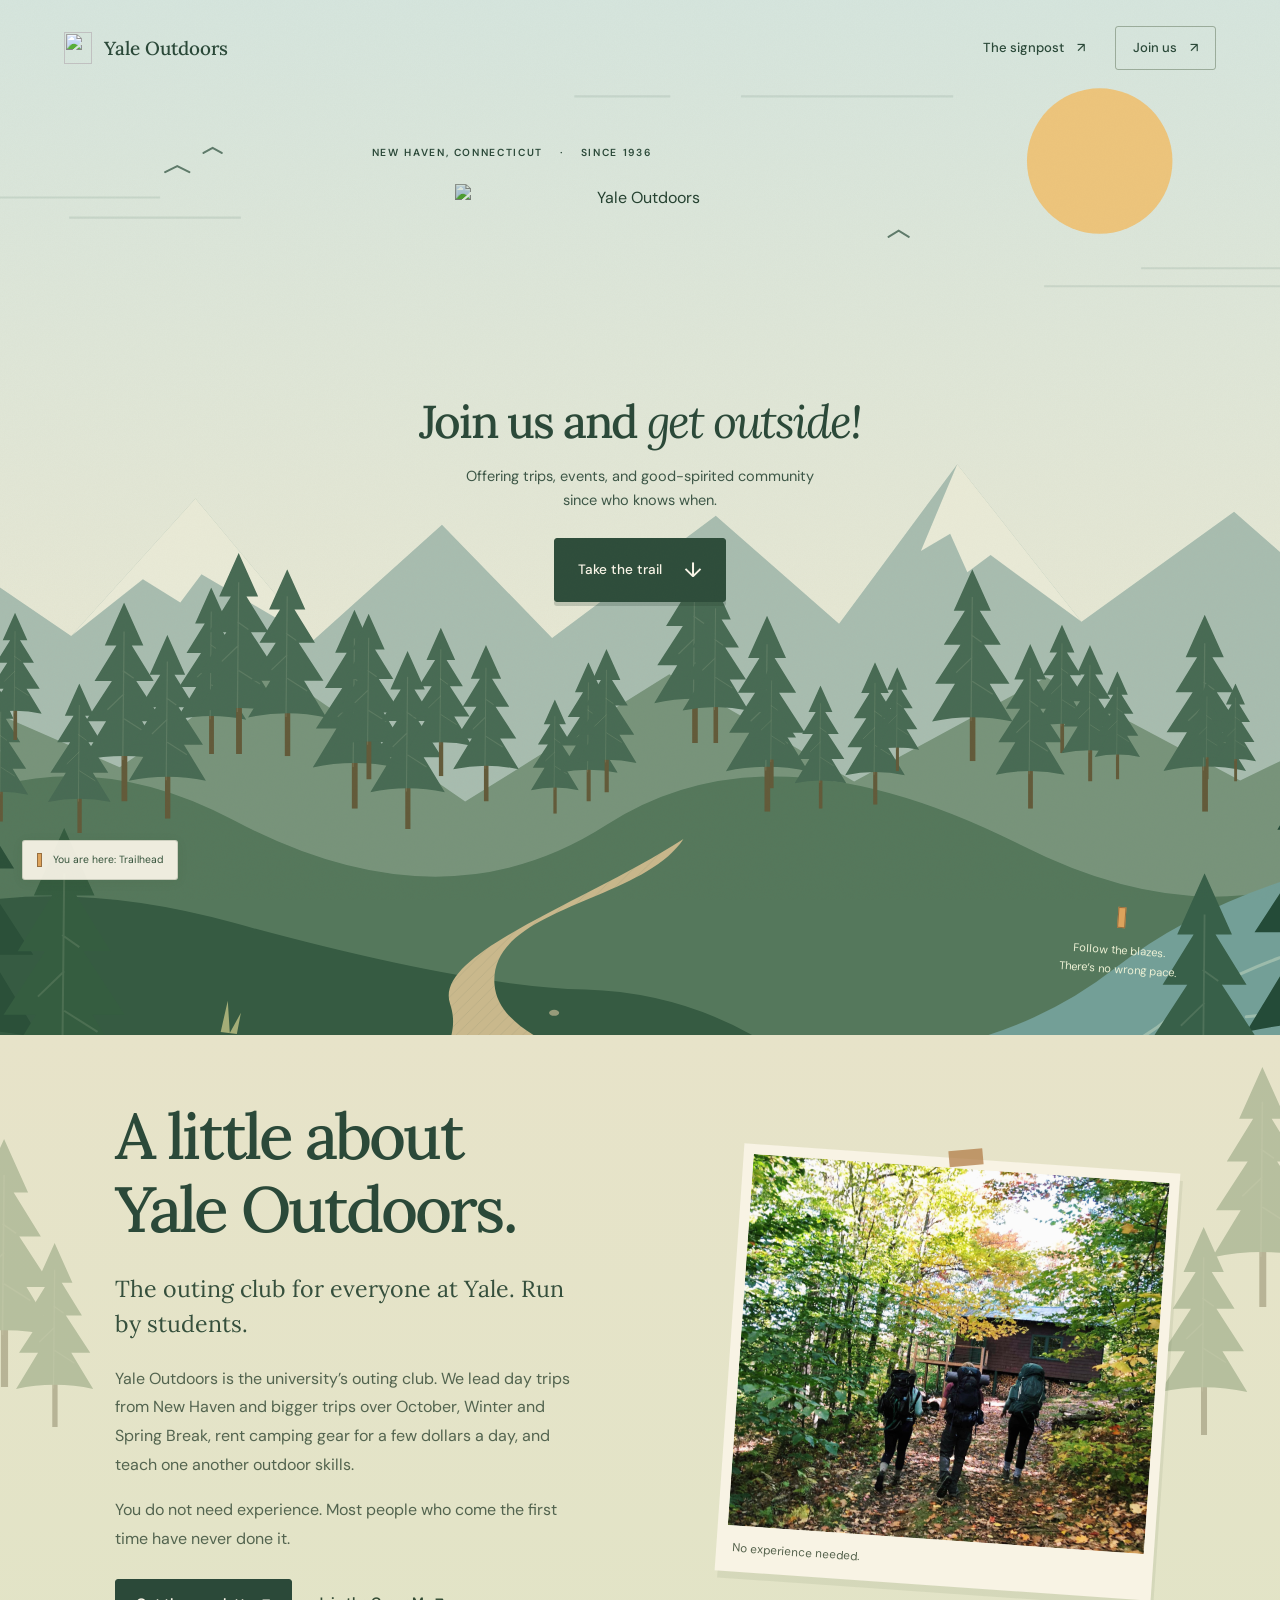
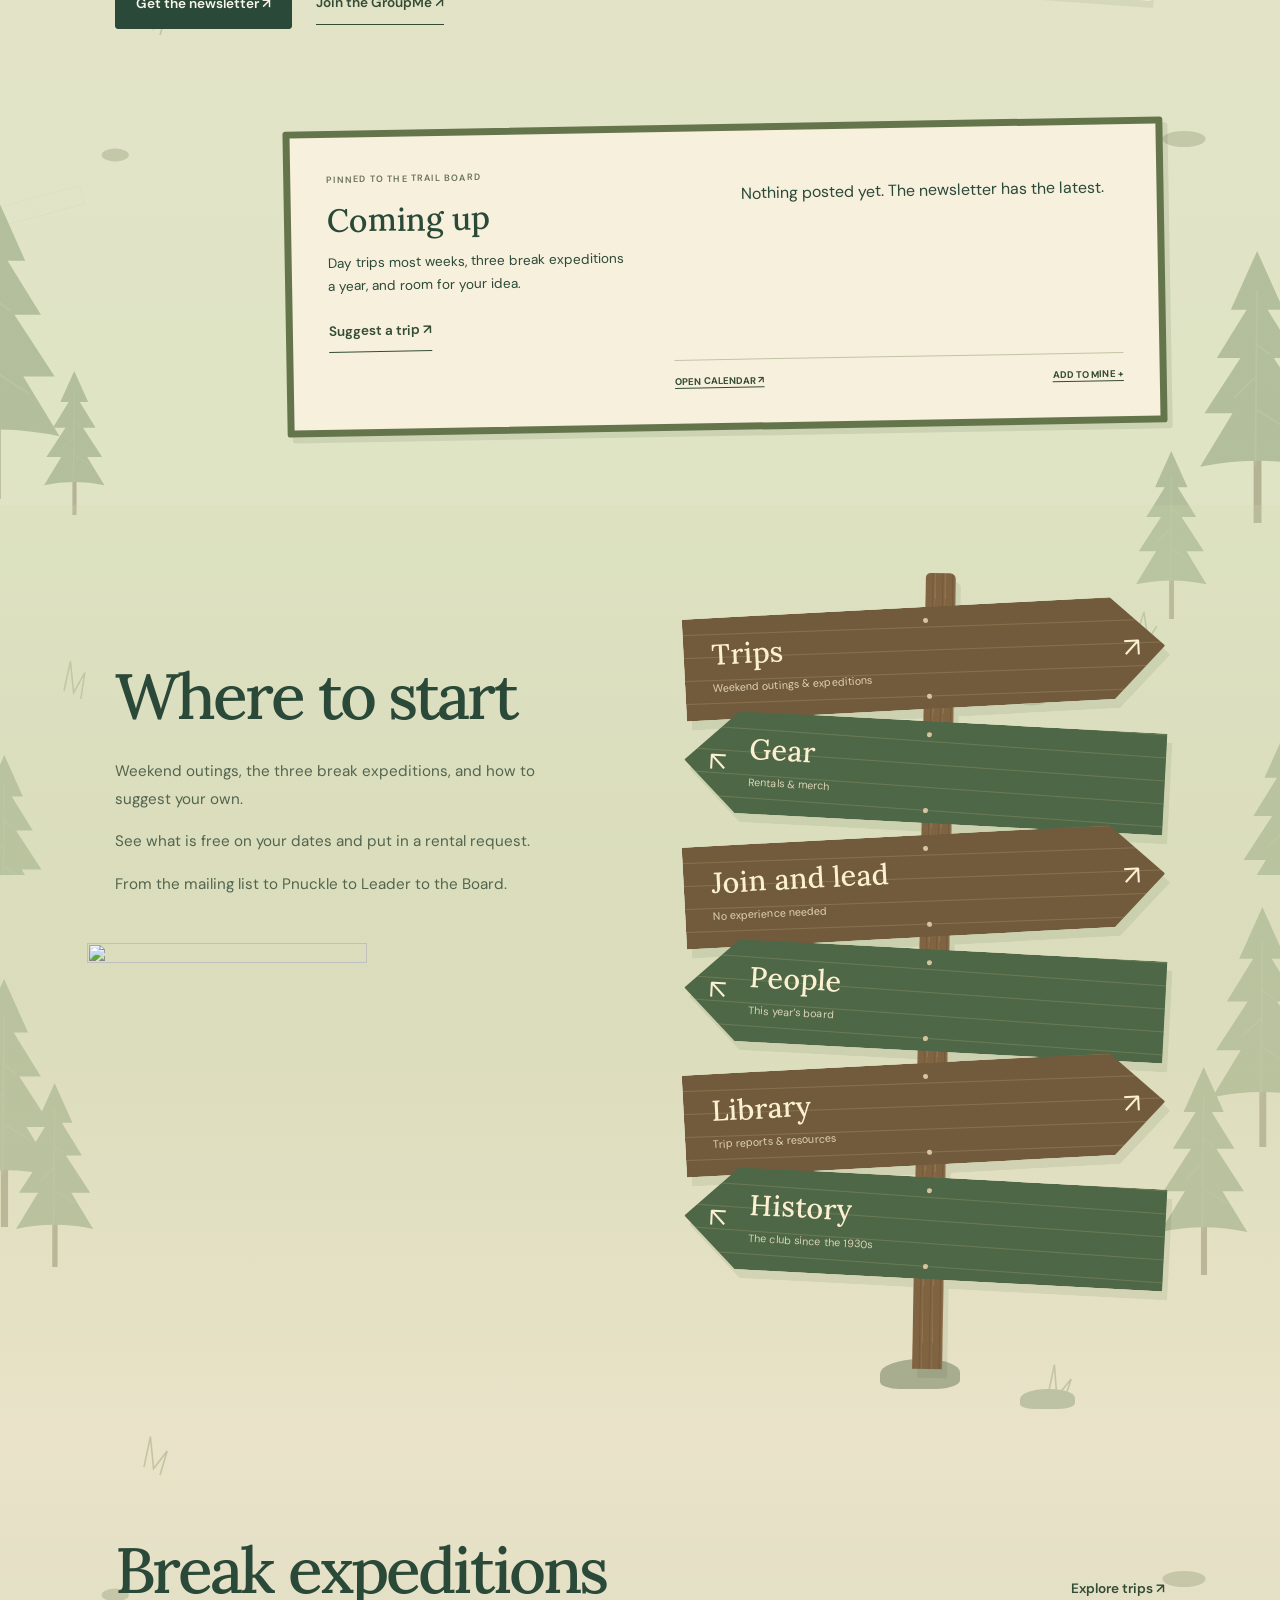
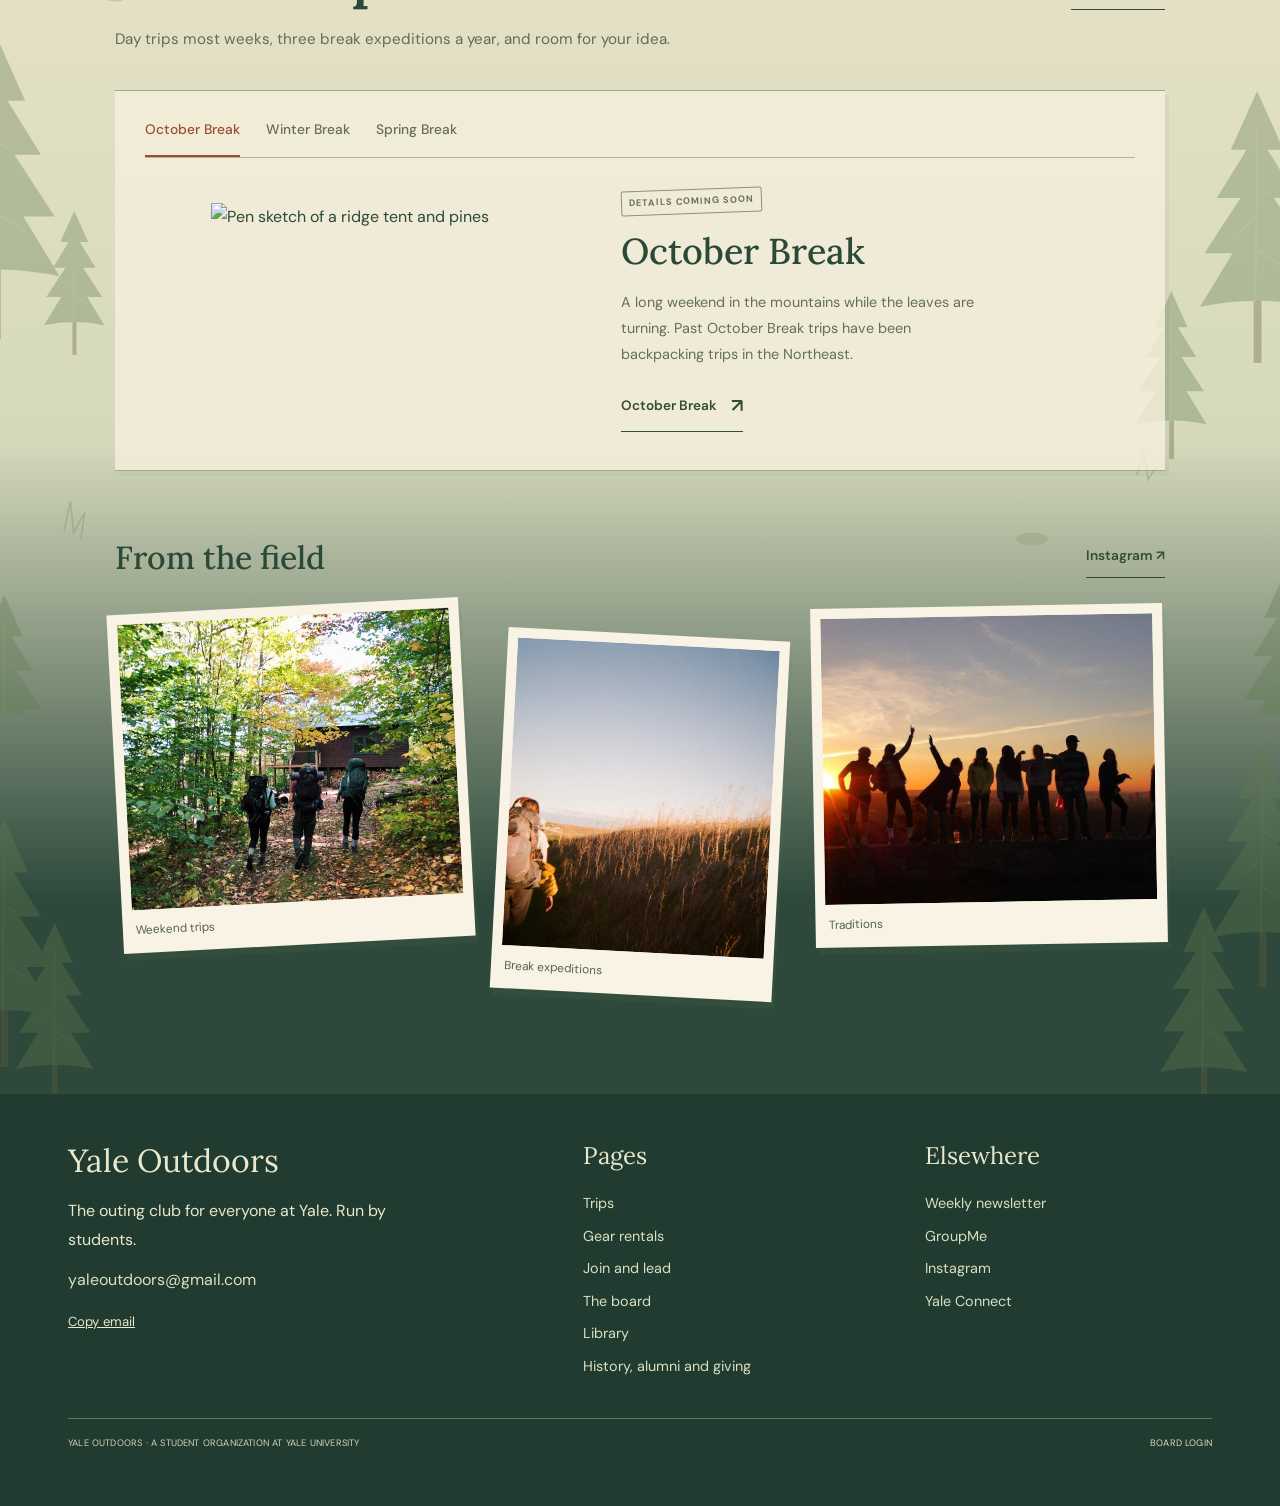
==== commit 8bbd51e9: "update trail" ====
--- a/site/index.html
+++ b/site/index.html
@@ -6,20 +6,16 @@
 <link href="https://fonts.googleapis.com/css2?family=DM+Sans:wght@400;500;600;700&family=Lora:ital,wght@0,400;0,500;0,600;1,400;1,500&display=swap" rel="stylesheet"><link rel="stylesheet" href="style.css"><link rel="stylesheet" href="trail.css">
 </head><body class="hike-home">
 <a class="skip" href="#main">Skip to content</a>
-<header class="hike-header"><a class="hike-brand" href="#trailhead"><img src="img/tree-black.png" alt="" width="32" height="38"><span>Yale Outdoors</span></a><nav aria-label="Trail shortcuts"><a href="#junction">The signpost <span aria-hidden="true">↗</span></a><a class="map-shortcut" href="#trail-map">Trail map <span aria-hidden="true">⌁</span></a></nav></header>
-<nav class="trail-guide" aria-label="Stops along the homepage"><span class="guide-line" aria-hidden="true"></span><a href="#trailhead" aria-current="location"><i></i><span>Trailhead</span></a><a href="#clearing"><i></i><span>The clearing</span></a><a href="#junction"><i></i><span>The junction</span></a><a href="#lookout"><i></i><span>The lookout</span></a><a href="#trail-map"><i></i><span>Trail map</span></a><a href="#campfire"><i></i><span>Campfire</span></a></nav>
+<header class="hike-header"><a class="hike-brand" href="#trailhead"><img src="img/tree-black.png" alt="" width="32" height="38"><span>Yale Outdoors</span></a><nav aria-label="Trail shortcuts"><a href="#junction">The signpost <span aria-hidden="true">↗</span></a><a class="map-shortcut" href="join.html">Join us <span aria-hidden="true">↗</span></a></nav></header>
 <main id="main">
 <section class="trailhead" id="trailhead" data-trail-stop="Trailhead" aria-labelledby="homeTitle">
 <div class="trail-landscape" aria-hidden="true"></div>
 <div class="trailhead-copy"><p class="trail-kicker">New Haven, Connecticut <span>·</span> Since 1936</p><img class="hike-logo" src="img/logo-black.png" alt="Yale Outdoors" width="1500" height="803" fetchpriority="high"><h1 id="homeTitle">Join us and <em>get outside!</em></h1><p>Offering trips, events, and good-spirited community<br>since who knows when.</p><a class="start-walk" href="#clearing">Take the trail <span aria-hidden="true">↓</span></a></div>
-<a class="trailhead-map" href="#trail-map"><span aria-hidden="true">⌁</span> Just looking for something?<br><b>Open the trail map ↗</b></a>
 <div class="trailhead-note" aria-hidden="true"><span class="blaze"></span> Follow the blazes.<br>There’s no wrong pace.</div>
 </section>
 <div class="trail-walk" id="trailWalk">
-<svg class="walking-route" aria-hidden="true"><path id="trailTrackEdge"/><path id="trailTrack"/><path id="trailTrackDashes"/><circle id="trailWalker" r="9"/></svg>
 <section class="hike-stop clearing" id="clearing" data-trail-stop="The clearing" aria-labelledby="clearingTitle">
-<span class="route-anchor" data-route-x="66" aria-hidden="true"></span>
-<div class="hike-container"><div class="stop-heading"><span class="mile-marker">01</span><p class="trail-kicker">The clearing</p></div>
+<div class="hike-container">
 <div class="clearing-grid"><div class="hike-copy"><h2 id="clearingTitle">A little about<br>Yale Outdoors.</h2><p class="large-copy">The outing club for everyone at Yale. Run by students.</p><p>Yale Outdoors is the university’s outing club. We lead day trips from New Haven and bigger trips over October, Winter and Spring Break, rent camping gear for a few dollars a day, and teach one another outdoor skills.</p><p>You do not need experience. Most people who come the first time have never done it.</p><div class="row"><a class="btn solid" href="https://forms.gle/SaASJQefPbpXcXjK9">Get the newsletter ↗</a><a class="text-link" href="https://tinyurl.com/ycyogroupme">Join the GroupMe ↗</a></div></div>
 <figure class="trail-photo clearing-photo"><div class="photo-pin" aria-hidden="true"></div><img src="photos/club-trail.jpg" alt="Backpackers arriving at a cabin in autumn woods" width="2667" height="2000" loading="lazy"><figcaption>No experience needed.</figcaption></figure></div>
 <div class="trail-bulletin"><div class="bulletin-title"><p class="trail-kicker">Pinned to the trail board</p><h3>Coming up</h3><p>Day trips most weeks, three break expeditions a year, and room for your idea.</p><a class="text-link" href="trips.html#suggest">Suggest a trip ↗</a></div><aside class="calbox" id="homeCal" aria-label="Club calendar">
@@ -29,8 +25,7 @@
 </div><img class="edge-sketch pack-sketch" src="img/sketch-pack.svg" alt="" width="300" height="330" loading="lazy">
 </section>
 <section class="hike-stop junction" id="junction" data-trail-stop="The junction" aria-labelledby="junctionTitle">
-<span class="route-anchor" data-route-x="32" aria-hidden="true"></span>
-<div class="hike-container junction-grid"><div class="hike-copy"><div class="stop-heading"><span class="mile-marker">02</span><p class="trail-kicker">The junction</p></div><h2 id="junctionTitle">Where to start</h2><p>Weekend outings, the three break expeditions, and how to suggest your own.</p><p>See what is free on your dates and put in a rental request.</p><p>From the mailing list to Pnuckle to Leader to the Board.</p><a class="text-link" href="#trail-map">See the whole map <span aria-hidden="true">↓</span></a><img class="junction-hikers" src="img/sketch-hikers.svg" alt="" width="540" height="420" loading="lazy"></div>
+<div class="hike-container junction-grid"><div class="hike-copy"><h2 id="junctionTitle">Where to start</h2><p>Weekend outings, the three break expeditions, and how to suggest your own.</p><p>See what is free on your dates and put in a rental request.</p><p>From the mailing list to Pnuckle to Leader to the Board.</p><img class="junction-hikers" src="img/sketch-hikers.svg" alt="" width="540" height="420" loading="lazy"></div>
 <nav class="wood-signpost" aria-label="Explore Yale Outdoors"><div class="signpost-pole" aria-hidden="true"></div>
 <a class="wood-sign points-right" href="trips.html"><span>Trips</span><small>Weekend outings &amp; expeditions</small><b aria-hidden="true">↗</b></a>
 <a class="wood-sign points-left" href="gear.html"><span>Gear</span><small>Rentals &amp; merch</small><b aria-hidden="true">↖</b></a>
@@ -41,8 +36,7 @@
 </nav></div><span class="ground-rock rock-a" aria-hidden="true"></span><span class="ground-rock rock-b" aria-hidden="true"></span>
 </section>
 <section class="hike-stop lookout" id="lookout" data-trail-stop="The lookout" aria-labelledby="lookoutTitle">
-<span class="route-anchor" data-route-x="76" aria-hidden="true"></span>
-<div class="hike-container"><div class="stop-heading"><span class="mile-marker">03</span><p class="trail-kicker">The lookout</p></div><div class="lookout-title"><h2 id="lookoutTitle">Break expeditions</h2><a class="text-link" href="trips.html#breaks">Explore trips ↗</a></div><p>Day trips most weeks, three break expeditions a year, and room for your idea.</p>
+<div class="hike-container"><div class="lookout-title"><h2 id="lookoutTitle">Break expeditions</h2><a class="text-link" href="trips.html#breaks">Explore trips ↗</a></div><p>Day trips most weeks, three break expeditions a year, and room for your idea.</p>
 <div class="expedition-notebook"><div class="season-tabs" role="tablist" aria-label="Break expeditions">
 <button type="button" role="tab" id="tab-october" aria-controls="panel-october" aria-selected="true" tabindex="0">October Break</button>
 <button type="button" role="tab" id="tab-winter" aria-controls="panel-winter" aria-selected="false" tabindex="-1">Winter Break</button>
@@ -63,21 +57,6 @@
 <div class="field-title"><h3>From the field</h3><a class="text-link" href="https://www.instagram.com/yaleoutdoors/">Instagram ↗</a></div>
 <div class="hike-photos"><figure class="slot has trail-photo" data-slot="home-1" data-alt="Backpackers in autumn woods" data-cap="Weekend trips"><div class="mat"><img class="pic" src="photos/club-trail.jpg" alt="Backpackers in autumn woods" loading="lazy"></div><figcaption>Weekend trips</figcaption><div class="tools"></div></figure><figure class="slot has trail-photo" data-slot="home-2" data-alt="A backpacker following a trail through golden grass" data-cap="Break expeditions"><div class="mat"><img class="pic" src="photos/club-meadow.jpg" alt="A backpacker following a trail through golden grass" loading="lazy"></div><figcaption>Break expeditions</figcaption><div class="tools"></div></figure><figure class="slot has trail-photo" data-slot="home-3" data-alt="Club members gathered at sunset" data-cap="Traditions"><div class="mat"><img class="pic" src="photos/club-sunset.jpg" alt="Club members gathered at sunset" loading="lazy"></div><figcaption>Traditions</figcaption><div class="tools"></div></figure></div>
 </div></section>
-<section class="hike-stop map-stop" id="trail-map" data-trail-stop="Trail map" aria-labelledby="mapTitle"><span class="route-anchor" data-route-x="23" aria-hidden="true"></span><div class="hike-container"><div class="stop-heading"><span class="mile-marker">04</span><p class="trail-kicker">Find your way</p></div>
-<div class="map-intro"><h2 id="mapTitle">One club.<br>Plenty of paths.</h2><p>Choose a stop to explore.<br>Each one leads to a page of Yale Outdoors.</p></div>
-<div class="trail-map-paper"><div class="map-paper-top"><span>Yale Outdoors</span><span>Trail directory · est. 1936</span></div>
-<nav class="illustrated-map" aria-label="Yale Outdoors page map">
-<svg viewBox="0 0 1000 620" preserveAspectRatio="none" aria-hidden="true"><defs><pattern id="mapGrid" width="48" height="48" patternUnits="userSpaceOnUse"><path d="M48 0H0V48" fill="none" stroke="#69836a" stroke-opacity=".1"/></pattern></defs><path fill="url(#mapGrid)" d="M0 0h1000v620H0z"/><g fill="none" stroke="#9baa87" stroke-width="1" opacity=".45"><path d="M-70 180Q70-70 290 60T540 160 840 0m-900 210Q70-40 285 95t255 95T850 30m-900 210Q75 0 285 130t260 100T870 70m-900 210Q90 40 285 165t260 100T885 110M590 610q140-240 330-120t150-120m-510 240q150-200 330-95t160-115m-540 210q160-170 340-80t150-110"/></g><path d="M125 420C90 230 270 160 335 220S330 460 495 420 495 100 665 150C730 100 740 200 790 273S810 460 870 420" fill="none" stroke="#b27d48" stroke-width="4" stroke-dasharray="8 9" stroke-linecap="round"/><path d="M80 585q220-120 400-40t440 5" fill="none" stroke="#9abbb0" stroke-width="30" opacity=".5"/><g fill="#7e976f" opacity=".7"><path d="m100 100-18 36h36zm25 45-12 25h24zm720 52-18 36h36zm30 40-14 29h28zM360 510l-17 35h34zm35 15-12 25h24z"/></g></svg>
-<a class="map-point" style="--x:12.5%;--y:67.7%" href="trips.html"><span class="map-dot">01</span><strong>Trips</strong><small>Weekend trips &amp; breaks</small></a>
-<a class="map-point" style="--x:33.5%;--y:35.5%" href="gear.html"><span class="map-dot">02</span><strong>Gear</strong><small>The gear room</small></a>
-<a class="map-point" style="--x:49.5%;--y:67.7%" href="join.html"><span class="map-dot">03</span><strong>Join and lead</strong><small>Where to start</small></a>
-<a class="map-point" style="--x:66.5%;--y:24.2%" href="people.html"><span class="map-dot">04</span><strong>People</strong><small>The board</small></a>
-<a class="map-point" style="--x:87%;--y:67.7%" href="library.html"><span class="map-dot">06</span><strong>Library</strong><small>Trip reports</small></a>
-<a class="map-point map-history" style="--x:79%;--y:44%" href="history.html"><span class="map-dot">05</span><strong>History</strong><small>Since the 1930s</small></a>
-<span class="map-compass" aria-hidden="true">N<br>↑<br><span>W + E</span><br>S</span>
-</nav><div class="map-key"><span><i></i> A path to another page</span><span class="map-visited-key" hidden>✓ Visited this session</span><span>Illustrated map · not to scale</span></div></div>
-</div></section>
-<section class="hike-stop campfire" id="campfire" data-trail-stop="Campfire" aria-labelledby="campTitle"><span class="route-anchor" data-route-x="55" aria-hidden="true"></span><div class="camp-stars" aria-hidden="true">✦ <span>·</span> ✧ <span>·</span> ✦</div><div class="hike-container camp-grid"><div class="camp-illustration" aria-hidden="true"><img src="img/sketch-camp.svg" alt="" width="440" height="310"><div class="camp-flame"><i></i><i></i><i></i></div><div class="camp-logs"></div></div><div class="hike-copy"><div class="stop-heading"><span class="mile-marker">05</span><p class="trail-kicker">Around the campfire</p></div><h2 id="campTitle">Join us and<br><em>get outside!</em></h2><p>Offering trips, events, and good-spirited community since who knows when.</p><div class="row"><a class="btn solid" href="https://forms.gle/SaASJQefPbpXcXjK9">Get the newsletter ↗</a><a class="text-link" href="join.html">Join and lead ↗</a></div><a class="back-to-trailhead" href="#trailhead">↑ Back to the trailhead</a></div></div><img class="camp-forest" src="img/trail-forest.svg" alt="" width="1600" height="420" loading="lazy"></section>
 </div></main>
 <footer class="foot"><div class="wrap">
 <div class="grid">
--- a/site/trail.css
+++ b/site/trail.css
@@ -44,33 +44,18 @@
 .trailhead-note{position:absolute;bottom:56px;right:8%;font:400 .7rem/1.7 var(--body);color:#edf1d5;text-align:center;transform:rotate(4deg)}
 .blaze{display:inline-block;width:8px;height:21px;background:#dda35c;border:1px solid #986f3f}
 .trailhead-note .blaze{display:block;margin:0 auto 13px}
-.trail-guide{position:fixed;right:20px;top:50%;transform:translateY(-50%);z-index:18;display:flex;flex-direction:column;gap:20px;width:110px}
-.guide-line{position:absolute;right:5px;top:8px;bottom:8px;width:1px;background:#56745150;z-index:-1}
-.trail-guide a{display:flex;flex-direction:row-reverse;gap:12px;align-items:center;text-decoration:none;color:#526a52;font-size:.6rem;line-height:1.2;text-align:right;padding:4px 0}
-.trail-guide i{display:block;flex:none;width:11px;height:11px;border:2px solid #577250;border-radius:50%;background:#e9e5cf}
-.trail-guide a[aria-current="location"] i{background:#a65232;border-color:#f3eddb;box-shadow:0 0 0 2px #a65232}
-.trail-guide a[aria-current="location"]{font-weight:700;color:#963f24}
-.trail-guide a span{opacity:0;transition:opacity .2s}
-.trail-guide:hover a span,.trail-guide:focus-within a span,.trail-guide a[aria-current="location"] span{opacity:1}
 .trail-position{position:fixed;left:22px;bottom:20px;z-index:18;display:flex;gap:11px;align-items:center;padding:10px 14px;background:#faf6e9ed;border:1px solid #63755b40;border-radius:3px;font-size:.65rem;color:#36533b;box-shadow:0 2px 12px #283b2410;pointer-events:none}
 .trail-position .blaze{width:5px;height:14px}
 .trail-walk{position:relative;isolation:isolate;background:linear-gradient(#e7e3c9 0%,#dfe4c5 30%,#eae3c9 61%,#d5d9bc 80%,#2e493b 94%)}
 .trail-walk::before{content:"";position:absolute;inset:0;background:url("img/trail-margins.svg") center top/100% auto repeat-y;opacity:.35;pointer-events:none;z-index:0}
-.walking-route{position:absolute;inset:0;width:100%;height:100%;overflow:visible;pointer-events:none;z-index:1}
-.walking-route path{fill:none;stroke-linecap:round;stroke-linejoin:round}
-#trailTrackEdge{stroke:#a6a578;stroke-width:59;opacity:.25}
-#trailTrack{stroke:#d1bd8d;stroke-width:52;opacity:.65}
-#trailTrackDashes{stroke:#b49b6d;stroke-width:1.5;stroke-dasharray:2 11}
-#trailWalker{fill:#a45231;stroke:#faf0d4;stroke-width:4}
-.hike-stop{position:relative;padding:100px 0 110px;overflow:clip}
+.hike-stop{position:relative;padding:75px 0 85px;overflow:clip}
 .hike-container{position:relative;z-index:2;width:min(1050px,calc(100% - 100px));margin:auto}
-.route-anchor{position:absolute;top:20px;left:0;visibility:hidden}
 .stop-heading{display:flex;align-items:center;gap:14px;margin:0 0 28px}
 .mile-marker{display:grid;place-items:center;flex:none;width:35px;height:43px;border:1px solid #7d8867;border-radius:14px 14px 2px 2px;font-size:.68rem;font-weight:600;background:#f0eddc}
 .hike-copy{max-width:460px}
 .hike-copy>p{color:#53644f;max-width:43ch}
 .hike-copy .row{margin-top:26px;gap:12px 24px}
-.clearing{padding-top:90px;padding-bottom:100px}
+.clearing{padding-top:65px;padding-bottom:75px}
 .clearing-grid{display:grid;grid-template-columns:1.1fr .9fr;align-items:center;gap:80px}
 .hike-home .large-copy{font:400 1.45rem/1.5 var(--display);color:#354f3c}
 .trail-photo{padding:10px;background:#f8f3e4;box-shadow:3px 7px 0 #6874551c;margin:0;position:relative;transform:rotate(3deg)}
@@ -92,7 +77,7 @@
 .trail-bulletin .board-list .d{font-size:.63rem;color:#855a32}
 .trail-bulletin .board-list .t{font-size:.75rem;line-height:1.5;overflow-wrap:anywhere}
 .trail-bulletin .calstrip{font-size:.6rem;letter-spacing:.01em;padding:15px 0 0;margin-top:10px;justify-content:space-between;border-color:#c1c5a5}
-.junction{padding:110px 0 120px;background:linear-gradient(#ced7ae33,#c1cca04d,transparent)}
+.junction{padding:80px 0 90px;background:linear-gradient(#ced7ae33,#c1cca04d,transparent)}
 .junction-grid{display:grid;grid-template-columns:1fr 1.05fr;gap:110px;align-items:start}
 .junction .hike-copy{padding-top:75px}
 .junction .hike-copy>p{font-size:.95rem}
@@ -112,7 +97,7 @@
 .hike-home .wood-sign:focus-visible{outline:3px dashed #f7d38c;outline-offset:-9px;background:#a35332;color:#fff8e5;transform:rotate(0)}
 .ground-rock{position:absolute;width:80px;height:30px;background:#a8ad8f;border-radius:50% 45% 30% 25%;right:25%;bottom:70px}
 .rock-b{right:16%;width:55px;height:20px;bottom:50px;background:#bec2a5}
-.lookout{padding-top:100px;padding-bottom:100px}
+.lookout{padding-top:75px;padding-bottom:75px}
 .lookout-title{display:flex;align-items:baseline;justify-content:space-between;gap:24px}
 .lookout-title h2{margin-bottom:20px}
 .lookout-title+p{color:#626d53;font-size:.95rem}
@@ -182,11 +167,11 @@
 .hike-home .foot .mini{font-size:.58rem;border-color:#61785e}
 @keyframes flame{to{transform:rotate(-10deg) scale(.94,1.06)}}
 @media(min-width:1500px){.hike-container{width:1080px}.trailhead{height:1000px}.trailhead-copy{padding-top:165px}.hike-logo{width:390px}}
-@media(max-width:1150px){.trail-guide{display:none}.hike-container{width:calc(100% - 90px)}.junction-grid{gap:65px}.clearing-grid{gap:50px}.hike-header{padding-inline:35px}}
+@media(max-width:1150px){.hike-container{width:calc(100% - 90px)}.junction-grid{gap:65px}.clearing-grid{gap:50px}.hike-header{padding-inline:35px}}
 @media(max-width:820px){
  .trailhead{min-height:830px;height:100svh}.trail-landscape{background-size:auto 100%;background-position:50% bottom}.trailhead-copy{padding-top:130px}.hike-logo{width:320px}
  .trailhead-copy>p br{display:none}.trailhead-note{right:5%;font-size:.6rem}.trailhead-map{font-size:.62rem;bottom:35px}.trailhead-note{bottom:40px}
- .hike-container{width:calc(100% - 80px)}.hike-home h2{font-size:3rem}.hike-stop{padding-top:80px;padding-bottom:80px}.clearing-grid{grid-template-columns:1.1fr .9fr;gap:32px}
+ .hike-container{width:calc(100% - 80px)}.hike-home h2{font-size:3rem}.hike-stop{padding-top:60px;padding-bottom:60px}.clearing-grid{grid-template-columns:1.1fr .9fr;gap:32px}
  .hike-home p{font-size:.93rem}.hike-home .large-copy{font-size:1.25rem}.clearing-photo{margin-top:0}.trail-bulletin{gap:28px;padding:25px;margin-top:65px}
  .junction-grid{grid-template-columns:1fr 1.1fr;gap:40px}.junction .hike-copy{padding-top:35px}.wood-sign{padding-left:20px;min-height:95px}.wood-sign>span{font-size:1.55rem}.wood-sign small{font-size:.57rem}.wood-sign.points-left{padding-left:48px}.wood-sign>b{right:17px}.wood-sign.points-left>b{left:17px}.junction-hikers{width:240px}
  .expedition-notebook{padding:8px 20px}.expedition-notebook .season-panel{gap:28px;padding:28px 0}.expedition-notebook .season-panel h3{font-size:2rem}.hike-photos{gap:20px}
@@ -198,7 +183,7 @@
  .hike-header{padding:20px;gap:12px}.hike-brand{font-size:.95rem;gap:8px}.hike-brand img{width:22px;height:27px}.hike-header nav{gap:0}.hike-header nav>a:first-child{display:none}.hike-header nav .map-shortcut{font-size:.7rem;padding:9px 12px}.hike-header nav a span{margin-left:7px}
  .trailhead{height:900px;min-height:100svh;max-height:1050px}.trail-landscape{background-size:auto 100%;background-position:50% bottom}.trailhead-copy{padding:125px 22px 0}.trailhead-copy .trail-kicker{font-size:.48rem;letter-spacing:.11em}.trailhead-copy .trail-kicker span{padding:0 7px}.hike-logo{width:min(300px,82vw);margin:30px auto 20px}
  .hike-home .trailhead h1{font-size:2.05rem;margin-bottom:18px;max-width:12ch;margin-inline:auto}.hike-home .trailhead-copy>p:not(.trail-kicker){font-size:.84rem;max-width:32ch;line-height:1.8}.start-walk{font-size:.8rem;padding:12px 19px}.trailhead-note{right:23px;bottom:37px;font-size:.55rem;max-width:16ch}.trailhead-map{left:23px;bottom:37px;max-width:19ch;font-size:.57rem}.trailhead-map>span{font-size:2rem}
- .hike-home section{scroll-margin-top:25px}.hike-stop{padding:65px 0 70px 26px}.hike-container{width:calc(100% - 50px)}.hike-home h2{font-size:2.5rem;line-height:1.16;margin-bottom:23px}.stop-heading{gap:12px;margin-bottom:24px}.mile-marker{width:30px;height:37px;font-size:.6rem}.hike-home .trail-kicker{font-size:.57rem}.hike-home p{font-size:.9rem;line-height:1.8}
+ .hike-home section{scroll-margin-top:25px}.hike-stop{padding:45px 0 50px 26px}.hike-container{width:calc(100% - 50px)}.hike-home h2{font-size:2.5rem;line-height:1.16;margin-bottom:23px}.stop-heading{gap:12px;margin-bottom:24px}.mile-marker{width:30px;height:37px;font-size:.6rem}.hike-home .trail-kicker{font-size:.57rem}.hike-home p{font-size:.9rem;line-height:1.8}
  .clearing-grid{grid-template-columns:1fr;gap:28px}.hike-copy{max-width:none}.hike-copy .row{gap:12px 20px}.hike-home .btn{font-size:.78rem;padding:13px 16px}.hike-home .text-link{font-size:.77rem}.clearing-photo{width:88%;margin:14px auto 0}.trail-photo>img{aspect-ratio:1.2}.trail-photo figcaption{font-size:.66rem}
  .trail-bulletin{grid-template-columns:1fr;gap:22px;padding:22px 18px;margin-top:60px;border-width:5px;transform:rotate(-1deg)}.bulletin-title h3{font-size:1.85rem}.bulletin-title p{margin-bottom:10px}.trail-bulletin .calbox{min-height:0}.trail-bulletin .agenda{max-height:290px}.trail-bulletin .board-list li{grid-template-columns:48px 1fr}.trail-bulletin .board-list b{font-size:.87rem}.trail-bulletin .board-list .t{font-size:.7rem}.trail-bulletin .calstrip{font-size:.53rem;gap:6px}
  .junction-grid{grid-template-columns:1fr;gap:30px}.junction .hike-copy{padding-top:0}.junction .hike-copy>p{font-size:.9rem}.junction-hikers{display:none}.wood-signpost{width:100%;max-width:380px;margin:auto;padding-bottom:65px;gap:10px}.wood-sign{padding-top:18px;padding-bottom:18px;min-height:90px}.wood-sign>span{font-size:1.65rem}.wood-sign small{font-size:.6rem}.wood-sign::after{box-shadow:0 65px #d6c4a0}.ground-rock{bottom:50px;right:30%;width:55px;height:20px}.rock-b{bottom:35px;right:15%;width:40px;height:15px}
@@ -208,8 +193,7 @@
  .map-point{min-width:50px;padding:0 3px 7px}.map-point strong{font-size:.8rem;max-width:11ch;line-height:1.3;margin-top:8px;padding:1px 3px}.map-point small{display:none}.map-dot{width:29px;height:29px;font-size:.55rem;box-shadow:0 0 0 4px #f4efd8}.map-point:hover{transform:translate(-50%,-18px)}.map-compass{font-size:.5rem;right:4%;top:9%}.map-key{font-size:.48rem;gap:9px;padding-top:12px}.map-key>span:last-child{width:100%}
  .campfire{padding:65px 0 150px 26px;min-height:0}.camp-stars{padding-bottom:35px;font-size:1rem}.camp-grid{grid-template-columns:1fr;gap:25px}.camp-illustration{min-height:210px;max-width:300px;margin:auto;width:100%;order:2}.camp-illustration>img{transform:none}.campfire .hike-copy{order:1}.campfire .hike-copy>p{font-size:.9rem}.campfire h2{font-size:2.7rem}.camp-forest{height:155px}.camp-flame{bottom:8px;transform:scale(.75)}.camp-logs{bottom:0;transform:scale(.8) rotate(15deg)}.back-to-trailhead{font-size:.67rem;margin-top:20px}
  .trail-position{left:10px;bottom:10px;padding:8px 11px;font-size:.55rem;gap:8px}.trail-position .blaze{height:11px;width:4px}.hike-home .foot{padding-bottom:60px}.hike-home .foot .mini{font-size:.52rem}
- #trailTrackEdge{stroke-width:23}#trailTrack{stroke-width:20}#trailTrackDashes{stroke-width:1;stroke-dasharray:2 9}#trailWalker{r:6;stroke-width:3}
  .strap{flex-wrap:wrap;gap:8px 18px}.trail-return{flex-basis:100%;text-align:left}
 }
 @media(prefers-reduced-motion:reduce){.trail-landscape{transform:none}.camp-flame i{animation:none}.hike-home a{transition:none}}
-@media print{.hike-header,.trail-guide,.trail-position,.walking-route,.trail-landscape,.camp-stars,.camp-forest{display:none}.trailhead{height:auto;min-height:0}.trailhead-copy{padding:20px}.hike-stop{padding:25px 0}.hike-container{width:100%}.campfire{background:#fff;color:#000}.wood-sign{clip-path:none;transform:none;background:#fff;color:#000;border:1px solid #888}.trail-map-paper{transform:none;box-shadow:none}}
+@media print{.hike-header,.trail-position,.trail-landscape,.camp-stars,.camp-forest{display:none}.trailhead{height:auto;min-height:0}.trailhead-copy{padding:20px}.hike-stop{padding:25px 0}.hike-container{width:100%}.campfire{background:#fff;color:#000}.wood-sign{clip-path:none;transform:none;background:#fff;color:#000;border:1px solid #888}.trail-map-paper{transform:none;box-shadow:none}}
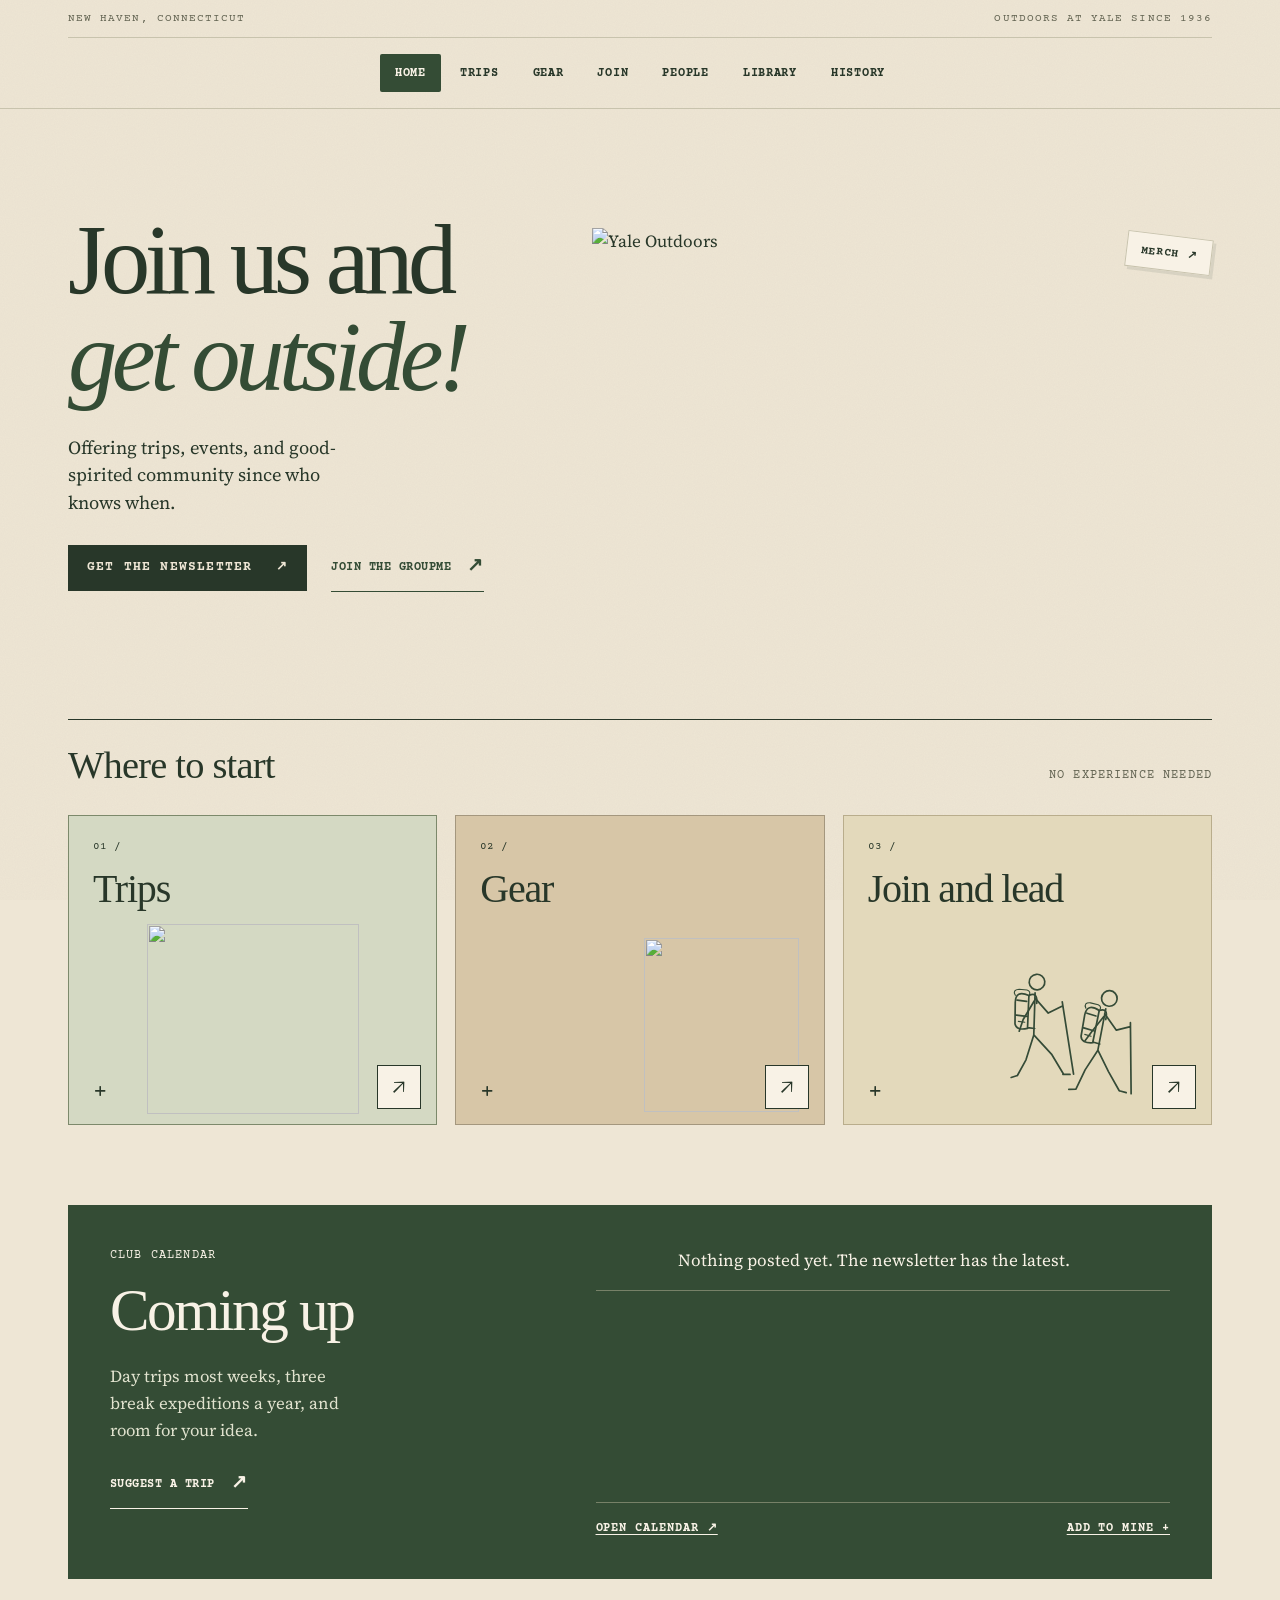
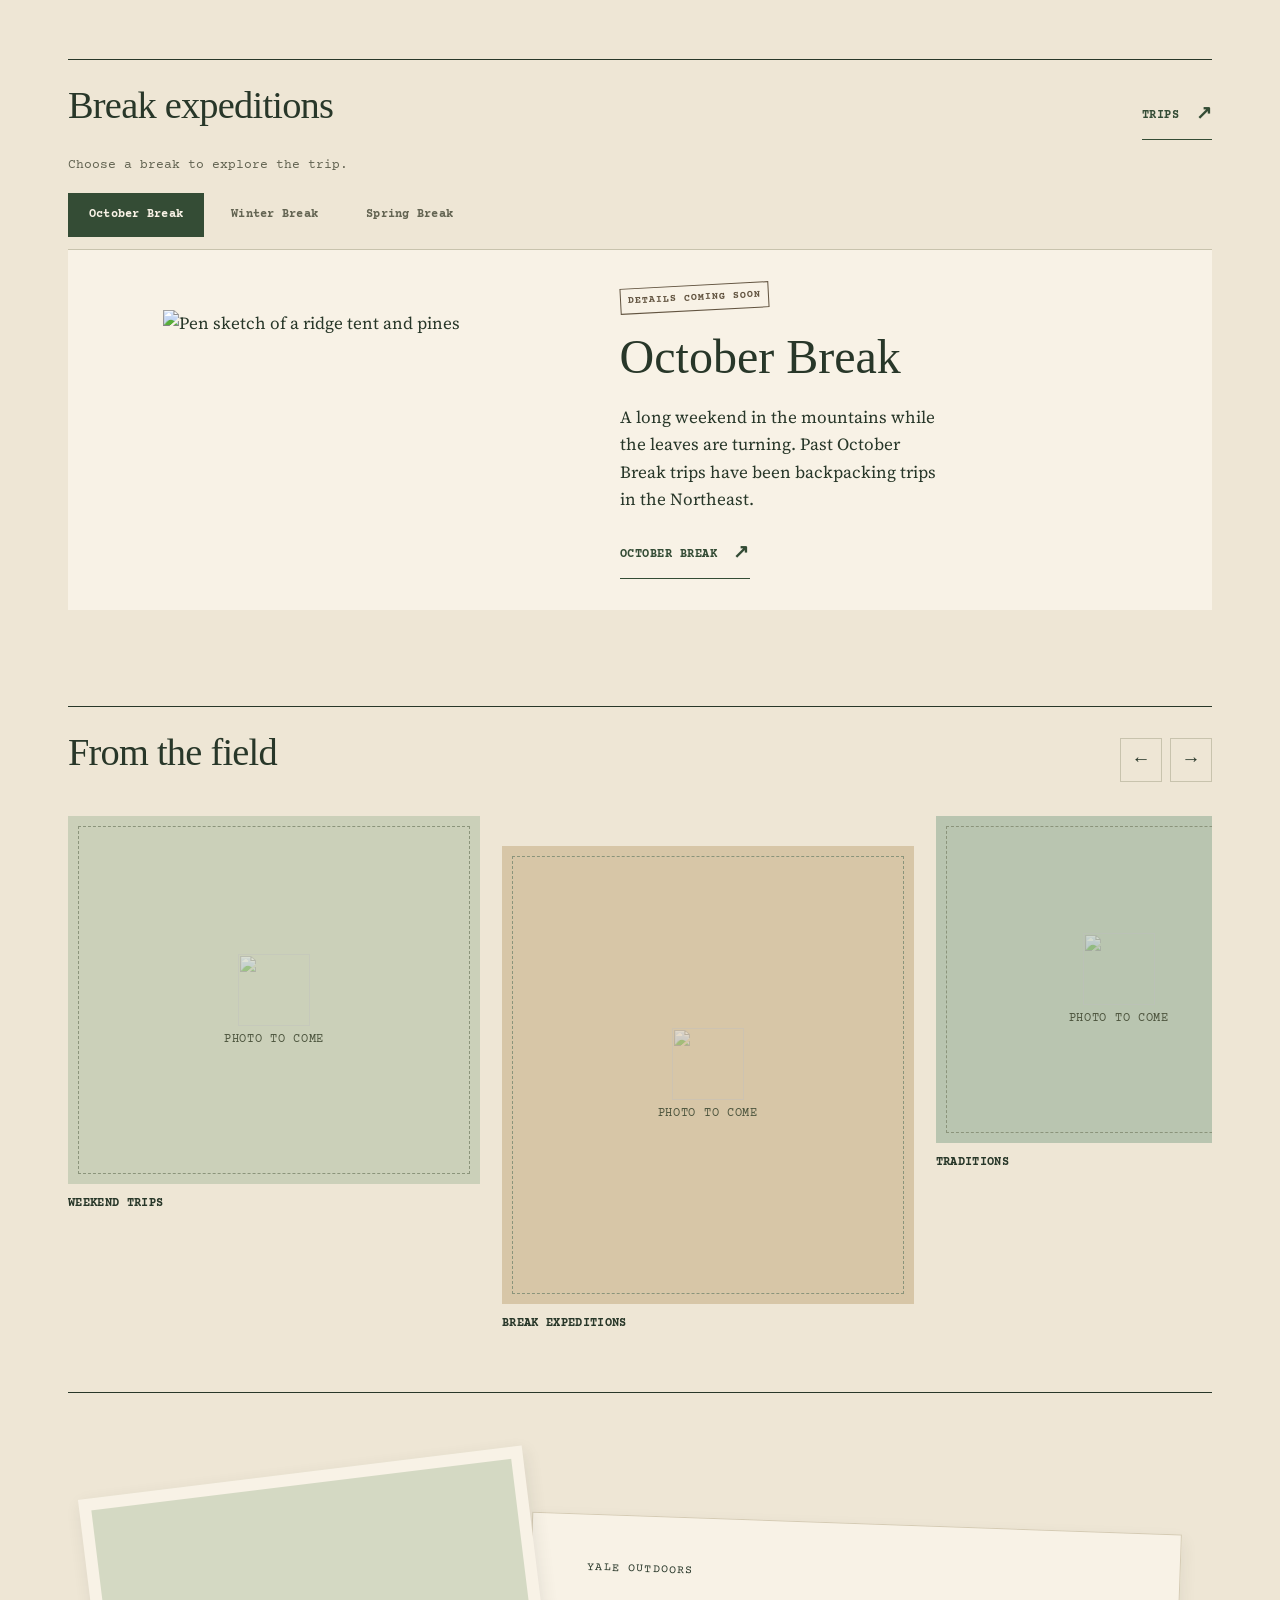
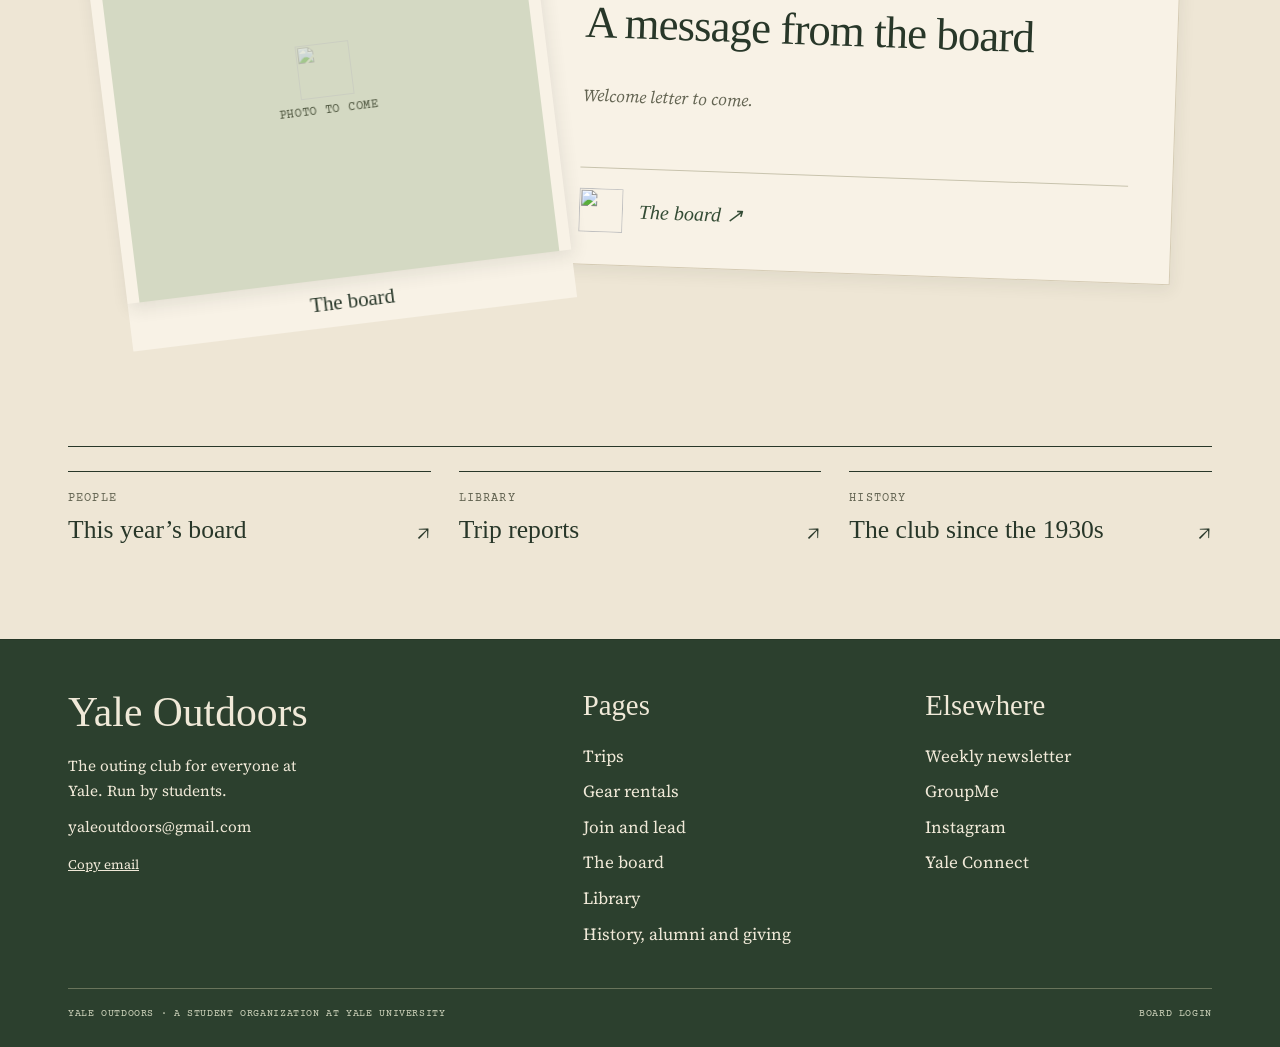
==== commit 554ef646: "update design" ====
--- a/site/index.html
+++ b/site/index.html
@@ -1,43 +1,78 @@
 <!doctype html>
-<html lang="en"><head>
-<meta charset="utf-8"><meta name="viewport" content="width=device-width, initial-scale=1, viewport-fit=cover">
-<title>Yale Outdoors · Take the trail</title><meta name="description" content="Take a walk through Yale Outdoors: trips, gear, and good-spirited community. No experience needed.">
-<link rel="icon" href="img/favicon.png"><link rel="preconnect" href="https://fonts.googleapis.com"><link rel="preconnect" href="https://fonts.gstatic.com" crossorigin>
-<link href="https://fonts.googleapis.com/css2?family=DM+Sans:wght@400;500;600;700&family=Lora:ital,wght@0,400;0,500;0,600;1,400;1,500&display=swap" rel="stylesheet"><link rel="stylesheet" href="style.css"><link rel="stylesheet" href="trail.css">
-</head><body class="hike-home">
+<html lang="en">
+<head>
+<meta charset="utf-8">
+<meta name="viewport" content="width=device-width, initial-scale=1, viewport-fit=cover">
+<title>Yale Outdoors</title>
+<meta name="description" content="Yale Outdoors, the outing club at Yale: trips, gear rentals and outdoor skills.">
+<link rel="icon" href="img/favicon.png">
+<link rel="preconnect" href="https://fonts.googleapis.com"><link rel="preconnect" href="https://fonts.gstatic.com" crossorigin>
+<link href="https://fonts.googleapis.com/css2?family=Courier+Prime:wght@400;700&family=IM+Fell+English:ital@0;1&family=Source+Serif+4:ital,opsz,wght@0,8..60,400;0,8..60,600;1,8..60,400&display=swap" rel="stylesheet">
+<link rel="stylesheet" href="style.css">
+</head>
+<body class="home">
 <a class="skip" href="#main">Skip to content</a>
-<header class="hike-header"><a class="hike-brand" href="#trailhead"><img src="img/tree-black.png" alt="" width="32" height="38"><span>Yale Outdoors</span></a><nav aria-label="Trail shortcuts"><a href="#junction">The signpost <span aria-hidden="true">↗</span></a><a class="map-shortcut" href="join.html">Join us <span aria-hidden="true">↗</span></a></nav></header>
+<header class="top"><div class="wrap">
+<div class="strap"><span>New Haven, Connecticut</span><span>Outdoors at Yale since 1936</span></div>
+<button type="button" class="menu" id="menuBtn" aria-expanded="false" aria-controls="nav">Menu <span aria-hidden="true">+</span></button>
+<nav class="nav" id="nav" aria-label="Main"><a href="index.html" aria-current="page">Home</a><a href="trips.html">Trips</a><a href="gear.html">Gear</a><a href="join.html">Join</a><a href="people.html">People</a><a href="library.html">Library</a><a href="history.html">History</a></nav>
+</div></header>
 <main id="main">
-<section class="trailhead" id="trailhead" data-trail-stop="Trailhead" aria-labelledby="homeTitle">
-<div class="trail-landscape" aria-hidden="true"></div>
-<div class="trailhead-copy"><p class="trail-kicker">New Haven, Connecticut <span>·</span> Since 1936</p><img class="hike-logo" src="img/logo-black.png" alt="Yale Outdoors" width="1500" height="803" fetchpriority="high"><h1 id="homeTitle">Join us and <em>get outside!</em></h1><p>Offering trips, events, and good-spirited community<br>since who knows when.</p><a class="start-walk" href="#clearing">Take the trail <span aria-hidden="true">↓</span></a></div>
-<div class="trailhead-note" aria-hidden="true"><span class="blaze"></span> Follow the blazes.<br>There’s no wrong pace.</div>
+<section class="hero wrap" aria-labelledby="homeTitle">
+<div class="hero-copy">
+<h1 id="homeTitle">Join us and<br><em>get outside!</em></h1>
+<p class="hero-intro">Offering trips, events, and good-spirited community since who knows when.</p>
+<div class="row hero-actions">
+<a class="btn solid" href="https://forms.gle/SaASJQefPbpXcXjK9">Get the newsletter <span aria-hidden="true">↗</span></a>
+<a class="text-link" href="https://tinyurl.com/ycyogroupme">Join the GroupMe <span aria-hidden="true">↗</span></a>
+</div>
+</div>
+<div class="hero-art">
+<img class="landscape-sketch" src="img/logo-black.png" alt="Yale Outdoors" width="1500" height="803" fetchpriority="high">
+<a class="hero-merch" href="gear.html#merch">Merch <span aria-hidden="true">↗</span></a>
+</div>
 </section>
-<div class="trail-walk" id="trailWalk">
-<section class="hike-stop clearing" id="clearing" data-trail-stop="The clearing" aria-labelledby="clearingTitle">
-<div class="hike-container">
-<div class="clearing-grid"><div class="hike-copy"><h2 id="clearingTitle">A little about<br>Yale Outdoors.</h2><p class="large-copy">The outing club for everyone at Yale. Run by students.</p><p>Yale Outdoors is the university’s outing club. We lead day trips from New Haven and bigger trips over October, Winter and Spring Break, rent camping gear for a few dollars a day, and teach one another outdoor skills.</p><p>You do not need experience. Most people who come the first time have never done it.</p><div class="row"><a class="btn solid" href="https://forms.gle/SaASJQefPbpXcXjK9">Get the newsletter ↗</a><a class="text-link" href="https://tinyurl.com/ycyogroupme">Join the GroupMe ↗</a></div></div>
-<figure class="trail-photo clearing-photo"><div class="photo-pin" aria-hidden="true"></div><img src="photos/club-trail.jpg" alt="Backpackers arriving at a cabin in autumn woods" width="2667" height="2000" loading="lazy"><figcaption>No experience needed.</figcaption></figure></div>
-<div class="trail-bulletin"><div class="bulletin-title"><p class="trail-kicker">Pinned to the trail board</p><h3>Coming up</h3><p>Day trips most weeks, three break expeditions a year, and room for your idea.</p><a class="text-link" href="trips.html#suggest">Suggest a trip ↗</a></div><aside class="calbox" id="homeCal" aria-label="Club calendar">
+
+<div class="wrap">
+<section class="start-section" aria-labelledby="startTitle">
+<div class="section-head"><h2 id="startTitle">Where to start</h2><span class="eyebrow">No experience needed</span></div>
+<div class="trail-cards">
+<article class="trail-card trail-trips">
+<div class="card-turn">
+<div class="card-front"><span class="card-number">01 /</span><h3>Trips</h3><img src="img/sketch-camp.svg" alt="" width="440" height="310" loading="lazy"><span class="turn-mark" aria-hidden="true">+</span></div>
+<div class="card-back"><h3>Trips</h3><p>Weekend outings, the three break expeditions, and how to suggest your own.</p></div>
+</div>
+<a class="card-go" href="trips.html" aria-label="Explore trips"><span aria-hidden="true">↗</span></a>
+</article>
+<article class="trail-card trail-gear">
+<div class="card-turn">
+<div class="card-front"><span class="card-number">02 /</span><h3>Gear</h3><img src="img/sketch-pack.svg" alt="" width="300" height="330" loading="lazy"><span class="turn-mark" aria-hidden="true">+</span></div>
+<div class="card-back"><h3>Gear</h3><p>See what is free on your dates and put in a rental request.</p></div>
+</div>
+<a class="card-go" href="gear.html" aria-label="Explore gear"><span aria-hidden="true">↗</span></a>
+</article>
+<article class="trail-card trail-join">
+<div class="card-turn">
+<div class="card-front"><span class="card-number">03 /</span><h3>Join and lead</h3><img src="img/sketch-hikers.svg" alt="" width="300" height="240" loading="lazy"><span class="turn-mark" aria-hidden="true">+</span></div>
+<div class="card-back"><h3>Join and lead</h3><p>From the mailing list to Pnuckle to Leader to the Board.</p></div>
+</div>
+<a class="card-go" href="join.html" aria-label="Explore joining and leading"><span aria-hidden="true">↗</span></a>
+</article>
+</div>
+</section>
+
+<section class="home-happenings" aria-labelledby="happeningsTitle">
+<div class="happenings-intro"><p class="eyebrow">Club calendar</p><h2 id="happeningsTitle">Coming up</h2><p>Day trips most weeks, three break expeditions a year, and room for your idea.</p><a class="text-link" href="trips.html#suggest">Suggest a trip <span aria-hidden="true">↗</span></a></div>
+<aside class="calbox" id="homeCal" aria-label="Club calendar">
 <div class="agwrap"><ul class="board-list agenda" id="notice" aria-live="polite"></ul></div>
 <div class="calstrip"><a href="https://calendar.google.com/calendar/embed?src=c_45a252457e91d6752c809c38ce0ceed0f1c3f7290dda2dc1db5af48b756c6b14%40group.calendar.google.com">Open calendar ↗</a><a href="https://calendar.google.com/calendar/render?cid=c_45a252457e91d6752c809c38ce0ceed0f1c3f7290dda2dc1db5af48b756c6b14%40group.calendar.google.com">Add to mine +</a></div>
-</aside></div>
-</div><img class="edge-sketch pack-sketch" src="img/sketch-pack.svg" alt="" width="300" height="330" loading="lazy">
+</aside>
 </section>
-<section class="hike-stop junction" id="junction" data-trail-stop="The junction" aria-labelledby="junctionTitle">
-<div class="hike-container junction-grid"><div class="hike-copy"><h2 id="junctionTitle">Where to start</h2><p>Weekend outings, the three break expeditions, and how to suggest your own.</p><p>See what is free on your dates and put in a rental request.</p><p>From the mailing list to Pnuckle to Leader to the Board.</p><img class="junction-hikers" src="img/sketch-hikers.svg" alt="" width="540" height="420" loading="lazy"></div>
-<nav class="wood-signpost" aria-label="Explore Yale Outdoors"><div class="signpost-pole" aria-hidden="true"></div>
-<a class="wood-sign points-right" href="trips.html"><span>Trips</span><small>Weekend outings &amp; expeditions</small><b aria-hidden="true">↗</b></a>
-<a class="wood-sign points-left" href="gear.html"><span>Gear</span><small>Rentals &amp; merch</small><b aria-hidden="true">↖</b></a>
-<a class="wood-sign points-right" href="join.html"><span>Join and lead</span><small>No experience needed</small><b aria-hidden="true">↗</b></a>
-<a class="wood-sign points-left" href="people.html"><span>People</span><small>This year’s board</small><b aria-hidden="true">↖</b></a>
-<a class="wood-sign points-right" href="library.html"><span>Library</span><small>Trip reports &amp; resources</small><b aria-hidden="true">↗</b></a>
-<a class="wood-sign points-left" href="history.html"><span>History</span><small>The club since the 1930s</small><b aria-hidden="true">↖</b></a>
-</nav></div><span class="ground-rock rock-a" aria-hidden="true"></span><span class="ground-rock rock-b" aria-hidden="true"></span>
-</section>
-<section class="hike-stop lookout" id="lookout" data-trail-stop="The lookout" aria-labelledby="lookoutTitle">
-<div class="hike-container"><div class="lookout-title"><h2 id="lookoutTitle">Break expeditions</h2><a class="text-link" href="trips.html#breaks">Explore trips ↗</a></div><p>Day trips most weeks, three break expeditions a year, and room for your idea.</p>
-<div class="expedition-notebook"><div class="season-tabs" role="tablist" aria-label="Break expeditions">
+
+<section class="expedition-section" aria-labelledby="expeditionTitle">
+<div class="section-head"><h2 id="expeditionTitle">Break expeditions</h2><a class="text-link" href="trips.html#breaks">Trips <span aria-hidden="true">↗</span></a></div>
+<p class="season-hint">Choose a break to explore the trip.</p>
+<div class="season-tabs" role="tablist" aria-label="Break expeditions">
 <button type="button" role="tab" id="tab-october" aria-controls="panel-october" aria-selected="true" tabindex="0">October Break</button>
 <button type="button" role="tab" id="tab-winter" aria-controls="panel-winter" aria-selected="false" tabindex="-1">Winter Break</button>
 <button type="button" role="tab" id="tab-spring" aria-controls="panel-spring" aria-selected="false" tabindex="-1">Spring Break</button>
@@ -53,11 +88,30 @@
 <div class="season-panel" id="panel-spring" role="tabpanel" aria-labelledby="tab-spring" tabindex="0" hidden>
 <img src="img/sketch-canoe.svg" alt="Line sketch of a canoe and paddles on a mountain lake" width="440" height="300" loading="lazy">
 <div><span class="stamp" data-trip-status="spring">Details coming soon</span><h3>Spring Break</h3><p>The big spring expedition, planned over the winter by the Expedition Coordinators with the trip leaders.</p><a class="text-link" href="trips.html#spring">Spring Break <span aria-hidden="true">↗</span></a></div>
-</div></div>
-<div class="field-title"><h3>From the field</h3><a class="text-link" href="https://www.instagram.com/yaleoutdoors/">Instagram ↗</a></div>
-<div class="hike-photos"><figure class="slot has trail-photo" data-slot="home-1" data-alt="Backpackers in autumn woods" data-cap="Weekend trips"><div class="mat"><img class="pic" src="photos/club-trail.jpg" alt="Backpackers in autumn woods" loading="lazy"></div><figcaption>Weekend trips</figcaption><div class="tools"></div></figure><figure class="slot has trail-photo" data-slot="home-2" data-alt="A backpacker following a trail through golden grass" data-cap="Break expeditions"><div class="mat"><img class="pic" src="photos/club-meadow.jpg" alt="A backpacker following a trail through golden grass" loading="lazy"></div><figcaption>Break expeditions</figcaption><div class="tools"></div></figure><figure class="slot has trail-photo" data-slot="home-3" data-alt="Club members gathered at sunset" data-cap="Traditions"><div class="mat"><img class="pic" src="photos/club-sunset.jpg" alt="Club members gathered at sunset" loading="lazy"></div><figcaption>Traditions</figcaption><div class="tools"></div></figure></div>
-</div></section>
-</div></main>
+</div>
+</section>
+
+<section class="field-section" aria-labelledby="fieldTitle">
+<div class="section-head"><h2 id="fieldTitle">From the field</h2><div class="field-controls"><button class="arrow-btn" type="button" data-field-prev aria-label="Previous photographs" aria-controls="fieldPhotos">←</button><button class="arrow-btn" type="button" data-field-next aria-label="Next photographs" aria-controls="fieldPhotos">→</button></div></div>
+<div class="field-photos" id="fieldPhotos" role="region" aria-label="Trip photographs" tabindex="0">
+<figure class="slot" data-slot="home-1" data-alt="Yale Outdoors members on a trail" data-cap="Weekend trips"><div class="mat"><div class="empty"><img src="img/tree-black.png" alt=""><span>Photo to come</span></div></div><figcaption></figcaption><div class="tools"></div></figure>
+<figure class="slot tall" data-slot="home-2" data-alt="Yale Outdoors members at camp" data-cap="Break expeditions"><div class="mat"><div class="empty"><img src="img/tree-black.png" alt=""><span>Photo to come</span></div></div><figcaption></figcaption><div class="tools"></div></figure>
+<figure class="slot" data-slot="home-3" data-alt="Yale Outdoors members on the water" data-cap="Traditions"><div class="mat"><div class="empty"><img src="img/tree-black.png" alt=""><span>Photo to come</span></div></div><figcaption></figcaption><div class="tools"></div></figure>
+</div>
+</section>
+
+<section class="board-letter" aria-labelledby="boardTitle">
+<figure class="slot board-photo" data-slot="home-board" data-alt="The Yale Outdoors board" data-cap="The board"><div class="mat"><div class="empty"><img src="img/tree-black.png" alt=""><span>Photo to come</span></div></div><figcaption></figcaption><div class="tools"></div></figure>
+<div class="letter-sheet"><p class="eyebrow">Yale Outdoors</p><h2 id="boardTitle">A message from the board</h2><p class="letter-placeholder">Welcome letter to come.</p><div class="letter-signoff"><img src="img/tree-black.png" alt="" width="50" height="50"><a href="people.html">The board <span aria-hidden="true">↗</span></a></div></div>
+</section>
+
+<nav class="home-links" aria-label="More about Yale Outdoors">
+<a href="people.html"><span class="eyebrow">People</span><strong>This year’s board</strong><span aria-hidden="true">↗</span></a>
+<a href="library.html"><span class="eyebrow">Library</span><strong>Trip reports</strong><span aria-hidden="true">↗</span></a>
+<a href="history.html"><span class="eyebrow">History</span><strong>The club since the 1930s</strong><span aria-hidden="true">↗</span></a>
+</nav>
+</div>
+</main>
 <footer class="foot"><div class="wrap">
 <div class="grid">
 <div><h4>Yale Outdoors</h4>
@@ -71,7 +125,7 @@
 <div class="row" style="margin-top:10px"><button type="submit" class="btn sm solid">Turn on editing</button></div><p class="small muted" id="gateMsg" style="margin:8px 0 0"></p></form></div>
 <div class="mini"><span>Yale Outdoors &middot; a student organization at Yale University</span><span><a href="#" id="gateBtn">Board login</a> </span></div>
 </div></footer>
-
-<div class="trail-position" aria-hidden="true"><span class="blaze"></span><span id="trailPosition">You are here: Trailhead</span></div>
-<script src="content.js"></script><script src="site.js"></script><script src="trail.js"></script>
-</body></html>+<script src="content.js"></script>
+<script src="site.js"></script>
+</body>
+</html>
--- a/site/style.css
+++ b/site/style.css
@@ -1,12 +1,12 @@
 /* Yale Outdoors site. Plain paper, ink rules and a pen-and-ink logo, in the manner of an old outing-club bulletin. */
 :root{
-  --paper:#f5f2e9; --sheet:#fffdf6; --ink:#293e34; --muted:#697065;
-  --soft:#d4d7c8; --pine:#344c35; --rust:#a45032; --link:#344c35; --ontext:#f8f2e6;
-  --sage:#e1e6d6; --bark:#625440; color-scheme:light;
-  --grain:.018; --logo-filter:none;
-  --display:"Lora","Iowan Old Style",Georgia,serif;
-  --body:"DM Sans",system-ui,-apple-system,"Segoe UI",sans-serif;
-  --label:var(--body);
+  --paper:#eee6d5; --sheet:#f8f2e6; --ink:#283729; --muted:#636452;
+  --soft:#c8c3ad; --pine:#344c35; --rust:#875035; --link:#344c35; --ontext:#f8f2e6;
+  --sage:#d4d9c3; --bark:#625440; color-scheme:light;
+  --grain:.045; --logo-filter:none;
+  --display:"IM Fell English","Iowan Old Style","Palatino Linotype",Georgia,serif;
+  --body:"Source Serif 4","Iowan Old Style",Georgia,"Times New Roman",serif;
+  --label:"Courier Prime","Courier New",Courier,monospace;
 }
 :root[data-theme="dark"]{
   --paper:#15130F; --sheet:#1C1A15; --ink:#EEE6D1; --muted:#B5AB91;
@@ -15,7 +15,6 @@
   color-scheme:dark;
 }
 *,*::before,*::after{box-sizing:border-box}
-button,input,select,textarea{font-family:var(--body)}
 [hidden]{display:none!important}
 html{scroll-padding-top:16px;-webkit-text-size-adjust:100%}
 body{margin:0;background:var(--paper);color:var(--ink);font:400 1.0625rem/1.62 var(--body);position:relative}
@@ -336,7 +335,7 @@
 .trail-gear .card-front{background:#d7c6a7;border-color:#a4977e}
 .trail-gear .card-front img{width:155px;height:174px;bottom:12px;right:25px}
 .trail-join .card-front{background:#e3d9bb;border-color:#b9ad8c}
-.trail-join .card-front img{width:84%;height:170px;right:8px;bottom:12px}
+.trail-join .card-front img{width:76%;height:170px;right:10px;bottom:12px}
 .turn-mark{position:absolute;bottom:18px;left:24px;font:400 1.5rem var(--label)}
 .card-back{transform:rotateY(180deg);background:var(--pine);color:var(--sheet);display:flex;flex-direction:column;justify-content:center;padding-bottom:68px}
 .card-back p{font-size:1.1rem;line-height:1.5;margin:20px 0 0}
@@ -616,241 +615,3 @@
 .trips-page #winterschool .cols>div>p.small{max-width:none}
 
 .mrow .merch-note{font-style:italic;color:var(--muted);font-weight:400}
-
-/* Design 2 — an open, photo-led field journal. */
-body{font-size:1rem;line-height:1.7}
-h1,h2,h3,h4{font-weight:500}
-h1{letter-spacing:-.045em}
-h2{font-size:clamp(2rem,3.3vw,2.8rem)}
-p{max-width:65ch}
-.top>.wrap{grid-template-columns:160px minmax(0,1fr);column-gap:36px}
-.strap{font-size:.63rem;padding:10px 0;letter-spacing:.06em}
-.mast{width:136px;padding:17px 0}
-.nav{justify-content:flex-end;gap:8px;font-family:var(--body);font-weight:500;font-size:.9rem;text-transform:none;letter-spacing:0}
-.nav a{padding:9px 11px;border-radius:0;border-bottom:2px solid transparent}
-.nav a[aria-current="page"]{color:var(--ink);background:transparent;border-bottom-color:var(--rust)}
-.nav a:hover{background:transparent;border-bottom-color:var(--soft)}
-.btn{font-family:var(--body);font-weight:600;font-size:.84rem;letter-spacing:.01em;text-transform:none;border-radius:3px;padding:13px 20px;transition:background .18s,color .18s}
-.btn.solid{background:var(--ink);color:var(--sheet)}
-.btn.solid:hover{background:var(--rust);border-color:var(--rust);color:var(--sheet)}
-.btn.sm{font-size:.8rem}
-.text-link{font-family:var(--body);font-size:.84rem;font-weight:600;text-transform:none;letter-spacing:0;gap:20px}
-.hero{grid-template-columns:1fr 1.07fr;gap:55px;min-height:655px;padding-top:56px;padding-bottom:72px}
-.hero h1{font-size:clamp(3.4rem,5vw,4.3rem);line-height:1.06;letter-spacing:-.055em;max-width:none}
-.hero h1 em{color:var(--rust);font-weight:400}
-.hero .hero-kicker{display:flex;gap:12px;align-items:center;margin-bottom:24px;font-size:.7rem}
-.hero-kicker span{font-size:1.5rem;line-height:1;color:var(--pine)}
-.hero-intro{font-size:1rem;max-width:38ch;line-height:1.75;margin:25px 0;color:var(--muted)}
-.hero-actions{gap:14px 24px}
-.hero-actions .btn{padding:14px 18px;gap:18px}
-.hero-art.hero-collage{padding:0 0 48px 36px;min-width:0;margin:0}
-.hero-art::before{inset:-20px -15px -15px -45px;opacity:.1}
-.hero-main-photo,.hero-small-photo{margin:0}
-.hero-main-photo{padding:8px;background:var(--sheet);transform:rotate(2deg);box-shadow:0 6px 18px #293e3410}
-.hero-main-photo>img{display:block;height:auto;aspect-ratio:1.08;width:100%;object-fit:cover;object-position:55% center;border-radius:2px}
-.hero-main-photo figcaption{font:400 .7rem/1.4 var(--label);padding:12px 5px 6px}
-.hero-small-photo{position:absolute;width:34%;bottom:0;left:0;background:var(--sheet);padding:7px;transform:rotate(-7deg);box-shadow:0 5px 14px #293e3419}
-.hero-small-photo>img{display:block;height:auto;width:100%;aspect-ratio:.87;object-fit:cover;object-position:40% 65%}
-.hero-small-photo figcaption{font:400 .57rem/1.3 var(--label);padding:9px 2px 4px}
-.outing-stamp{position:absolute;right:18px;bottom:2px;display:flex;flex-direction:column;justify-content:center;text-align:center;transform:rotate(9deg);width:112px;height:112px;border:1px solid var(--rust);outline:1px dashed var(--rust);outline-offset:-7px;border-radius:50%;color:var(--rust);font:400 .57rem/1.5 var(--label);text-transform:uppercase;background:var(--paper)}
-.outing-stamp b{font:500 1rem/1.6 var(--display);text-transform:none}
-.home-welcome{display:grid;grid-template-columns:.65fr 1.7fr auto;gap:40px;align-items:center;padding:30px 0;border-block:1px solid var(--soft);margin:0 0 74px}
-.home-welcome>p{margin:0}
-.home-welcome>p:not(.eyebrow){font-size:1rem;color:var(--muted)}
-.home-welcome strong{font-weight:500;color:var(--ink)}
-.home-welcome .text-link{white-space:nowrap}
-.section-head{border-top:0;padding-top:0;margin-bottom:28px}
-.start-section{margin-bottom:76px}
-.trail-cards{gap:22px}
-.trail-card{height:345px}
-.card-front,.card-back{border:0;border-radius:5px;padding:26px}
-.card-front h3{font-size:2rem;line-height:1.1;letter-spacing:-.035em}
-.card-summary{font-size:.83rem;max-width:23ch;margin-top:14px;line-height:1.5;color:var(--muted)}
-.card-number{font-size:.64rem;letter-spacing:.05em;text-transform:uppercase;margin-bottom:20px}
-.card-front img{width:50%;height:123px;bottom:10px;right:16px;opacity:.85}
-.trail-gear .card-front{background:#e9dfcc;border:0}
-.trail-join .card-front{background:#e9e7dc;border:0}
-.trail-gear .card-front img{width:95px;height:118px;right:28px;bottom:15px}
-.trail-join .card-front img{width:52%;height:120px;bottom:12px;right:12px}
-.card-go span{left:24px;right:auto;bottom:22px;width:38px;height:38px;border-radius:50%;font-size:1.15rem;background:transparent}
-.turn-mark{display:none}
-.card-back{padding-bottom:76px;background:#2d4638;color:#fffdf6}
-.card-back h3{font-size:2.2rem}
-.card-back p{font-size:.95rem}
-.trail-card.is-flipped .card-go{color:#fffdf6}
-.home-happenings{background:#2d4638;color:#fffdf6;border-radius:4px;padding:44px 48px;gap:70px;margin-bottom:78px}
-.happenings-intro h2{font-size:3.3rem;font-weight:400;line-height:1.08;margin-top:20px}
-.happenings-intro>p:not(.eyebrow){font-size:.95rem;line-height:1.75}
-.home-happenings .text-link,.home-happenings .board-list a,.home-happenings .calstrip a{color:#fffdf6}
-.home-happenings .board-list b{font-family:var(--body);font-weight:500;font-size:1.08rem;line-height:1.5}
-.home-happenings .board-list li{padding:19px 0;border-color:#657869}
-.season-tabs{gap:28px;border-color:var(--soft);padding-bottom:0}
-.season-tabs button{font:500 .92rem/1.4 var(--body);letter-spacing:0;padding:14px 0;border:0;border-bottom:2px solid transparent}
-.season-tabs button[aria-selected="true"]{color:var(--ink);background:transparent;border:0;border-bottom:2px solid var(--rust)}
-.season-tabs button:hover:not([aria-selected="true"]){background:transparent;color:var(--rust)}
-.season-panel{padding:36px 28px;gap:50px;background:transparent;min-height:340px}
-.season-panel h3{font-size:2.7rem}
-.season-panel p{font-size:.95rem;line-height:1.75;color:var(--muted)}
-.season-panel .stamp{transform:none;font-size:.6rem;border-color:var(--soft);color:var(--muted);border-radius:2px}
-.field-section{padding-bottom:25px;border-color:var(--soft);margin-bottom:65px}
-.field-photos{gap:24px;padding:6px 0 20px}
-.field-photos>.slot{flex-basis:36%}
-.field-photos .mat,.field-photos>.slot:nth-child(2) .mat,.field-photos>.slot:nth-child(3) .mat{padding:0;overflow:hidden;border-radius:3px;aspect-ratio:1.15}
-.field-photos>.slot:nth-child(2) .mat{aspect-ratio:.83}
-.field-photos>.slot:nth-child(2){margin-top:30px;flex-basis:27%}
-.field-photos>.slot:nth-child(3){flex-basis:36%}
-.field-photos figcaption{font-family:var(--body);font-size:.8rem;font-weight:400;text-transform:none;letter-spacing:0;padding-top:13px}
-.arrow-btn{border-radius:50%;width:42px;height:42px}
-.board-letter{grid-template-columns:1fr 1.15fr;margin:0 16px 80px;padding:18px 0;background:none;gap:42px}
-.board-photo{transform:rotate(-4deg);margin:0}
-.board-photo .mat{padding:9px 9px 0;aspect-ratio:1.55}
-.board-photo figcaption{font-family:var(--label);font-size:.75rem;padding:14px;background:var(--sheet)}
-.letter-sheet{padding:26px 12px 26px 24px;transform:none;box-shadow:none;border:0;background:transparent}
-.letter-sheet h2{font-size:3rem;line-height:1.12;margin:18px 0 24px}
-.letter-sheet>p:not(.eyebrow){color:var(--muted);font-size:.95rem}
-.letter-signoff{font-size:1.15rem;gap:12px}
-.home-links{border:0;gap:32px}
-.home-links>a{border-color:var(--soft)}
-.home-links strong{font-size:1.45rem}
-.title{border-bottom-color:var(--soft)}
-.title h1{font-size:clamp(3.3rem,6.5vw,5.5rem)}
-.title>p,.title>div>p:not(.eyebrow){font-size:1.05rem;line-height:1.7;color:var(--muted);max-width:44ch;margin-top:20px}
-.photo-title{display:grid;grid-template-columns:1fr .9fr;align-items:center;gap:72px;padding:8px 0 44px;margin-bottom:48px}
-.photo-title h1{font-size:clamp(3.2rem,5.4vw,4.7rem);line-height:1.08}
-.photo-title .eyebrow{margin:0 0 22px;color:var(--rust);font-size:.68rem}
-.photo-title figure{margin:0;transform:rotate(2deg);background:var(--sheet);padding:7px 7px 0;box-shadow:0 3px 14px #293e3410}
-.photo-title figure>img{display:block;height:auto;width:100%;aspect-ratio:1.45;object-fit:cover;border-radius:2px}
-.trips-page .photo-title figure>img{aspect-ratio:1.45;object-position:center 70%}
-.photo-title figcaption{font:400 .67rem/1.5 var(--label);padding:11px 6px}
-.join-steps{list-style:none;counter-reset:steps;padding:0;margin:24px 0 0;display:grid;gap:0}
-.join-steps li{counter-increment:steps;position:relative;padding:14px 0 14px 42px;border-top:1px solid var(--soft);font-size:.94rem}
-.join-steps li::before{content:"0" counter(steps);position:absolute;left:0;top:16px;color:var(--rust);font:400 .72rem var(--label)}
-.box,.req,.trip{border-radius:4px;overflow:hidden}
-.box>.bar{font-family:var(--body);font-size:.87rem;font-weight:500;text-transform:none;letter-spacing:0;background:var(--sage);color:var(--ink);padding:14px 22px}
-.box>.in{padding:22px}
-.join-page .box>.in p{font-size:.94rem}
-.rung{padding:30px 24px;background:transparent}
-.rung:nth-child(even){background:#e1e6d64d}
-.rung h3{font-size:1.7rem}
-.rung h4{font-family:var(--body);font-size:.82rem;font-weight:600;letter-spacing:0;text-transform:none}
-.rung ul{font-size:.92rem}
-.who{font-size:.7rem}
-input[type=text],input[type=email],input[type=date],input[type=number],input[type=password],select,textarea{border-color:#9ca895;border-radius:3px;padding:11px 12px;font-size:.95rem}
-label{font-family:var(--body);font-weight:600;font-size:.8rem;letter-spacing:0;text-transform:none}
-.chips li{border-color:var(--soft);font-family:var(--body);font-size:.72rem;letter-spacing:0;text-transform:none;border-radius:3px}
-.foot{padding:52px 0 24px;background:#293e34;border-top:0}
-.footer-brand{max-width:190px;margin:0 0 20px;padding:0!important}
-.footer-brand img{display:block;width:100%;height:auto}
-.foot h4{font-size:1.35rem}
-.foot p,.foot .grid>div>a{font-size:.9rem}
-.foot .mini{font-size:.6rem;letter-spacing:.02em}
-@media(max-width:980px){
- .hero{gap:28px;grid-template-columns:1fr 1fr;min-height:600px}
- .hero h1{font-size:clamp(3rem,6vw,4.5rem)}
- .hero-collage .outing-stamp{width:92px;height:92px;right:0;font-size:.48rem}
- .home-welcome{grid-template-columns:1fr 2fr;gap:20px 30px}
- .home-welcome .text-link{grid-column:2;justify-self:start}
- .nav{gap:0}.nav a{padding:9px}
- .card-front h3{font-size:1.75rem}
- .card-summary{font-size:.78rem}
- .home-happenings{gap:36px;padding:36px}
- .photo-title{gap:36px}
-}
-@media(max-width:820px){
- .top>.wrap{grid-template-columns:1fr auto;column-gap:16px}
- .mast{width:118px;padding:14px 0}
- .menu{justify-self:end;grid-column:2;grid-row:2;margin:0;font-family:var(--body);font-weight:500;font-size:.82rem;text-transform:none;border-radius:3px;gap:18px}
- .nav{grid-column:1/-1;justify-content:flex-start;padding:0 0 16px;gap:6px}
- .nav a{padding:12px 16px}
- .hero{padding-top:38px;padding-bottom:50px;min-height:550px}
- .hero h1{font-size:3.3rem}
- .hero-intro{font-size:.93rem;max-width:35ch}
- .hero-actions{gap:10px 16px}
- .hero-actions .btn{font-size:.8rem}
- .hero-art.hero-collage{padding-left:18px;padding-bottom:44px}
- .hero-main-photo>img{aspect-ratio:.85}
- .hero-small-photo{width:40%}
- .hero-small-photo figcaption{font-size:.48rem}
- .outing-stamp{bottom:-8px}
- .trail-card{height:330px}
- .card-front,.card-back{padding:22px 18px}
- .card-front h3{font-size:1.65rem}
- .card-summary{font-size:.77rem}
- .card-front img{height:110px;width:62%;right:6px}
- .trail-gear .card-front img{height:100px;width:80px;right:14px}
- .trail-join .card-front img{height:110px;width:67%;right:0}
- .home-happenings{grid-template-columns:1fr;gap:28px}
- .happenings-intro>p:not(.eyebrow){max-width:46ch}
- .board-letter{gap:24px;margin-inline:0}
- .letter-sheet{padding-left:0}
- .letter-sheet h2{font-size:2.5rem}
- .photo-title{grid-template-columns:1fr 1fr;gap:28px}
- .photo-title h1{font-size:3.2rem}
- .photo-title figure>img{aspect-ratio:1.1}
-}
-@media(max-width:600px){
- .strap{font-size:.54rem}
- .strap span:first-child,.strap span:last-child{max-width:none}
- .hero{grid-template-columns:1fr;gap:28px;padding-top:32px;padding-bottom:40px}
- .hero h1{font-size:clamp(3rem,11.2vw,4rem)}
- .hero .hero-kicker{margin-bottom:18px;font-size:.66rem}
- .hero-intro{max-width:38ch;font-size:.96rem;margin:22px 0}
- .hero-art.hero-collage{width:100%;max-width:440px;padding:0 8px 48px 30px;margin-top:4px}
- .hero-main-photo>img{aspect-ratio:1.2;object-position:50% 65%}
- .hero-main-photo figcaption{font-size:.6rem}
- .hero-small-photo{width:31%;left:0}
- .hero-small-photo>img{aspect-ratio:1}
- .hero-small-photo figcaption{font-size:.45rem}
- .hero-collage .outing-stamp{width:90px;height:90px;right:8px;bottom:-3px}
- .home-welcome{grid-template-columns:1fr;gap:16px;padding:26px 0;margin-bottom:42px}
- .home-welcome>p:not(.eyebrow){font-size:.94rem}
- .home-welcome .text-link{grid-column:auto;justify-self:start}
- .section-head{padding-top:0;margin-bottom:22px}
- .section-head h2{font-size:2rem}
- .section-head>.eyebrow{font-size:.56rem}
- .trail-cards{grid-template-columns:1fr;gap:14px}
- .trail-card{height:235px}
- .card-front,.card-back{padding:24px}
- .card-front h3{font-size:2rem;max-width:10ch}
- .card-number{margin-bottom:16px;font-size:.6rem}
- .card-summary{font-size:.82rem;max-width:22ch;margin:12px 0 0}
- .card-front img{width:42%;height:142px;right:8px;bottom:18px}
- .trail-gear .card-front img{width:100px;height:130px;right:24px;bottom:18px}
- .trail-join .card-front img{width:43%;height:135px;right:4px;bottom:16px}
- .card-go span{left:auto;right:18px;bottom:16px;background:var(--sheet)}
- .trail-card.is-flipped .card-go span{background:transparent}
- .card-back{padding-bottom:60px}
- .card-back h3{font-size:2rem}
- .card-back p{font-size:.9rem;max-width:30ch}
- .start-section,.home-happenings{margin-bottom:48px}
- .home-happenings{padding:28px 24px;gap:28px}
- .happenings-intro h2{font-size:2.9rem}
- .home-happenings .board-list b{font-size:.98rem}
- .home-happenings .calstrip{font-size:.59rem}
- .season-tabs{gap:14px;justify-content:space-between}
- .season-tabs button{font-size:.76rem;padding:12px 0}
- .season-panel{grid-template-columns:1fr;padding:24px 0;gap:20px}
- .season-panel>img{width:70%;max-width:230px}
- .season-panel h3{font-size:2.4rem}
- .field-photos>.slot,.field-photos>.slot:nth-child(2),.field-photos>.slot:nth-child(3){flex-basis:82%}
- .field-photos{gap:16px}
- .field-photos>.slot:nth-child(2){margin-top:22px}
- .field-section{margin-bottom:40px}
- .board-letter{grid-template-columns:1fr;gap:24px;margin:0 8px 44px}
- .board-photo{width:90%;margin:0;transform:rotate(-3deg)}
- .board-photo .mat{aspect-ratio:1.7}
- .letter-sheet{padding:16px 0}
- .letter-sheet h2{font-size:2.8rem}
- .home-links{gap:0;margin-top:0}
- .home-links strong{font-size:1.5rem}
- .photo-title{grid-template-columns:1fr;padding:0 0 32px;gap:28px;margin-bottom:36px}
- .photo-title h1{font-size:3.3rem}
- .photo-title figure{margin:0 6px}
- .photo-title figure>img,.trips-page .photo-title figure>img{aspect-ratio:1.7;object-position:center 65%}
- .photo-title .eyebrow{margin-bottom:16px}
- .title>div>p:not(.eyebrow){font-size:.98rem}
- .rung{padding:24px 20px}
- .box>.in{padding:20px}
- .footer-brand{max-width:170px}
- .foot{padding-top:40px}
-}
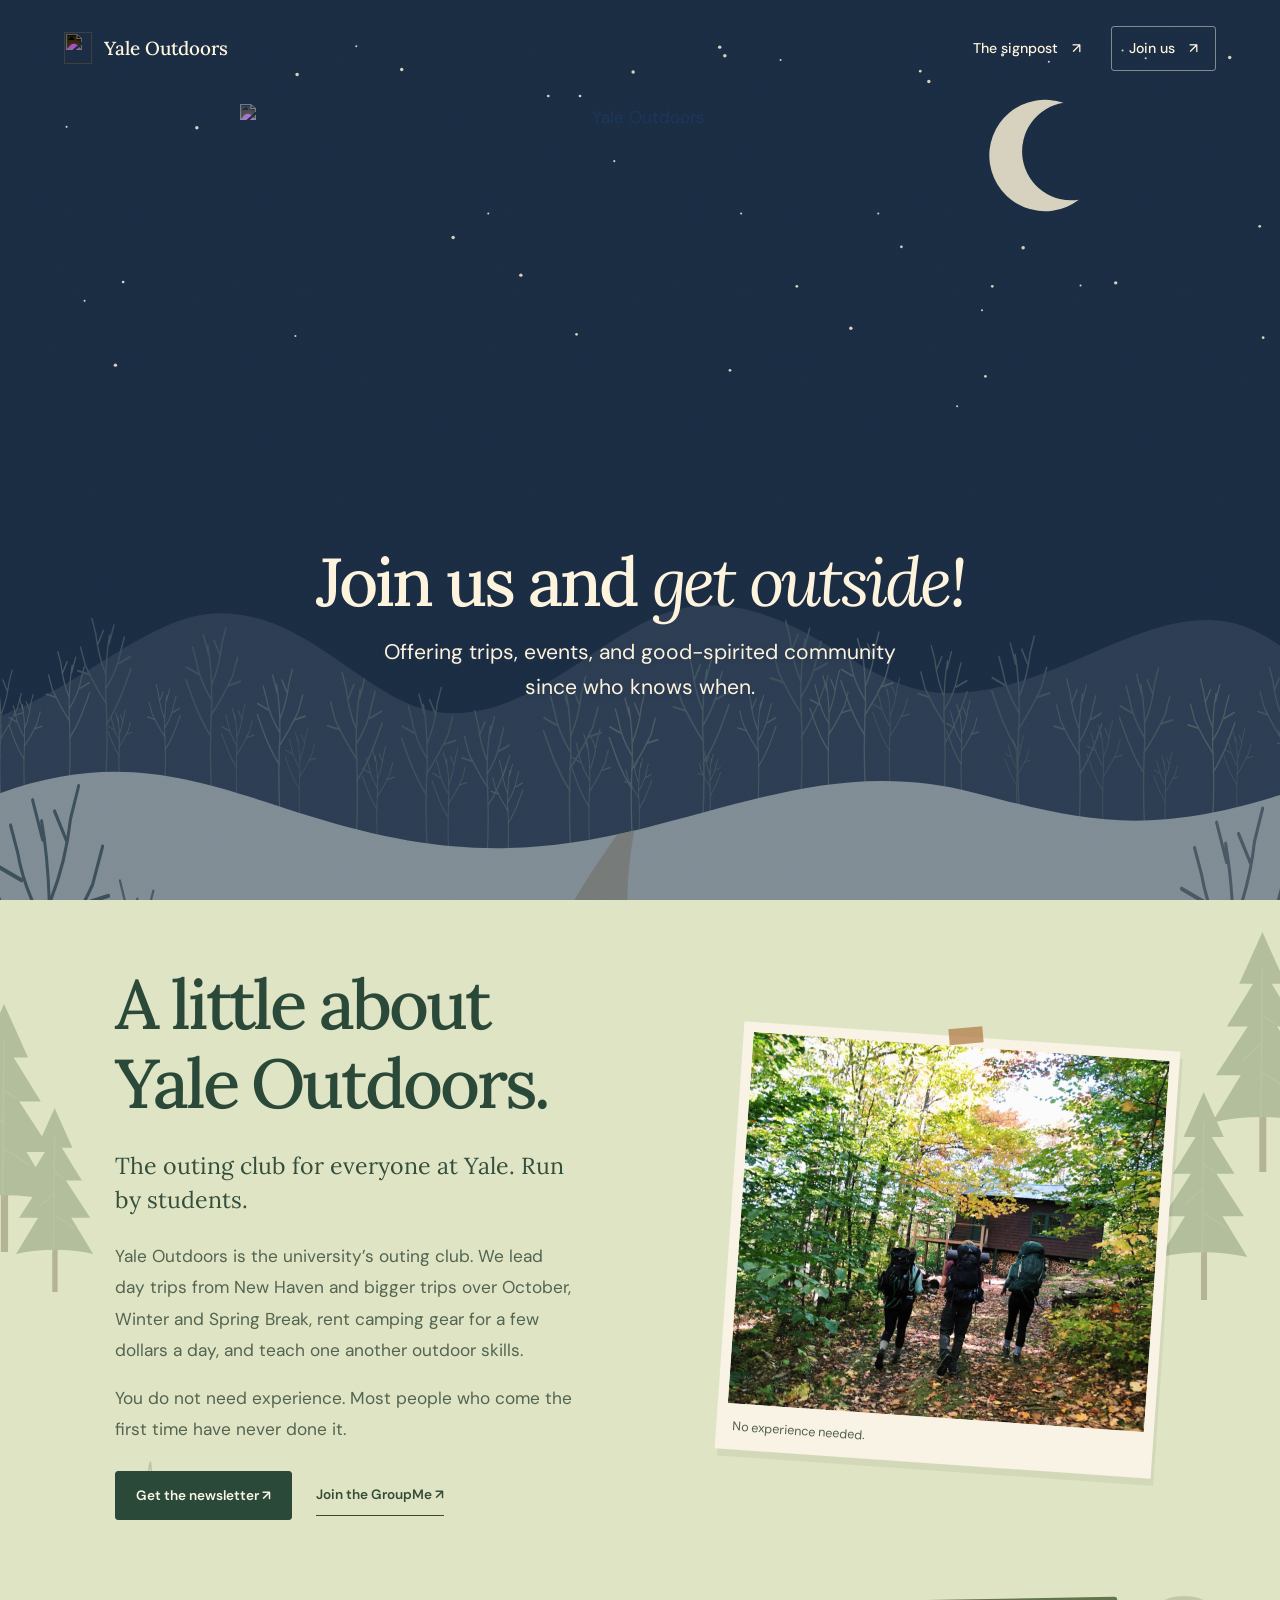
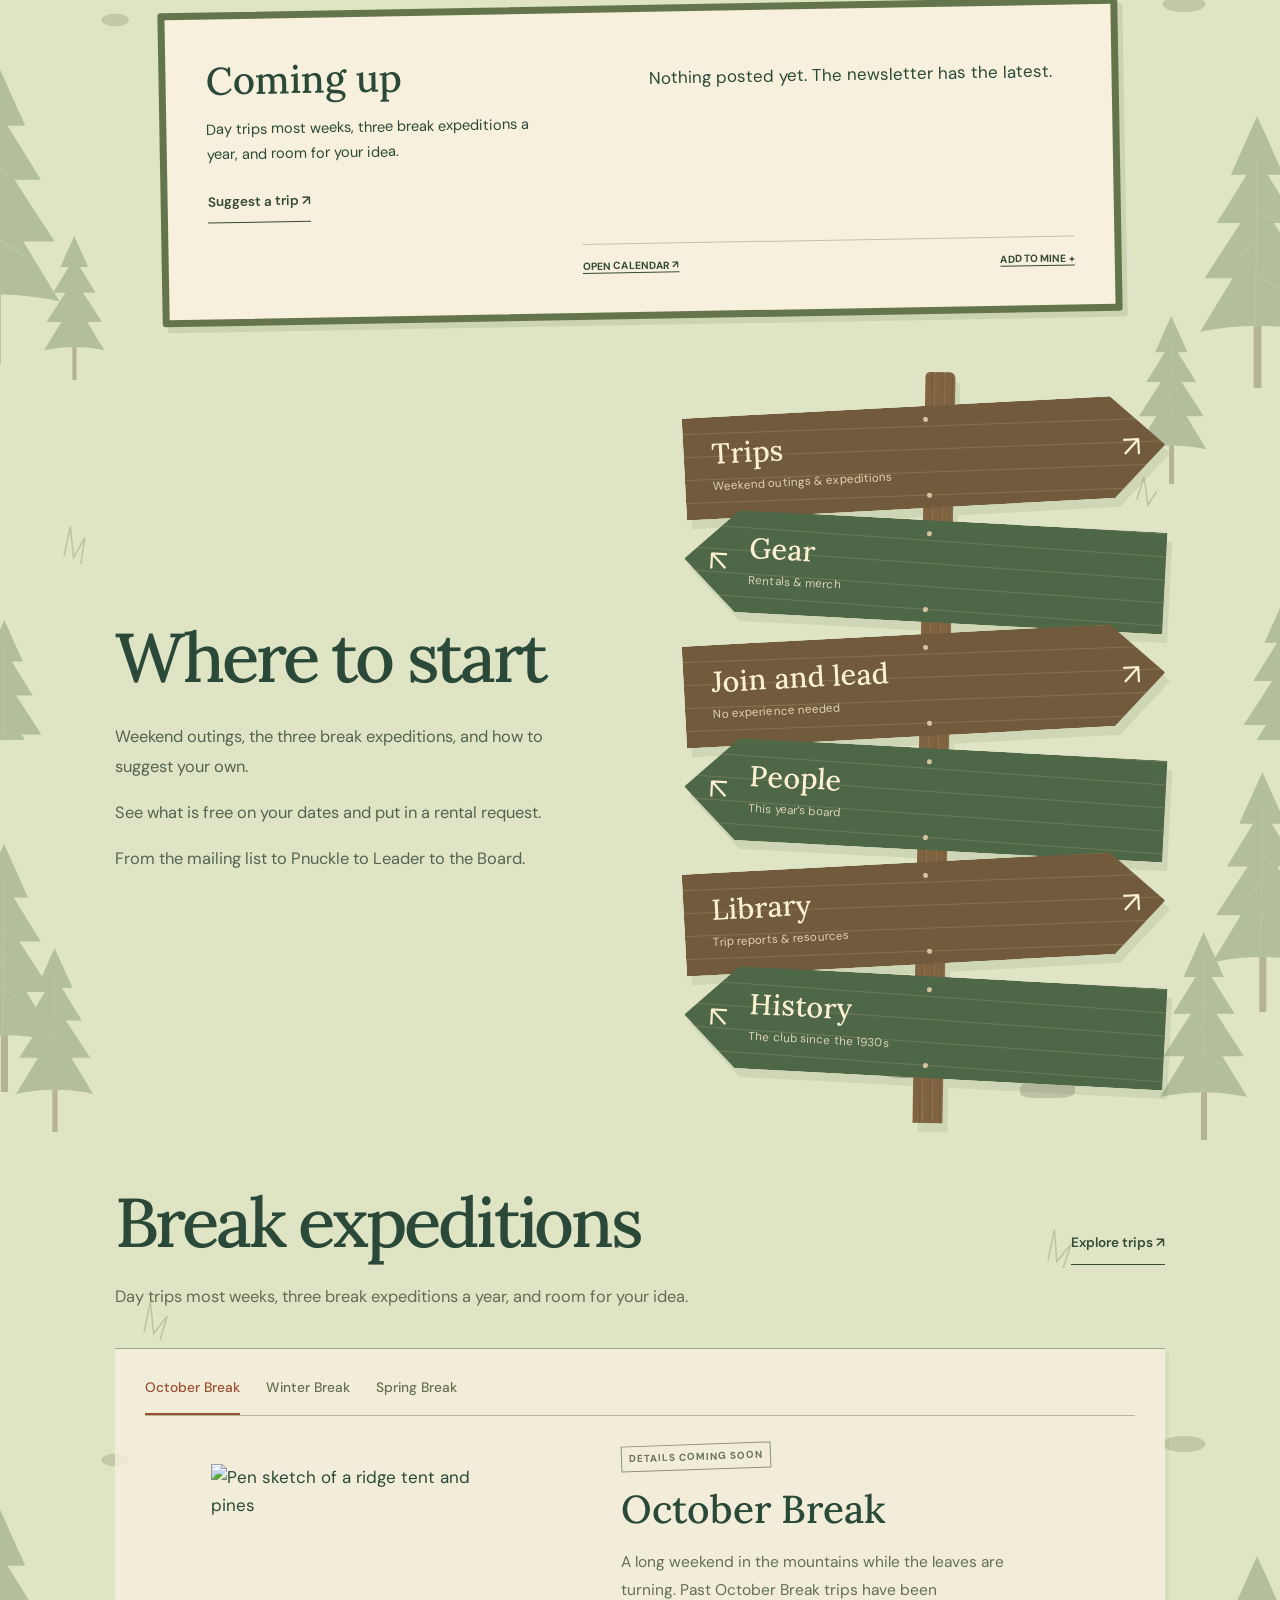
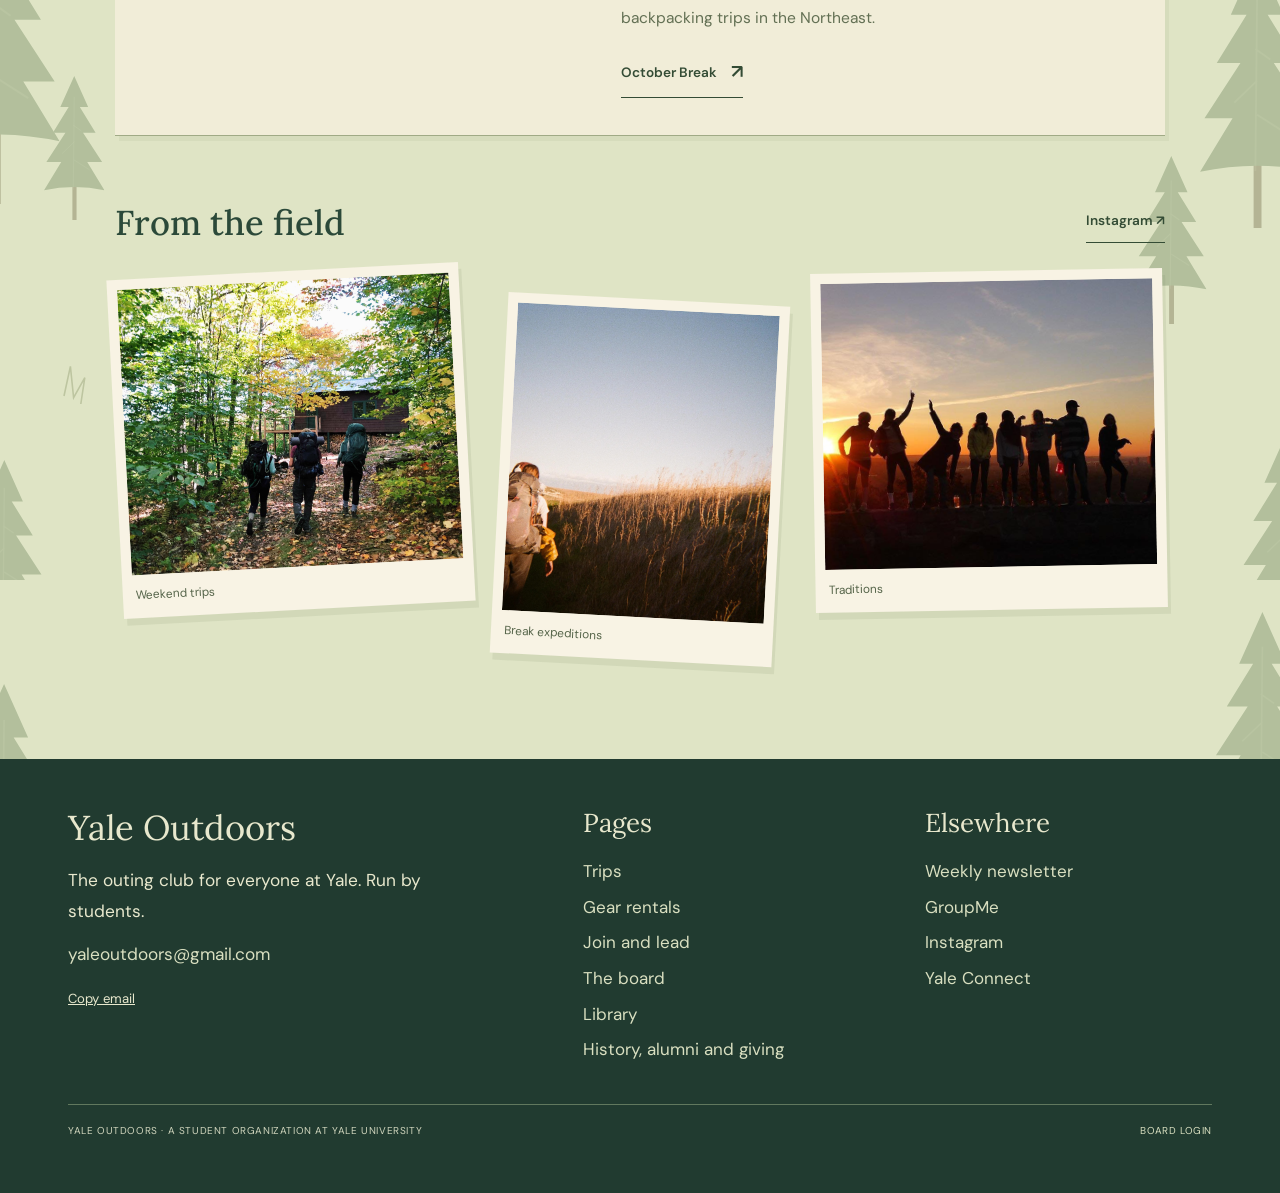
==== commit 8d96badd: "update design" ====
--- a/site/index.html
+++ b/site/index.html
@@ -1,78 +1,43 @@
 <!doctype html>
-<html lang="en">
-<head>
-<meta charset="utf-8">
-<meta name="viewport" content="width=device-width, initial-scale=1, viewport-fit=cover">
-<title>Yale Outdoors</title>
-<meta name="description" content="Yale Outdoors, the outing club at Yale: trips, gear rentals and outdoor skills.">
-<link rel="icon" href="img/favicon.png">
-<link rel="preconnect" href="https://fonts.googleapis.com"><link rel="preconnect" href="https://fonts.gstatic.com" crossorigin>
-<link href="https://fonts.googleapis.com/css2?family=Courier+Prime:wght@400;700&family=IM+Fell+English:ital@0;1&family=Source+Serif+4:ital,opsz,wght@0,8..60,400;0,8..60,600;1,8..60,400&display=swap" rel="stylesheet">
-<link rel="stylesheet" href="style.css">
-</head>
-<body class="home">
+<html lang="en"><head>
+<meta charset="utf-8"><meta name="viewport" content="width=device-width, initial-scale=1, viewport-fit=cover">
+<title>Yale Outdoors · Take the trail</title><meta name="description" content="Take a walk through Yale Outdoors: trips, gear, and good-spirited community. No experience needed.">
+<link rel="icon" href="img/favicon.png"><link rel="preconnect" href="https://fonts.googleapis.com"><link rel="preconnect" href="https://fonts.gstatic.com" crossorigin>
+<link href="https://fonts.googleapis.com/css2?family=DM+Sans:wght@400;500;600;700&family=Lora:ital,wght@0,400;0,500;0,600;1,400;1,500&display=swap" rel="stylesheet"><link rel="stylesheet" href="style.css"><link rel="stylesheet" href="trail.css">
+<script src="trail-scene.js"></script>
+</head><body class="hike-home">
 <a class="skip" href="#main">Skip to content</a>
-<header class="top"><div class="wrap">
-<div class="strap"><span>New Haven, Connecticut</span><span>Outdoors at Yale since 1936</span></div>
-<button type="button" class="menu" id="menuBtn" aria-expanded="false" aria-controls="nav">Menu <span aria-hidden="true">+</span></button>
-<nav class="nav" id="nav" aria-label="Main"><a href="index.html" aria-current="page">Home</a><a href="trips.html">Trips</a><a href="gear.html">Gear</a><a href="join.html">Join</a><a href="people.html">People</a><a href="library.html">Library</a><a href="history.html">History</a></nav>
-</div></header>
+<header class="hike-header"><a class="hike-brand" href="#trailhead"><img src="img/tree-black.png" alt="" width="32" height="38"><span>Yale Outdoors</span></a><nav aria-label="Trail shortcuts"><a href="#junction">The signpost <span aria-hidden="true">↗</span></a><a class="map-shortcut" href="join.html">Join us <span aria-hidden="true">↗</span></a></nav></header>
 <main id="main">
-<section class="hero wrap" aria-labelledby="homeTitle">
-<div class="hero-copy">
-<h1 id="homeTitle">Join us and<br><em>get outside!</em></h1>
-<p class="hero-intro">Offering trips, events, and good-spirited community since who knows when.</p>
-<div class="row hero-actions">
-<a class="btn solid" href="https://forms.gle/SaASJQefPbpXcXjK9">Get the newsletter <span aria-hidden="true">↗</span></a>
-<a class="text-link" href="https://tinyurl.com/ycyogroupme">Join the GroupMe <span aria-hidden="true">↗</span></a>
-</div>
-</div>
-<div class="hero-art">
-<img class="landscape-sketch" src="img/logo-black.png" alt="Yale Outdoors" width="1500" height="803" fetchpriority="high">
-<a class="hero-merch" href="gear.html#merch">Merch <span aria-hidden="true">↗</span></a>
+<section class="trailhead" id="trailhead" data-trail-stop="Trailhead" aria-labelledby="homeTitle">
+<div class="trail-landscape" aria-hidden="true"></div>
+<div class="trailhead-copy"><img class="hike-logo" src="img/logo-black.png" alt="Yale Outdoors" width="1500" height="803" fetchpriority="high"><h1 id="homeTitle">Join us and <em>get outside!</em></h1><p>Offering trips, events, and good-spirited community<br>since who knows when.</p></div>
+</section>
+<div class="trail-walk" id="trailWalk">
+<section class="hike-stop clearing" id="clearing" data-trail-stop="The clearing" aria-labelledby="clearingTitle">
+<div class="hike-container">
+<div class="clearing-grid"><div class="hike-copy"><h2 id="clearingTitle">A little about<br>Yale Outdoors.</h2><p class="large-copy">The outing club for everyone at Yale. Run by students.</p><p>Yale Outdoors is the university’s outing club. We lead day trips from New Haven and bigger trips over October, Winter and Spring Break, rent camping gear for a few dollars a day, and teach one another outdoor skills.</p><p>You do not need experience. Most people who come the first time have never done it.</p><div class="row"><a class="btn solid" href="https://forms.gle/SaASJQefPbpXcXjK9">Get the newsletter ↗</a><a class="text-link" href="https://tinyurl.com/ycyogroupme">Join the GroupMe ↗</a></div></div>
+<figure class="trail-photo clearing-photo"><div class="photo-pin" aria-hidden="true"></div><img src="photos/club-trail.jpg" alt="Backpackers arriving at a cabin in autumn woods" width="2667" height="2000" loading="lazy"><figcaption>No experience needed.</figcaption></figure></div>
+<div class="trail-bulletin"><div class="bulletin-title"><h3>Coming up</h3><p>Day trips most weeks, three break expeditions a year, and room for your idea.</p><a class="text-link" href="trips.html#suggest">Suggest a trip ↗</a></div><aside class="calbox" id="homeCal" aria-label="Club calendar">
+<div class="agwrap"><ul class="board-list agenda" id="notice" aria-live="polite"></ul></div>
+<div class="calstrip"><a href="https://calendar.google.com/calendar/embed?src=c_45a252457e91d6752c809c38ce0ceed0f1c3f7290dda2dc1db5af48b756c6b14%40group.calendar.google.com">Open calendar ↗</a><a href="https://calendar.google.com/calendar/render?cid=c_45a252457e91d6752c809c38ce0ceed0f1c3f7290dda2dc1db5af48b756c6b14%40group.calendar.google.com">Add to mine +</a></div>
+</aside></div>
 </div>
 </section>
-
-<div class="wrap">
-<section class="start-section" aria-labelledby="startTitle">
-<div class="section-head"><h2 id="startTitle">Where to start</h2><span class="eyebrow">No experience needed</span></div>
-<div class="trail-cards">
-<article class="trail-card trail-trips">
-<div class="card-turn">
-<div class="card-front"><span class="card-number">01 /</span><h3>Trips</h3><img src="img/sketch-camp.svg" alt="" width="440" height="310" loading="lazy"><span class="turn-mark" aria-hidden="true">+</span></div>
-<div class="card-back"><h3>Trips</h3><p>Weekend outings, the three break expeditions, and how to suggest your own.</p></div>
-</div>
-<a class="card-go" href="trips.html" aria-label="Explore trips"><span aria-hidden="true">↗</span></a>
-</article>
-<article class="trail-card trail-gear">
-<div class="card-turn">
-<div class="card-front"><span class="card-number">02 /</span><h3>Gear</h3><img src="img/sketch-pack.svg" alt="" width="300" height="330" loading="lazy"><span class="turn-mark" aria-hidden="true">+</span></div>
-<div class="card-back"><h3>Gear</h3><p>See what is free on your dates and put in a rental request.</p></div>
-</div>
-<a class="card-go" href="gear.html" aria-label="Explore gear"><span aria-hidden="true">↗</span></a>
-</article>
-<article class="trail-card trail-join">
-<div class="card-turn">
-<div class="card-front"><span class="card-number">03 /</span><h3>Join and lead</h3><img src="img/sketch-hikers.svg" alt="" width="300" height="240" loading="lazy"><span class="turn-mark" aria-hidden="true">+</span></div>
-<div class="card-back"><h3>Join and lead</h3><p>From the mailing list to Pnuckle to Leader to the Board.</p></div>
-</div>
-<a class="card-go" href="join.html" aria-label="Explore joining and leading"><span aria-hidden="true">↗</span></a>
-</article>
-</div>
+<section class="hike-stop junction" id="junction" data-trail-stop="The junction" aria-labelledby="junctionTitle">
+<div class="hike-container junction-grid"><div class="hike-copy"><h2 id="junctionTitle">Where to start</h2><p>Weekend outings, the three break expeditions, and how to suggest your own.</p><p>See what is free on your dates and put in a rental request.</p><p>From the mailing list to Pnuckle to Leader to the Board.</p></div>
+<nav class="wood-signpost" aria-label="Explore Yale Outdoors"><div class="signpost-pole" aria-hidden="true"></div>
+<a class="wood-sign points-right" href="trips.html"><span>Trips</span><small>Weekend outings &amp; expeditions</small><b aria-hidden="true">↗</b></a>
+<a class="wood-sign points-left" href="gear.html"><span>Gear</span><small>Rentals &amp; merch</small><b aria-hidden="true">↖</b></a>
+<a class="wood-sign points-right" href="join.html"><span>Join and lead</span><small>No experience needed</small><b aria-hidden="true">↗</b></a>
+<a class="wood-sign points-left" href="people.html"><span>People</span><small>This year’s board</small><b aria-hidden="true">↖</b></a>
+<a class="wood-sign points-right" href="library.html"><span>Library</span><small>Trip reports &amp; resources</small><b aria-hidden="true">↗</b></a>
+<a class="wood-sign points-left" href="history.html"><span>History</span><small>The club since the 1930s</small><b aria-hidden="true">↖</b></a>
+</nav></div><span class="ground-rock rock-a" aria-hidden="true"></span><span class="ground-rock rock-b" aria-hidden="true"></span>
 </section>
-
-<section class="home-happenings" aria-labelledby="happeningsTitle">
-<div class="happenings-intro"><p class="eyebrow">Club calendar</p><h2 id="happeningsTitle">Coming up</h2><p>Day trips most weeks, three break expeditions a year, and room for your idea.</p><a class="text-link" href="trips.html#suggest">Suggest a trip <span aria-hidden="true">↗</span></a></div>
-<aside class="calbox" id="homeCal" aria-label="Club calendar">
-<div class="agwrap"><ul class="board-list agenda" id="notice" aria-live="polite"></ul></div>
-<div class="calstrip"><a href="https://calendar.google.com/calendar/embed?src=c_45a252457e91d6752c809c38ce0ceed0f1c3f7290dda2dc1db5af48b756c6b14%40group.calendar.google.com">Open calendar ↗</a><a href="https://calendar.google.com/calendar/render?cid=c_45a252457e91d6752c809c38ce0ceed0f1c3f7290dda2dc1db5af48b756c6b14%40group.calendar.google.com">Add to mine +</a></div>
-</aside>
-</section>
-
-<section class="expedition-section" aria-labelledby="expeditionTitle">
-<div class="section-head"><h2 id="expeditionTitle">Break expeditions</h2><a class="text-link" href="trips.html#breaks">Trips <span aria-hidden="true">↗</span></a></div>
-<p class="season-hint">Choose a break to explore the trip.</p>
-<div class="season-tabs" role="tablist" aria-label="Break expeditions">
+<section class="hike-stop lookout" id="lookout" data-trail-stop="The lookout" aria-labelledby="lookoutTitle">
+<div class="hike-container"><div class="lookout-title"><h2 id="lookoutTitle">Break expeditions</h2><a class="text-link" href="trips.html#breaks">Explore trips ↗</a></div><p>Day trips most weeks, three break expeditions a year, and room for your idea.</p>
+<div class="expedition-notebook"><div class="season-tabs" role="tablist" aria-label="Break expeditions">
 <button type="button" role="tab" id="tab-october" aria-controls="panel-october" aria-selected="true" tabindex="0">October Break</button>
 <button type="button" role="tab" id="tab-winter" aria-controls="panel-winter" aria-selected="false" tabindex="-1">Winter Break</button>
 <button type="button" role="tab" id="tab-spring" aria-controls="panel-spring" aria-selected="false" tabindex="-1">Spring Break</button>
@@ -88,30 +53,11 @@
 <div class="season-panel" id="panel-spring" role="tabpanel" aria-labelledby="tab-spring" tabindex="0" hidden>
 <img src="img/sketch-canoe.svg" alt="Line sketch of a canoe and paddles on a mountain lake" width="440" height="300" loading="lazy">
 <div><span class="stamp" data-trip-status="spring">Details coming soon</span><h3>Spring Break</h3><p>The big spring expedition, planned over the winter by the Expedition Coordinators with the trip leaders.</p><a class="text-link" href="trips.html#spring">Spring Break <span aria-hidden="true">↗</span></a></div>
-</div>
-</section>
-
-<section class="field-section" aria-labelledby="fieldTitle">
-<div class="section-head"><h2 id="fieldTitle">From the field</h2><div class="field-controls"><button class="arrow-btn" type="button" data-field-prev aria-label="Previous photographs" aria-controls="fieldPhotos">←</button><button class="arrow-btn" type="button" data-field-next aria-label="Next photographs" aria-controls="fieldPhotos">→</button></div></div>
-<div class="field-photos" id="fieldPhotos" role="region" aria-label="Trip photographs" tabindex="0">
-<figure class="slot" data-slot="home-1" data-alt="Yale Outdoors members on a trail" data-cap="Weekend trips"><div class="mat"><div class="empty"><img src="img/tree-black.png" alt=""><span>Photo to come</span></div></div><figcaption></figcaption><div class="tools"></div></figure>
-<figure class="slot tall" data-slot="home-2" data-alt="Yale Outdoors members at camp" data-cap="Break expeditions"><div class="mat"><div class="empty"><img src="img/tree-black.png" alt=""><span>Photo to come</span></div></div><figcaption></figcaption><div class="tools"></div></figure>
-<figure class="slot" data-slot="home-3" data-alt="Yale Outdoors members on the water" data-cap="Traditions"><div class="mat"><div class="empty"><img src="img/tree-black.png" alt=""><span>Photo to come</span></div></div><figcaption></figcaption><div class="tools"></div></figure>
-</div>
-</section>
-
-<section class="board-letter" aria-labelledby="boardTitle">
-<figure class="slot board-photo" data-slot="home-board" data-alt="The Yale Outdoors board" data-cap="The board"><div class="mat"><div class="empty"><img src="img/tree-black.png" alt=""><span>Photo to come</span></div></div><figcaption></figcaption><div class="tools"></div></figure>
-<div class="letter-sheet"><p class="eyebrow">Yale Outdoors</p><h2 id="boardTitle">A message from the board</h2><p class="letter-placeholder">Welcome letter to come.</p><div class="letter-signoff"><img src="img/tree-black.png" alt="" width="50" height="50"><a href="people.html">The board <span aria-hidden="true">↗</span></a></div></div>
-</section>
-
-<nav class="home-links" aria-label="More about Yale Outdoors">
-<a href="people.html"><span class="eyebrow">People</span><strong>This year’s board</strong><span aria-hidden="true">↗</span></a>
-<a href="library.html"><span class="eyebrow">Library</span><strong>Trip reports</strong><span aria-hidden="true">↗</span></a>
-<a href="history.html"><span class="eyebrow">History</span><strong>The club since the 1930s</strong><span aria-hidden="true">↗</span></a>
-</nav>
-</div>
-</main>
+</div></div>
+<div class="field-title"><h3>From the field</h3><a class="text-link" href="https://www.instagram.com/yaleoutdoors/">Instagram ↗</a></div>
+<div class="hike-photos"><figure class="slot has trail-photo" data-slot="home-1" data-alt="Backpackers in autumn woods" data-cap="Weekend trips"><div class="mat"><img class="pic" src="photos/club-trail.jpg" alt="Backpackers in autumn woods" loading="lazy"></div><figcaption>Weekend trips</figcaption><div class="tools"></div></figure><figure class="slot has trail-photo" data-slot="home-2" data-alt="A backpacker following a trail through golden grass" data-cap="Break expeditions"><div class="mat"><img class="pic" src="photos/club-meadow.jpg" alt="A backpacker following a trail through golden grass" loading="lazy"></div><figcaption>Break expeditions</figcaption><div class="tools"></div></figure><figure class="slot has trail-photo" data-slot="home-3" data-alt="Club members gathered at sunset" data-cap="Traditions"><div class="mat"><img class="pic" src="photos/club-sunset.jpg" alt="Club members gathered at sunset" loading="lazy"></div><figcaption>Traditions</figcaption><div class="tools"></div></figure></div>
+</div></section>
+</div></main>
 <footer class="foot"><div class="wrap">
 <div class="grid">
 <div><h4>Yale Outdoors</h4>
@@ -125,7 +71,6 @@
 <div class="row" style="margin-top:10px"><button type="submit" class="btn sm solid">Turn on editing</button></div><p class="small muted" id="gateMsg" style="margin:8px 0 0"></p></form></div>
 <div class="mini"><span>Yale Outdoors &middot; a student organization at Yale University</span><span><a href="#" id="gateBtn">Board login</a> </span></div>
 </div></footer>
-<script src="content.js"></script>
-<script src="site.js"></script>
-</body>
-</html>
+
+<script src="content.js"></script><script src="site.js"></script><script src="trail.js"></script>
+</body></html>
--- a/site/trail.css
+++ b/site/trail.css
@@ -0,0 +1,237 @@
+/* Trail branch: one walk, with familiar pages as side trails. */
+:root{--display:"Lora",Georgia,serif;--body:"DM Sans",system-ui,-apple-system,"Segoe UI",sans-serif;--label:var(--body);--paper:#eee9d8;--sheet:#faf6e9;--ink:#2b4939;--muted:#66725e;--pine:#35573f;--rust:#a14f31;--soft:#c9ceba;--sage:#dce1c7}
+button,input,select,textarea{font-family:var(--body)}
+.trail-return{font-weight:600;letter-spacing:0;text-transform:none}
+.hike-home{background:#dfe4c5;overflow-x:clip}
+.hike-home::before{opacity:.025;z-index:10}
+.hike-home main{padding:0}
+.hike-home section{margin:0;scroll-margin-top:82px}
+.hike-home h1,.hike-home h2,.hike-home h3{font-weight:500;text-wrap:balance}
+.hike-home h2{border:0;padding:0;font-size:clamp(3rem,5.4vw,4.5rem);line-height:1.14;letter-spacing:-.045em;margin:0 0 26px}
+.hike-home h3{font-size:2.16rem}
+.hike-home p{font-size:1.08rem;line-height:1.8}
+.hike-home a{transition:color .18s,background .18s,transform .2s}
+.hike-home :focus-visible{outline:3px solid #bd693d;outline-offset:5px}
+.hike-home .btn{font:600 .85rem/1.4 var(--body);letter-spacing:0;text-transform:none;border-radius:3px;padding:14px 20px}
+.hike-home .btn.solid{background:var(--ink);color:#faf6e9;border-color:var(--ink)}
+.hike-home .btn.solid:hover{background:#a14f31;border-color:#a14f31}
+.hike-home .text-link{font:600 .85rem/1.5 var(--body);text-transform:none;letter-spacing:0;gap:14px}
+.hike-home .trail-kicker{font:600 .67rem/1.5 var(--body);text-transform:uppercase;letter-spacing:.13em;margin:0}
+.hike-header{position:absolute;top:0;left:0;width:100%;z-index:15;display:flex;justify-content:space-between;align-items:center;padding:26px 5%;gap:24px;color:#2b4939}
+.hike-brand{display:flex;align-items:center;gap:12px;color:inherit;text-decoration:none;font:500 1.18rem var(--display)}
+.hike-brand img{height:32px;width:28px;object-fit:contain;mix-blend-mode:multiply}
+.hike-header nav{display:flex;gap:30px;align-items:center}
+.hike-header nav a{color:inherit;text-decoration:none;font-size:0.886rem;font-weight:500;padding:10px 0}
+.hike-header nav .map-shortcut{border:1px solid #61745b80;border-radius:3px;padding:10px 17px}
+.hike-header nav a:hover{color:#a14f31}
+.hike-header nav a span{margin-left:10px}
+.trailhead{position:relative;min-height:650px;height:min(700px,88svh);background:#dce4d7;isolation:isolate;overflow:hidden}
+.trail-landscape{position:absolute;inset:0;z-index:-1;background:var(--trail-scene,url('img/trail-landscape.svg')) center bottom/cover no-repeat;transform:translateY(var(--landscape-drift,0px)) scale(1.025);transform-origin:center bottom}
+.trailhead-copy{position:relative;padding:110px 24px 0;text-align:center;max-width:760px;margin:auto}
+.trailhead-copy .trail-kicker{font-size:0.691rem;letter-spacing:.16em}
+.trailhead-copy .trail-kicker span{padding:0 12px}
+.hike-logo{display:block;width:min(800px,94vw);height:auto;margin:24px auto 12px;mix-blend-mode:multiply}
+.hike-home .trailhead h1{font-size:clamp(2.3rem,3.9vw,3.6rem);line-height:1.2;letter-spacing:-.045em;margin:0 0 15px}
+.trailhead h1 em{font-weight:400}
+.hike-home .trailhead-copy>p:not(.trail-kicker){font-size:0.983rem;line-height:1.7;margin:0 auto 24px;max-width:42ch;color:#3d5747}
+.trailhead-map{position:absolute;bottom:52px;left:5%;font-size:0.778rem;color:#f5edcf;text-decoration:none;line-height:1.7;transform:rotate(-3deg)}
+.trailhead-map>span{display:block;font-size:2.7rem;line-height:1;margin-bottom:8px}
+.trailhead-map b{font-weight:600}
+.trailhead-map:hover{color:#f4c87b}
+.trailhead-note{position:absolute;bottom:56px;right:8%;font:400 .7rem/1.7 var(--body);color:#edf1d5;text-align:center;transform:rotate(4deg)}
+.blaze{display:inline-block;width:8px;height:21px;background:#dda35c;border:1px solid #986f3f}
+.trailhead-note .blaze{display:block;margin:0 auto 13px}
+.trail-walk{position:relative;isolation:isolate;background:#dfe4c5}
+.trail-walk::before{content:"";position:absolute;inset:0;background:url("img/trail-margins.svg") center top/100% auto repeat-y;opacity:.35;pointer-events:none;z-index:0}
+.hike-stop{position:relative;padding:75px 0 85px;overflow:clip}
+.hike-container{position:relative;z-index:2;width:min(1050px,calc(100% - 100px));margin:auto}
+.stop-heading{display:flex;align-items:center;gap:14px;margin:0 0 28px}
+.mile-marker{display:grid;place-items:center;flex:none;width:35px;height:43px;border:1px solid #7d8867;border-radius:14px 14px 2px 2px;font-size:0.734rem;font-weight:600;background:#f0eddc}
+.hike-copy{max-width:460px}
+.hike-copy>p{color:#53644f;max-width:43ch}
+.hike-copy .row{margin-top:26px;gap:12px 24px}
+.clearing{padding-top:65px;padding-bottom:75px}
+.clearing-grid{display:grid;grid-template-columns:1.1fr .9fr;align-items:center;gap:80px}
+.hike-home .large-copy{font:400 1.45rem/1.5 var(--display);color:#354f3c}
+.trail-photo{padding:10px;background:#f8f3e4;box-shadow:3px 7px 0 #6874551c;margin:0;position:relative;transform:rotate(3deg)}
+.trail-photo>img{display:block;width:100%;height:auto;aspect-ratio:1.12;object-fit:cover;border-radius:1px}
+.trail-photo figcaption{font-size:0.788rem;padding:13px 6px 3px;color:#53604a}
+.clearing-photo{margin-top:15px;transform:rotate(4deg)}
+.photo-pin{position:absolute;left:47%;top:-9px;width:34px;height:16px;background:#b17b45b8;transform:rotate(-9deg)}
+.edge-sketch{position:absolute;opacity:.13;pointer-events:none}
+.pack-sketch{width:190px;height:auto;left:-80px;bottom:90px;transform:rotate(-15deg)}
+.trail-bulletin{display:grid;grid-template-columns:.8fr 1.2fr;gap:46px;max-width:960px;margin:85px auto 0;padding:40px;background:#f7f0dc;border:7px solid #65754b;border-radius:3px;box-shadow:5px 6px 0 #435d3820;transform:rotate(-1deg)}
+.bulletin-title .trail-kicker{font-size:0.616rem;color:#6a7257;margin-bottom:15px}
+.bulletin-title h3{margin:0 0 16px;font-size:2.4rem}
+.hike-home .bulletin-title>p:not(.trail-kicker){font-size:0.918rem;line-height:1.7}
+.trail-bulletin .calbox{min-height:220px}
+.trail-bulletin .agwrap{position:relative;flex:1}
+.trail-bulletin .agenda{position:static;max-height:275px;padding:0;overflow:auto}
+.trail-bulletin .board-list li{grid-template-columns:57px 1fr;gap:12px;padding:13px 0;border-color:#a7ae90}
+.trail-bulletin .board-list b{font-size:0.994rem;font-weight:500;line-height:1.5}
+.trail-bulletin .board-list .d{font-size:0.68rem;color:#855a32}
+.trail-bulletin .board-list .t{font-size:0.81rem;line-height:1.5;overflow-wrap:anywhere}
+.trail-bulletin .calstrip{font-size:0.648rem;letter-spacing:.01em;padding:15px 0 0;margin-top:10px;justify-content:space-between;border-color:#c1c5a5}
+.junction{padding:80px 0 90px;background:transparent}
+.junction-grid{display:grid;grid-template-columns:1fr 1.05fr;gap:110px;align-items:center}
+.junction .hike-copy{padding-top:0}
+.junction .hike-copy>p{font-size:1.026rem}
+.junction-hikers{display:block;width:280px;height:auto;margin:45px 0 0 -28px;mix-blend-mode:multiply}
+.wood-signpost{position:relative;display:flex;flex-direction:column;gap:12px;padding:22px 0 90px;filter:drop-shadow(5px 9px 0 #36502e18)}
+.signpost-pole{position:absolute;left:49%;top:-12px;bottom:0;width:30px;transform:rotate(1deg);background:repeating-linear-gradient(90deg,#806442 0px,#806442 6px,#745b3e 7px,#92734b 10px);border-radius:5px 6px 0 0}
+.wood-sign{position:relative;padding:20px 62px 20px 28px;display:block;background:#715b3c;color:#fcf0d3;text-decoration:none;clip-path:polygon(0 0,89% 0,100% 50%,89% 100%,0 100%);transform:rotate(-3deg);border:0;isolation:isolate;min-height:102px}
+.wood-sign:nth-of-type(2n){background:#4e6746;transform:rotate(3deg)}
+.wood-sign.points-left{clip-path:polygon(11% 0,100% 0,100% 100%,11% 100%,0 50%);padding-left:65px;padding-right:28px}
+.wood-sign::before{content:"";position:absolute;inset:0;z-index:-1;opacity:.22;background:repeating-linear-gradient(1deg,transparent 0px,transparent 16px,#d1bd8a 17px,transparent 18px,transparent 23px)}
+.wood-sign::after{content:"";position:absolute;left:50%;top:11px;width:5px;height:5px;border-radius:50%;background:#d6c4a0;box-shadow:0 76px #d6c4a0}
+.wood-sign>span{font:500 1.8rem/1.2 var(--display);display:block}
+.wood-sign small{font-size:0.724rem;display:block;letter-spacing:.01em;margin-top:6px;opacity:.8}
+.wood-sign>b{position:absolute;right:25px;top:28px;font-size:1.836rem;font-weight:400}
+.wood-sign.points-left>b{left:25px;right:auto}
+.wood-sign:hover{background:#a35332;color:#fff5db;transform:rotate(0) translateY(-2px)}
+.hike-home .wood-sign:focus-visible{outline:3px dashed #f7d38c;outline-offset:-9px;background:#a35332;color:#fff8e5;transform:rotate(0)}
+.ground-rock{position:absolute;width:80px;height:30px;background:#a8ad8f;border-radius:50% 45% 30% 25%;right:25%;bottom:70px}
+.rock-b{right:16%;width:55px;height:20px;bottom:50px;background:#bec2a5}
+.lookout{padding-top:75px;padding-bottom:75px}
+.lookout-title{display:flex;align-items:baseline;justify-content:space-between;gap:24px}
+.lookout-title h2{margin-bottom:20px}
+.lookout-title+p{color:#626d53;font-size:1.026rem}
+.expedition-notebook{margin:36px 0 65px;border-block:1px solid #a0aa86;background:#f5efddcf;padding:12px 30px;box-shadow:4px 5px 0 #6a785113}
+.expedition-notebook .season-tabs{border-color:#b1b998;gap:26px;padding:0}
+.expedition-notebook .season-tabs button{font:500 .86rem/1.5 var(--body);letter-spacing:0;padding:16px 0;background:transparent;border:0;border-bottom:2px solid transparent;color:#667050}
+.expedition-notebook .season-tabs button[aria-selected="true"]{color:#9b4e30;border-bottom-color:#9b4e30}
+.expedition-notebook .season-panel{background:transparent;gap:54px;padding:25px 10px;min-height:300px}
+.expedition-notebook .season-panel>img{width:100%;height:auto;max-width:300px}
+.expedition-notebook .season-panel h3{font-size:2.43rem;margin:18px 0}
+.expedition-notebook .season-panel p{font-size:0.972rem;color:#637054}
+.expedition-notebook .stamp{font-size:0.626rem;transform:rotate(-2deg);border-color:#8a9572;color:#687453}
+.field-title{display:flex;gap:24px;justify-content:space-between;align-items:center;margin-bottom:28px}
+.hike-photos{display:grid;grid-template-columns:1fr .8fr 1fr;gap:32px;align-items:start;padding-bottom:25px}
+.hike-photos .trail-photo{transform:rotate(-3deg)}
+.hike-photos .trail-photo:nth-child(2){margin-top:28px;transform:rotate(3deg)}
+.hike-photos .trail-photo:nth-child(3){transform:rotate(-1deg)}
+.hike-photos .mat{border:0;padding:0;background:#cdd3b4;aspect-ratio:1.16;overflow:hidden}
+.hike-photos .trail-photo:nth-child(2) .mat{aspect-ratio:.85}
+.hike-photos .slot img.pic{width:100%;height:100%;object-fit:cover}
+.hike-photos .slot figcaption{font:400 .74rem/1.5 var(--body);color:#556449;padding:12px 3px 3px}
+.map-stop{padding-top:85px;padding-bottom:130px}
+.map-intro{display:flex;justify-content:space-between;align-items:end;gap:32px;margin-bottom:36px}
+.map-intro h2{margin:0}
+.map-intro p{font-size:0.95rem;color:#5c6e51}
+.trail-map-paper{background:#f4efd8;border:1px solid #b4b995;padding:24px;box-shadow:8px 9px 0 #3e563522;transform:rotate(-1deg)}
+.map-paper-top{display:flex;justify-content:space-between;border-bottom:1px solid #9fa986;padding:0 0 18px;text-transform:uppercase;letter-spacing:.09em;font-size:0.68rem}
+.illustrated-map{position:relative;aspect-ratio:1000/620;margin-top:10px}
+.illustrated-map>svg{position:absolute;inset:0;width:100%;height:100%}
+.map-point{position:absolute;left:var(--x);top:var(--y);transform:translate(-50%,-18px);text-align:center;min-width:100px;display:flex;flex-direction:column;align-items:center;text-decoration:none;line-height:1.4;color:#324b35;padding:0 8px 8px}
+.map-dot{display:grid;place-items:center;flex:none;width:35px;height:35px;border:1px solid #6c8057;border-radius:50%;background:#f4efd8;font-size:0.68rem;box-shadow:0 0 0 6px #f4efd8}
+.map-point strong{font:500 1.14rem/1.3 var(--display);margin-top:11px;background:#f4efd8dd;padding:1px 6px}
+.map-point small{font-size:0.626rem;background:#f4efd8dd;padding:2px 5px;color:#70785b}
+.map-point:hover{color:#a14f31;transform:translate(-50%,-23px)}
+.map-point:hover .map-dot{background:#a14f31;color:#fff5dc;border-color:#a14f31}
+.map-point.is-visited .map-dot{background:#4a6b48;color:#fff9e4}
+.map-point.is-visited small::after{content:" · ✓ Visited";color:#4a6b48}
+.map-compass{position:absolute;right:3%;top:7%;text-align:center;color:#60714f;font-size:0.756rem;line-height:1.1}
+.map-compass>span{line-height:1.8}
+.map-key{display:flex;gap:18px;justify-content:space-between;flex-wrap:wrap;border-top:1px solid #b1ba97;padding-top:18px;font-size:0.626rem;letter-spacing:.01em;color:#6f7857}
+.map-key i{display:inline-block;width:25px;border-top:2px dashed #b27d48;vertical-align:middle;margin-right:8px}
+.campfire{padding:100px 0 220px;background:linear-gradient(#365444,#233e34);color:#eee9ce;min-height:850px;isolation:isolate}
+.camp-stars{position:relative;z-index:2;display:flex;gap:8vw;justify-content:center;color:#d9c18b;font-size:1.296rem;opacity:.7;padding-bottom:60px}
+.camp-stars span:nth-child(2){transform:translateY(-28px)}
+.camp-grid{display:grid;grid-template-columns:1fr 1fr;gap:75px;align-items:center}
+.campfire h2 em{font-weight:400;color:#e4b86c}
+.campfire .hike-copy>p{color:#c5cfad;font-size:1.026rem}
+.campfire .trail-kicker{color:#d8cda4}
+.campfire .mile-marker{color:#e6dec0;background:transparent;border-color:#a5af86}
+.campfire .btn.solid{background:#e8d39f;border-color:#e8d39f;color:#2b4939}
+.campfire .btn.solid:hover{background:#fff2cf;border-color:#fff2cf}
+.campfire .text-link{color:#eae6cb}
+.back-to-trailhead{display:inline-block;margin-top:30px;color:#a9bc9d;font-size:0.778rem;text-decoration:none;padding:8px 0}
+.camp-illustration{position:relative;min-height:340px;align-self:center}
+.camp-illustration>img{display:block;width:100%;height:auto;filter:brightness(0) invert(1);opacity:.5;transform:translate(-25px,-10px)}
+.camp-flame{position:absolute;left:55%;bottom:18px;width:50px;height:65px;filter:drop-shadow(0 0 25px #e8a44b80)}
+.camp-flame i{position:absolute;bottom:0;left:0;width:44px;height:60px;border-radius:70% 10% 70% 45%;background:#c77a3e;transform:rotate(-20deg);animation:flame 3s ease-in-out infinite alternate}
+.camp-flame i:nth-child(2){width:33px;height:46px;background:#e9b965;left:8px;animation-delay:-1s}
+.camp-flame i:nth-child(3){width:20px;height:31px;background:#f4d393;left:17px;animation-delay:-2s}
+.camp-logs{position:absolute;left:53%;bottom:0;width:66px;height:12px;background:#9c7751;border-radius:4px;transform:rotate(15deg)}
+.camp-logs::after{content:"";position:absolute;inset:0;background:#765e43;border-radius:4px;transform:rotate(-30deg)}
+.camp-forest{position:absolute;bottom:-2px;left:0;width:100%;height:260px;object-fit:cover;object-position:bottom;z-index:-1;opacity:.8}
+.hike-home .foot{background:#213b30;color:#e8e8cd;border:0;padding-top:48px;padding-bottom:55px}
+.hike-home .foot a{color:#d9dfc0}
+.hike-home .foot h4{font-size:1.62rem}
+.hike-home .foot .grid>div:first-child h4{font-size:2.16rem}
+.hike-home .foot .mini{font-size:0.626rem;border-color:#61785e}
+@keyframes flame{to{transform:rotate(-10deg) scale(.94,1.06)}}
+@media(min-width:1500px){.hike-container{width:1080px}.trailhead{height:700px}.trailhead-copy{padding-top:120px}.hike-logo{width:830px}}
+@media(max-width:1150px){.hike-container{width:calc(100% - 90px)}.junction-grid{gap:65px}.clearing-grid{gap:50px}.hike-header{padding-inline:35px}}
+@media(max-width:820px){
+ .trailhead{min-height:650px;height:82svh}.trail-landscape{background-size:auto 100%;background-position:50% bottom}.trailhead-copy{padding-top:115px}.hike-logo{width:715px}
+ .trailhead-copy>p br{display:none}.trailhead-note{right:5%;font-size:0.648rem}.trailhead-map{font-size:0.67rem;bottom:35px}.trailhead-note{bottom:40px}
+ .hike-container{width:calc(100% - 80px)}.hike-home h2{font-size:3.24rem}.hike-stop{padding-top:60px;padding-bottom:60px}.clearing-grid{grid-template-columns:1.1fr .9fr;gap:32px}
+ .hike-home p{font-size:1.004rem}.hike-home .large-copy{font-size:1.35rem}.clearing-photo{margin-top:0}.trail-bulletin{gap:28px;padding:25px;margin-top:65px}
+ .junction-grid{grid-template-columns:1fr 1.1fr;gap:40px}.junction .hike-copy{padding-top:0}.wood-sign{padding-left:20px;min-height:95px}.wood-sign>span{font-size:1.674rem}.wood-sign small{font-size:0.616rem}.wood-sign.points-left{padding-left:48px}.wood-sign>b{right:17px}.wood-sign.points-left>b{left:17px}.junction-hikers{width:240px}
+ .expedition-notebook{padding:8px 20px}.expedition-notebook .season-panel{gap:28px;padding:28px 0}.expedition-notebook .season-panel h3{font-size:2.16rem}.hike-photos{gap:20px}
+ .map-intro{align-items:center}.map-intro p{font-size:0.864rem}.trail-map-paper{padding:18px}.map-point strong{font-size:1.026rem}.map-point small{font-size:0.54rem}.map-dot{width:30px;height:30px}.map-point{min-width:70px;transform:translate(-50%,-15px)}
+ .camp-grid{gap:36px}.campfire{padding-bottom:190px;min-height:750px}.camp-illustration{min-height:280px}.camp-forest{height:200px}
+}
+@media(max-width:600px){
+ .trail-walk::before{display:none}
+ .hike-header{padding:20px;gap:12px}.hike-brand{font-size:1.026rem;gap:8px}.hike-brand img{width:22px;height:27px}.hike-header nav{gap:0}.hike-header nav>a:first-child{display:none}.hike-header nav .map-shortcut{font-size:0.756rem;padding:9px 12px}.hike-header nav a span{margin-left:7px}
+ .trailhead{height:650px;min-height:620px;max-height:690px}.trail-landscape{background-size:auto 100%;background-position:50% bottom}.trailhead-copy{padding:110px 22px 0}.trailhead-copy .trail-kicker{font-size:0.518rem;letter-spacing:.11em}.trailhead-copy .trail-kicker span{padding:0 7px}.hike-logo{width:min(590px,96vw);margin:30px auto 20px}
+ .hike-home .trailhead h1{font-size:2.214rem;margin-bottom:18px;max-width:12ch;margin-inline:auto}.hike-home .trailhead-copy>p:not(.trail-kicker){font-size:0.907rem;max-width:32ch;line-height:1.8}.trailhead-note{right:23px;bottom:37px;font-size:0.594rem;max-width:16ch}.trailhead-map{left:23px;bottom:37px;max-width:19ch;font-size:0.616rem}.trailhead-map>span{font-size:2.16rem}
+ .hike-home section{scroll-margin-top:25px}.hike-stop{padding:45px 0 50px 26px}.hike-container{width:calc(100% - 50px)}.hike-home h2{font-size:2.7rem;line-height:1.16;margin-bottom:23px}.stop-heading{gap:12px;margin-bottom:24px}.mile-marker{width:30px;height:37px;font-size:0.648rem}.hike-home .trail-kicker{font-size:0.616rem}.hike-home p{font-size:0.972rem;line-height:1.8}
+ .clearing-grid{grid-template-columns:1fr;gap:28px}.hike-copy{max-width:none}.hike-copy .row{gap:12px 20px}.hike-home .btn{font-size:0.842rem;padding:13px 16px}.hike-home .text-link{font-size:0.832rem}.clearing-photo{width:88%;margin:14px auto 0}.trail-photo>img{aspect-ratio:1.2}.trail-photo figcaption{font-size:0.713rem}
+ .trail-bulletin{grid-template-columns:1fr;gap:22px;padding:22px 18px;margin-top:60px;border-width:5px;transform:rotate(-1deg)}.bulletin-title h3{font-size:2.15rem}.bulletin-title p{margin-bottom:10px}.trail-bulletin .calbox{min-height:0}.trail-bulletin .agenda{max-height:290px}.trail-bulletin .board-list li{grid-template-columns:48px 1fr}.trail-bulletin .board-list b{font-size:0.94rem}.trail-bulletin .board-list .t{font-size:0.756rem}.trail-bulletin .calstrip{font-size:0.572rem;gap:6px}
+ .junction-grid{grid-template-columns:1fr;gap:30px}.junction .hike-copy{padding-top:0}.junction .hike-copy>p{font-size:0.972rem}.junction-hikers{display:none}.wood-signpost{width:100%;max-width:380px;margin:auto;padding-bottom:65px;gap:10px}.wood-sign{padding-top:18px;padding-bottom:18px;min-height:90px}.wood-sign>span{font-size:1.782rem}.wood-sign small{font-size:0.648rem}.wood-sign::after{box-shadow:0 65px #d6c4a0}.ground-rock{bottom:50px;right:30%;width:55px;height:20px}.rock-b{bottom:35px;right:15%;width:40px;height:15px}
+ .lookout-title{display:block}.lookout-title h2{margin-bottom:12px}.lookout-title .text-link{margin-bottom:20px}.lookout-title+p{font-size:0.94rem}.expedition-notebook{padding:6px 16px;margin-top:25px;margin-bottom:45px}.expedition-notebook .season-tabs{gap:12px;justify-content:space-between}.expedition-notebook .season-tabs button{font-size:0.702rem;white-space:nowrap;padding:15px 0}.expedition-notebook .season-panel{grid-template-columns:1fr;padding:24px 0;gap:18px}.expedition-notebook .season-panel>img{width:70%;max-width:220px}.expedition-notebook .season-panel h3{font-size:2.16rem}.expedition-notebook .season-panel p{font-size:0.918rem}.expedition-notebook .stamp{font-size:0.54rem}
+ .field-title h3{font-size:1.782rem}.field-title .text-link{font-size:0.756rem}.hike-photos{grid-template-columns:1fr 1fr;gap:18px}.hike-photos .trail-photo{padding:7px}.hike-photos .trail-photo:nth-child(2){margin-top:25px}.hike-photos .trail-photo:nth-child(3){grid-column:1/-1;width:80%;margin:5px auto 0}.hike-photos .slot figcaption{font-size:0.648rem;padding-top:8px}.hike-photos .mat{aspect-ratio:.9}
+ .map-intro{display:block}.map-intro h2{margin-bottom:20px}.map-intro p{font-size:0.907rem}.trail-map-paper{padding:13px;transform:rotate(-1deg);margin-inline:-8px}.map-paper-top{font-size:0.486rem;letter-spacing:.04em;padding-bottom:13px;gap:20px}.map-paper-top span:last-child{text-align:right;max-width:17ch}.illustrated-map{aspect-ratio:1/1.25;margin-top:0}
+ .map-point{min-width:50px;padding:0 3px 7px}.map-point strong{font-size:0.864rem;max-width:11ch;line-height:1.3;margin-top:8px;padding:1px 3px}.map-point small{display:none}.map-dot{width:29px;height:29px;font-size:0.594rem;box-shadow:0 0 0 4px #f4efd8}.map-point:hover{transform:translate(-50%,-18px)}.map-compass{font-size:0.54rem;right:4%;top:9%}.map-key{font-size:0.518rem;gap:9px;padding-top:12px}.map-key>span:last-child{width:100%}
+ .campfire{padding:65px 0 150px 26px;min-height:0}.camp-stars{padding-bottom:35px;font-size:1.08rem}.camp-grid{grid-template-columns:1fr;gap:25px}.camp-illustration{min-height:210px;max-width:300px;margin:auto;width:100%;order:2}.camp-illustration>img{transform:none}.campfire .hike-copy{order:1}.campfire .hike-copy>p{font-size:0.972rem}.campfire h2{font-size:2.916rem}.camp-forest{height:155px}.camp-flame{bottom:8px;transform:scale(.75)}.camp-logs{bottom:0;transform:scale(.8) rotate(15deg)}.back-to-trailhead{font-size:0.724rem;margin-top:20px}
+.hike-home .foot{padding-bottom:60px}.hike-home .foot .mini{font-size:0.562rem}
+ .strap{flex-wrap:wrap;gap:8px 18px}.trail-return{flex-basis:100%;text-align:left}
+}
+@media(prefers-reduced-motion:reduce){.trail-landscape{transform:none}.camp-flame i{animation:none}.hike-home a{transition:none}}
+@media print{.hike-header,.trail-landscape,.camp-stars,.camp-forest{display:none}.trailhead{height:auto;min-height:0}.trailhead-copy{padding:20px}.hike-stop{padding:25px 0}.hike-container{width:100%}.campfire{background:#fff;color:#000}.wood-sign{clip-path:none;transform:none;background:#fff;color:#000;border:1px solid #888}.trail-map-paper{transform:none;box-shadow:none}}
+
+.hike-home .trailhead-copy>p:not(.trail-kicker){color:#344b3c}
+.trail-landscape{transform:none}
+
+/* Night copy uses light ink against the uniform night sky. */
+html[data-trail-phase="night"] .hike-header,html[data-trail-phase="night"] .trailhead-copy{color:#fff5df}
+html[data-trail-phase="night"] .hike-home .trailhead-copy>p:not(.trail-kicker){color:#fff5df;text-shadow:0 1px 4px #263951}
+html[data-trail-phase="night"] .hike-logo,html[data-trail-phase="night"] .hike-brand img{filter:invert(1);mix-blend-mode:screen}
+html[data-trail-phase="night"] .hike-header nav .map-shortcut{border-color:#e5e8da80}
+
+/* Keep the open sky behind the copy and anchor the woodland to the viewport. */
+.hike-home .trailhead{height:100svh;min-height:0;max-height:none}
+.trail-landscape{background-position:center top;background-size:cover}
+.trail-landscape::after{content:"";position:absolute;inset:auto 0 0;height:25%;background:var(--trail-terrain,url('img/trail-summer-day-terrain.svg')) center bottom/cover no-repeat}
+@media(max-height:760px){.trailhead-copy{padding-top:85px}.hike-logo{width:min(685px,67svh,96vw);margin:18px auto 10px}.hike-home .trailhead h1{font-size:clamp(1.8rem,4.8svh,3rem)}.hike-home .trailhead-copy>p:not(.trail-kicker){line-height:1.6}}
+
+/* Larger introductory type, with compact spacing to keep it above the trees. */
+.hike-home .trailhead h1{font-size:clamp(3rem,5.3vw,4.85rem);line-height:1.12}
+.hike-home .trailhead-copy>p:not(.trail-kicker){font-size:1.32rem;line-height:1.65}
+.trailhead-copy{padding-top:100px;max-width:900px}
+.hike-logo{margin-top:16px;margin-bottom:8px}
+@media(max-width:600px){.trailhead-copy{padding-top:95px}.hike-home .trailhead h1{font-size:2.9rem}.hike-home .trailhead-copy>p:not(.trail-kicker){font-size:1.1rem}.hike-logo{margin:18px auto 10px}}
+@media(max-height:760px){.trailhead-copy{padding-top:80px}.hike-home .trailhead h1{font-size:clamp(2.5rem,6.3svh,4rem)}.hike-home .trailhead-copy>p:not(.trail-kicker){font-size:1.15rem;line-height:1.5}.hike-logo{margin:12px auto 6px}}
+
+/* Show the whole ridge: cover cropped the curved peaks into flat cutoffs. */
+.trail-landscape::after{height:35%;background-size:100% 100%}
+
+/* Nudge the introduction down without changing the landscape placement. */
+.trailhead-copy{padding-top:88px}
+@media(max-width:600px){.trailhead-copy{padding-top:75px}}
+@media(max-height:760px){.trailhead-copy{padding-top:60px}}
+
+.hike-home .trailhead-copy .trail-kicker{display:block;width:100%;max-width:none;margin:0 auto 20px;text-align:center}
+
+.hike-logo{margin-bottom:12px}
+
+/* Bring the signpost closer to its neighbors and center its introduction. */
+.clearing{padding-bottom:35px}
+.junction{padding-top:30px;padding-bottom:25px}
+.junction .hike-copy{align-self:center;padding-top:0}
+.wood-signpost{padding-bottom:45px}
+.lookout{padding-top:35px}
+@media(max-width:600px){.clearing{padding-bottom:25px}.junction{padding-top:25px;padding-bottom:20px}.lookout{padding-top:30px}.wood-signpost{padding-bottom:40px}}
